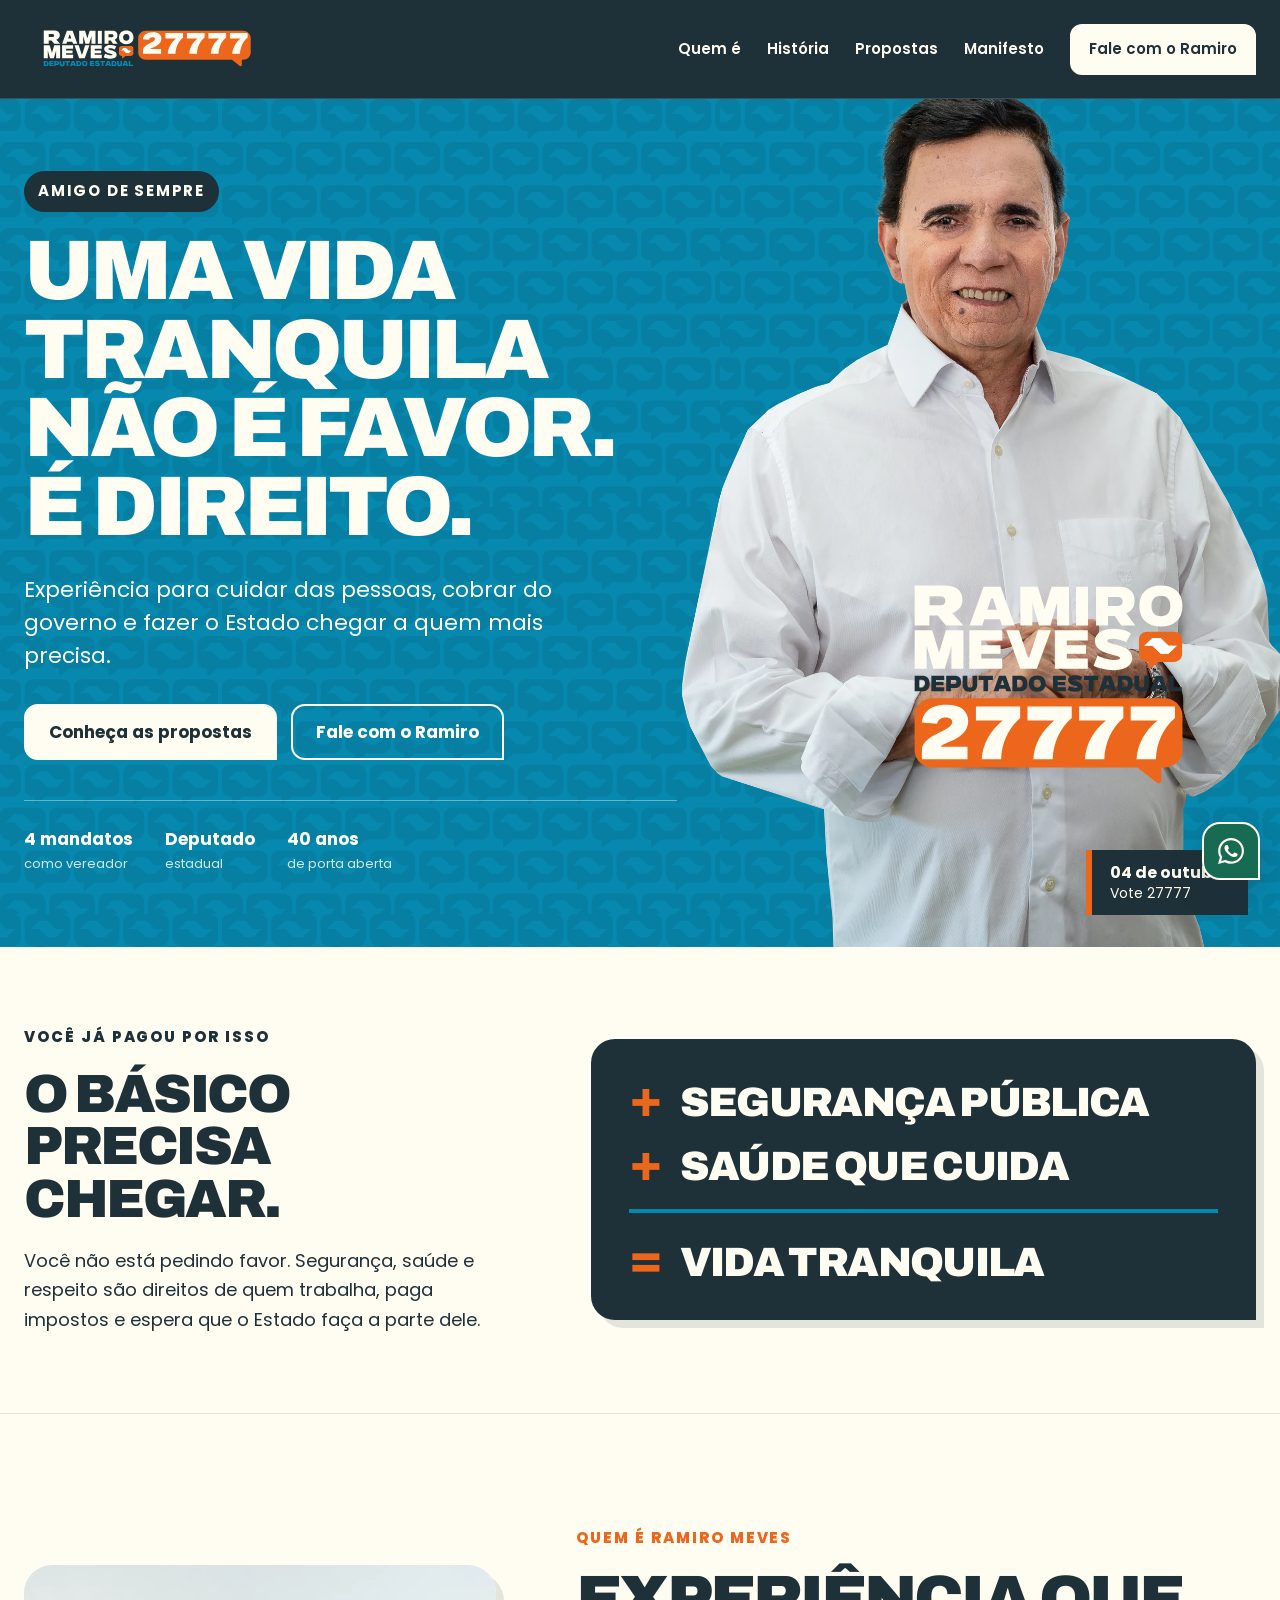
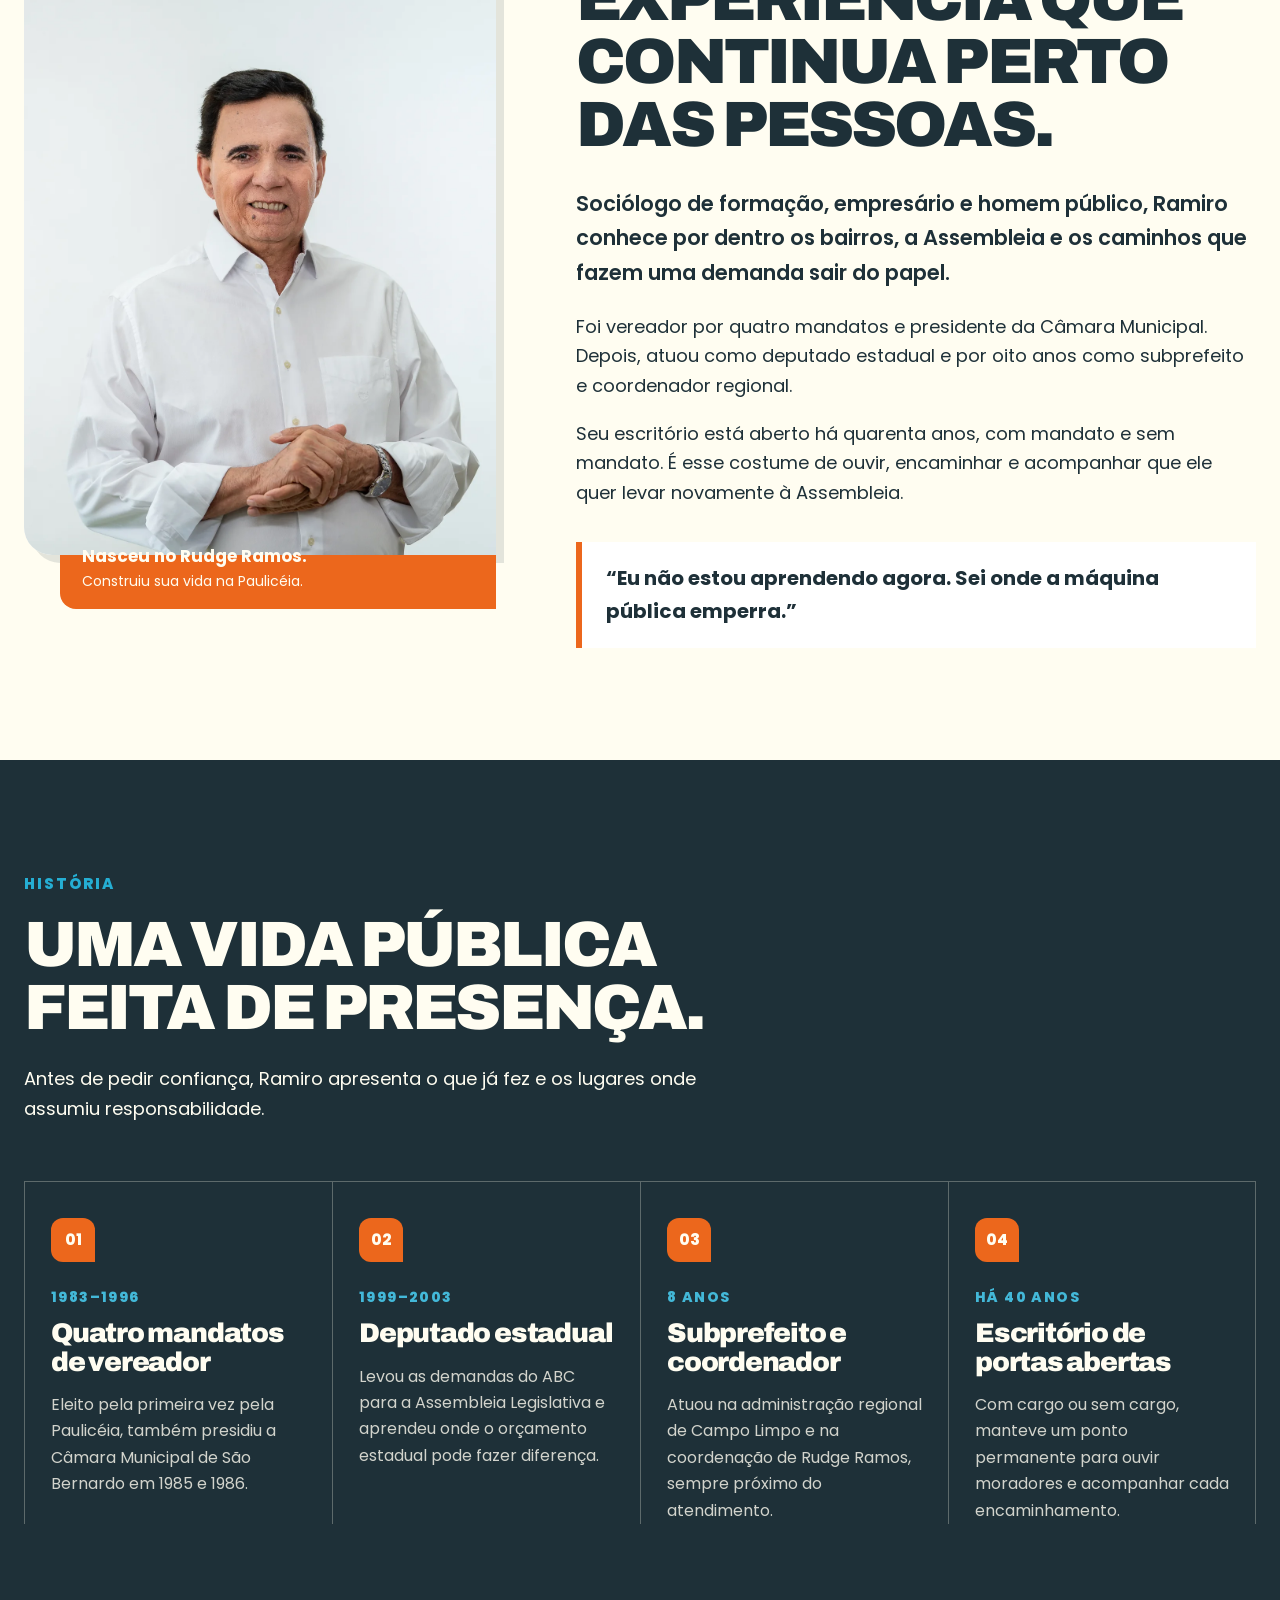
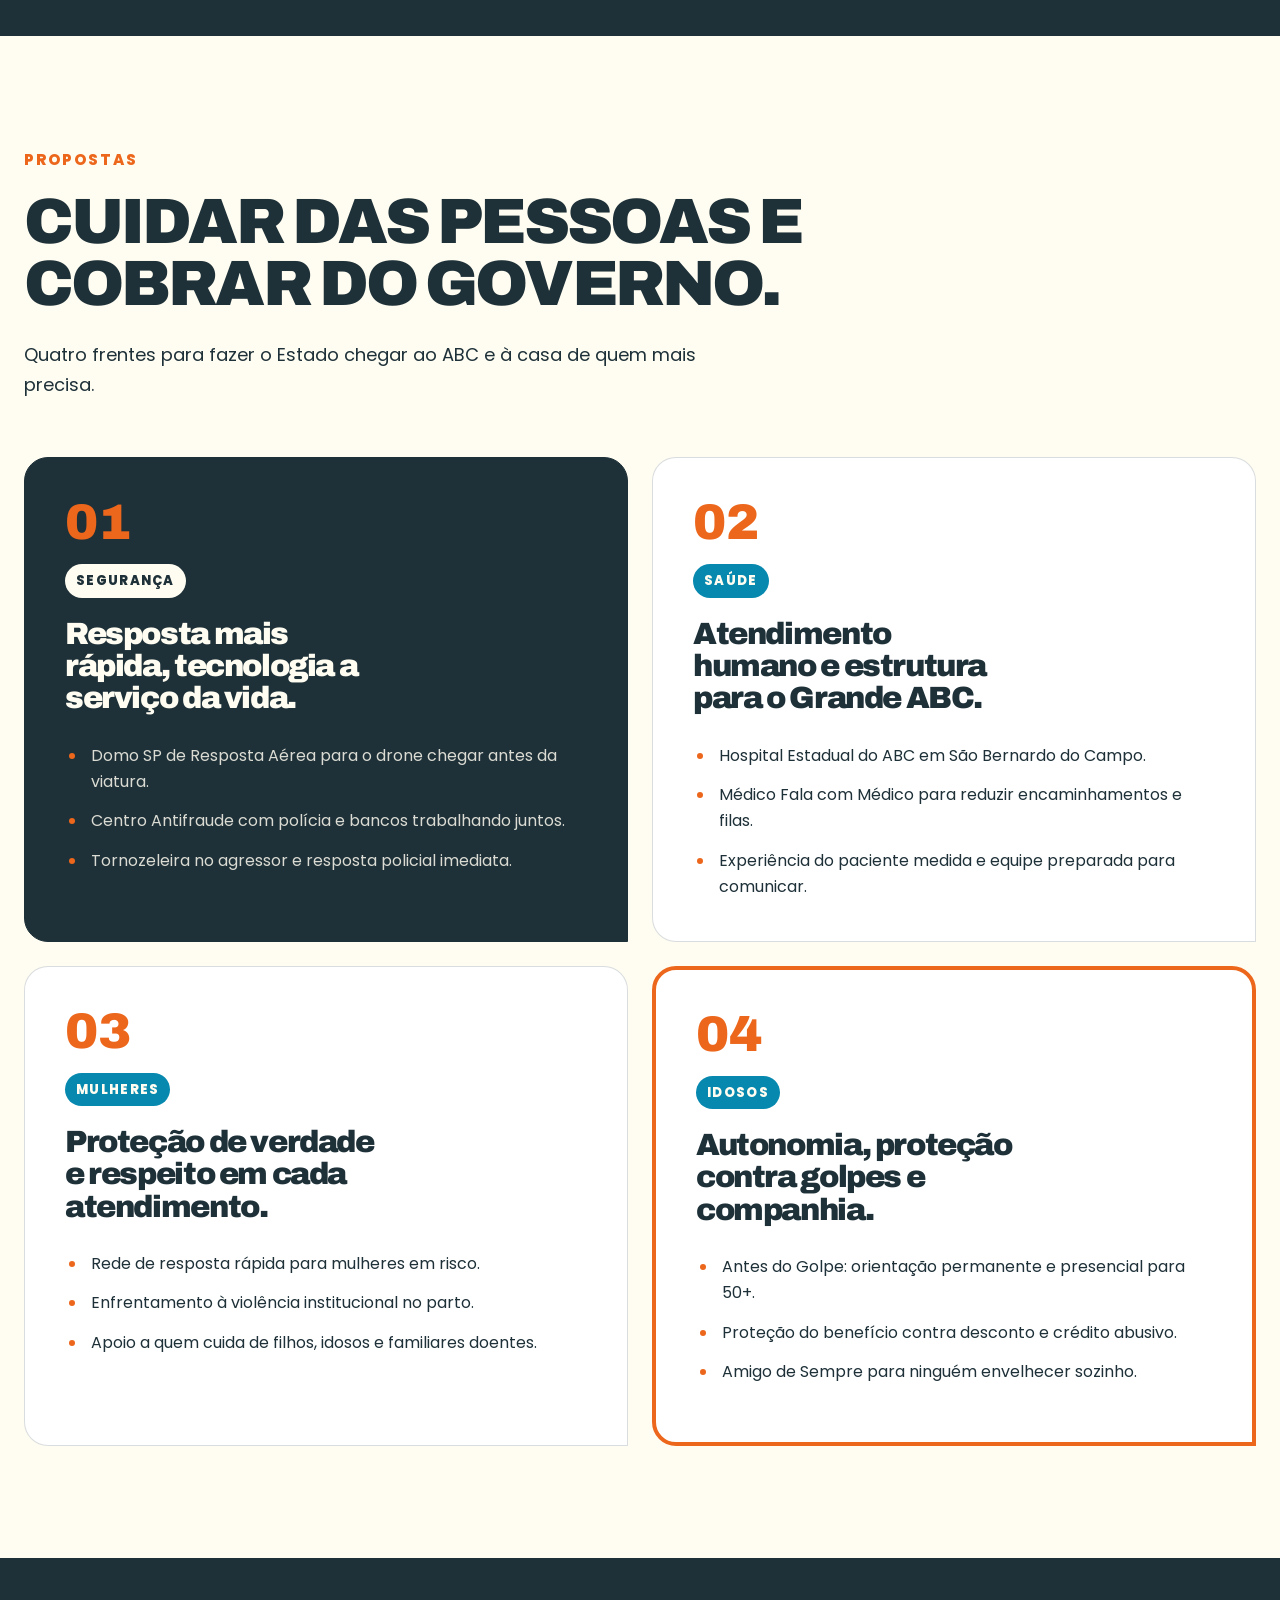
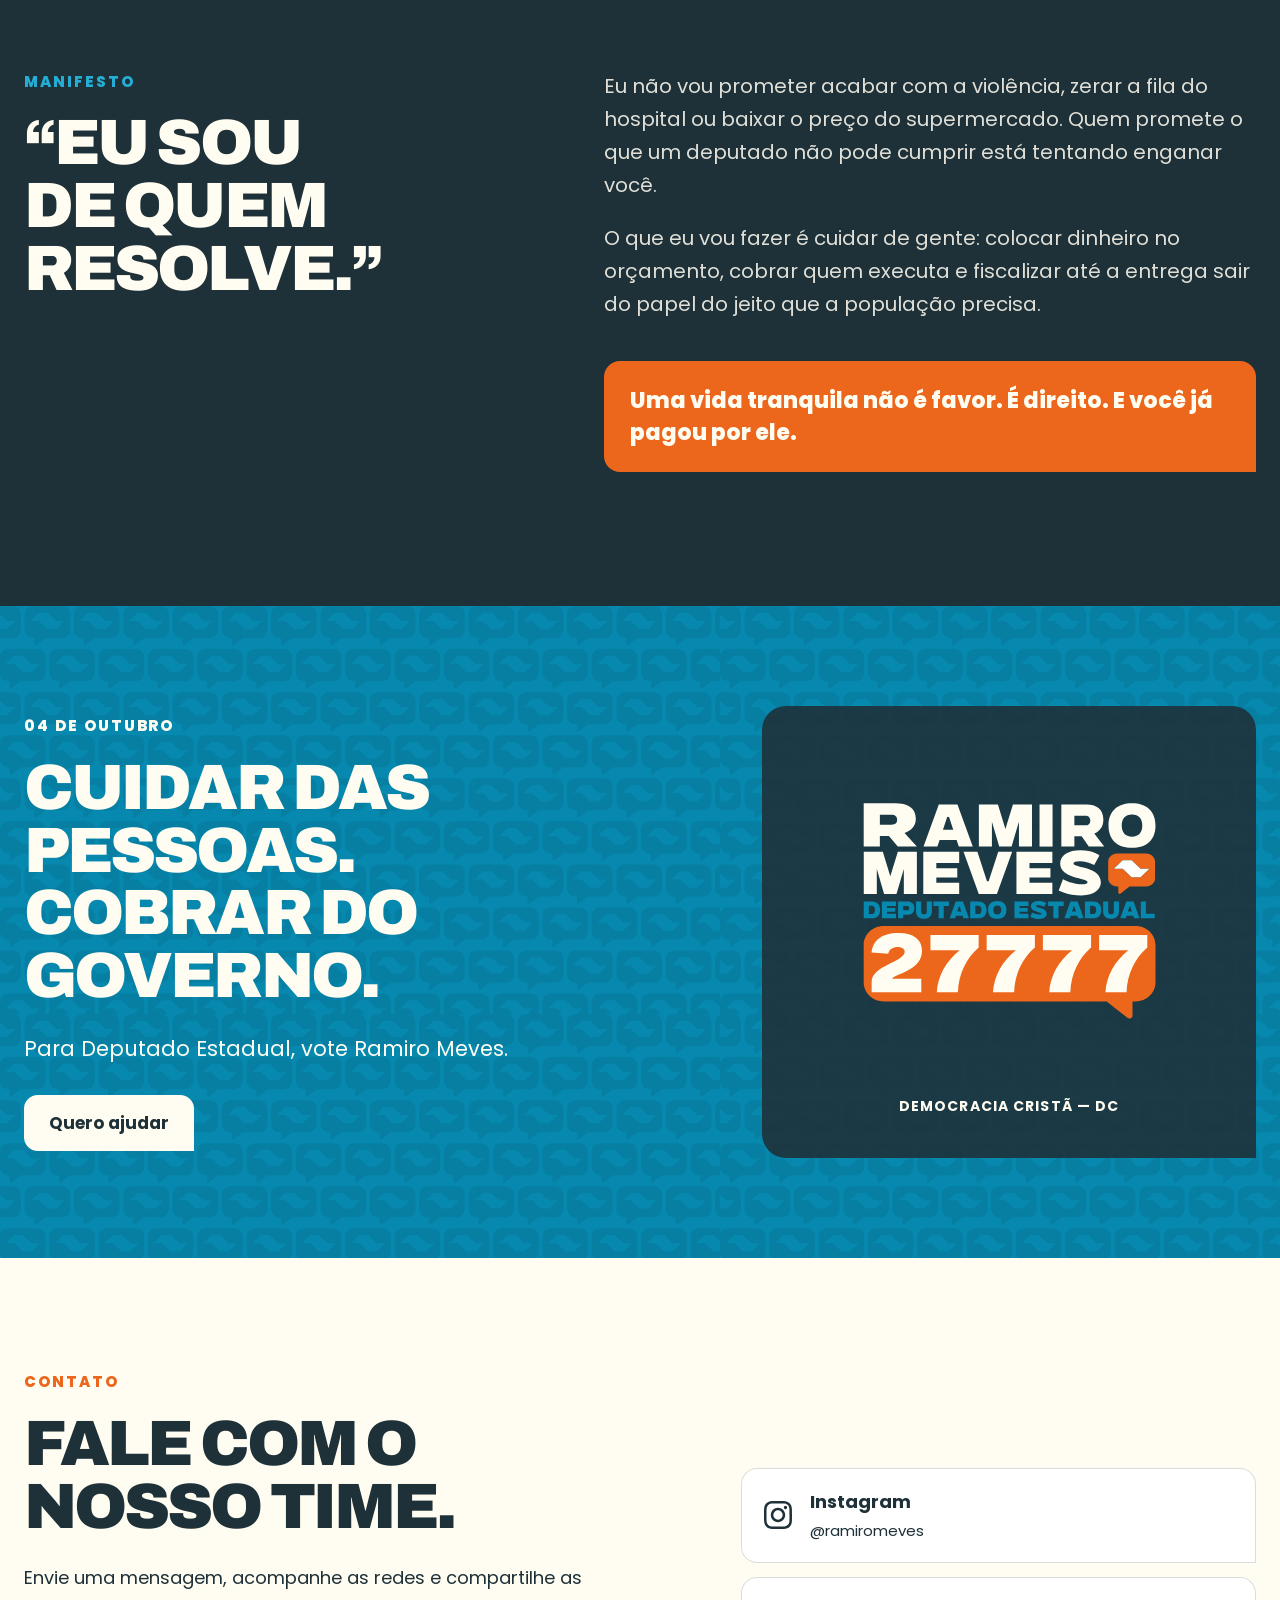
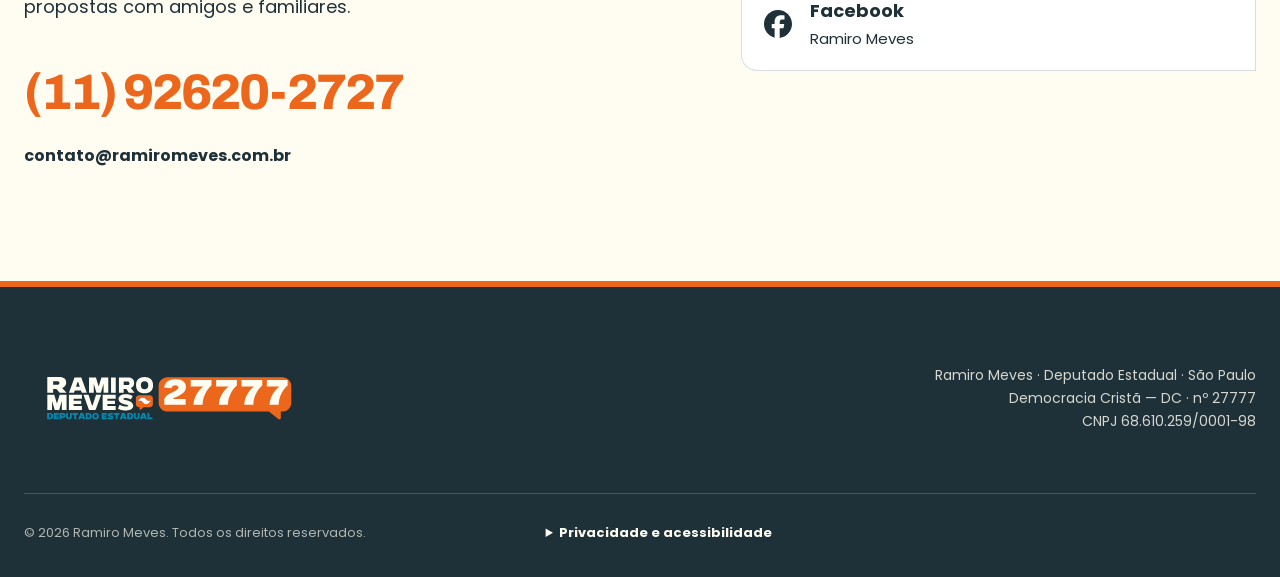
==== index.html @ df275b5d "Constrói primeira versão da one-page" ====
<!DOCTYPE html>
<html lang="pt-BR">
<head>
  <meta charset="UTF-8">
  <meta name="viewport" content="width=device-width, initial-scale=1, viewport-fit=cover">
  <meta name="theme-color" content="#1E3038">

  <title>Ramiro Meves 27777 | Deputado Estadual por São Paulo</title>
  <meta name="description" content="Conheça Ramiro Meves, candidato a Deputado Estadual por São Paulo, número 27777. Experiência para cuidar das pessoas e cobrar do governo.">
  <meta name="robots" content="index, follow">
  <meta property="og:type" content="website">
  <meta property="og:locale" content="pt_BR">
  <meta property="og:title" content="Ramiro Meves 27777 | Deputado Estadual">
  <meta property="og:description" content="Uma vida tranquila não é favor. É direito.">
  <meta property="og:url" content="https://www.ramiromeves.com.br/">
  <meta property="og:image" content="https://www.ramiromeves.com.br/assets/images/og-ramiro-27777.jpg">
  <meta property="og:image:width" content="1200">
  <meta property="og:image:height" content="630">
  <meta property="og:image:alt" content="Ramiro Meves 27777 — Uma vida tranquila não é favor. É direito.">
  <meta name="twitter:card" content="summary_large_image">

  <link rel="icon" href="favicon.ico" sizes="any">
  <link rel="stylesheet" href="style.css">
</head>
<body>
  <a class="skip-link" href="#conteudo">Ir para o conteúdo</a>

  <header class="site-header" data-header>
    <div class="site-header__inner">
      <a href="#topo" class="site-brand" aria-label="Ramiro Meves 27777 — início">
        <img src="assets/icons/logo-horizontal-01.svg" alt="Ramiro Meves, Deputado Estadual, 27777" width="1350" height="540">
      </a>

      <nav class="site-nav" id="menu" aria-label="Navegação principal">
        <a href="#sobre">Quem é</a>
        <a href="#trajetoria">História</a>
        <a href="#propostas">Propostas</a>
        <a href="#manifesto">Manifesto</a>
        <a class="site-nav__cta" href="https://wa.me/5511926202727?text=Ol%C3%A1%2C%20quero%20conhecer%20mais%20as%20propostas%20do%20Ramiro%20Meves." target="_blank" rel="noopener">Fale com o Ramiro</a>
      </nav>

      <button class="menu-toggle" type="button" aria-label="Abrir menu" aria-expanded="false" aria-controls="menu" data-menu-toggle>
        <img src="assets/icons/menu.svg" alt="" width="24" height="24">
      </button>
    </div>
  </header>

  <main id="conteudo">
    <section class="campaign-hero" id="topo" aria-labelledby="hero-title">
      <div class="campaign-hero__inner">
        <div class="campaign-hero__content" data-reveal>
          <p class="campaign-kicker">Amigo de sempre</p>
          <h1 id="hero-title">Uma vida tranquila não é favor. É direito.</h1>
          <p class="campaign-hero__lede">Experiência para cuidar das pessoas, cobrar do governo e fazer o Estado chegar a quem mais precisa.</p>

          <div class="campaign-hero__actions">
            <a class="button button--cream" href="#propostas">Conheça as propostas</a>
            <a class="button button--outline-light" href="https://wa.me/5511926202727?text=Ol%C3%A1%2C%20quero%20conhecer%20mais%20as%20propostas%20do%20Ramiro%20Meves." target="_blank" rel="noopener">Fale com o Ramiro</a>
          </div>

          <div class="campaign-hero__proof" aria-label="Resumo da trajetória">
            <p><strong>4 mandatos</strong><span>como vereador</span></p>
            <p><strong>Deputado</strong><span>estadual</span></p>
            <p><strong>40 anos</strong><span>de porta aberta</span></p>
          </div>
        </div>

        <div class="campaign-hero__visual" data-reveal>
          <img class="campaign-hero__lockup" src="assets/icons/logo-vertical-02.svg" alt="Ramiro Meves, Deputado Estadual, 27777" width="1350" height="1080">
          <picture>
            <source media="(max-width: 700px)" srcset="assets/images/ramiro-recorte-800.webp">
            <img class="campaign-hero__photo" src="assets/images/ramiro-recorte-1200.webp" alt="Ramiro Meves de camisa branca" width="1200" height="1687" fetchpriority="high">
          </picture>
          <p class="campaign-hero__date"><strong>04 de outubro</strong><span>Vote 27777</span></p>
        </div>
      </div>
    </section>

    <section class="rights" aria-labelledby="rights-title">
      <div class="section-shell rights__grid">
        <div class="rights__intro" data-reveal>
          <p class="eyebrow eyebrow--dark">Você já pagou por isso</p>
          <h2 id="rights-title">O básico precisa chegar.</h2>
          <p>Você não está pedindo favor. Segurança, saúde e respeito são direitos de quem trabalha, paga impostos e espera que o Estado faça a parte dele.</p>
        </div>

        <div class="rights__equation" aria-label="Segurança pública mais saúde é igual a vida tranquila" data-reveal>
          <p><span>+</span> Segurança pública</p>
          <p><span>+</span> Saúde que cuida</p>
          <p class="rights__result"><span>=</span> Vida tranquila</p>
        </div>
      </div>
    </section>

    <section class="about section" id="sobre" aria-labelledby="about-title">
      <div class="section-shell about__grid">
        <div class="about__portrait" data-reveal>
          <picture>
            <source media="(max-width: 700px)" srcset="assets/images/ramiro-hero-800.webp">
            <img src="assets/images/ramiro-hero-1200.webp" alt="Retrato de Ramiro Meves" width="1200" height="1800" loading="lazy">
          </picture>
          <p><strong>Nasceu no Rudge Ramos.</strong><span>Construiu sua vida na Paulicéia.</span></p>
        </div>

        <div class="about__content" data-reveal>
          <p class="eyebrow eyebrow--orange">Quem é Ramiro Meves</p>
          <h2 id="about-title">Experiência que continua perto das pessoas.</h2>
          <p class="about__lead">Sociólogo de formação, empresário e homem público, Ramiro conhece por dentro os bairros, a Assembleia e os caminhos que fazem uma demanda sair do papel.</p>
          <p>Foi vereador por quatro mandatos e presidente da Câmara Municipal. Depois, atuou como deputado estadual e por oito anos como subprefeito e coordenador regional.</p>
          <p>Seu escritório está aberto há quarenta anos, com mandato e sem mandato. É esse costume de ouvir, encaminhar e acompanhar que ele quer levar novamente à Assembleia.</p>
          <blockquote>“Eu não estou aprendendo agora. Sei onde a máquina pública emperra.”</blockquote>
        </div>
      </div>
    </section>

    <section class="history section" id="trajetoria" aria-labelledby="history-title">
      <div class="section-shell">
        <div class="section-heading section-heading--light" data-reveal>
          <p class="eyebrow eyebrow--blue">História</p>
          <h2 id="history-title">Uma vida pública feita de presença.</h2>
          <p>Antes de pedir confiança, Ramiro apresenta o que já fez e os lugares onde assumiu responsabilidade.</p>
        </div>

        <ol class="history__list">
          <li data-reveal>
            <span>01</span>
            <div>
              <p class="history__period">1983–1996</p>
              <h3>Quatro mandatos de vereador</h3>
              <p>Eleito pela primeira vez pela Paulicéia, também presidiu a Câmara Municipal de São Bernardo em 1985 e 1986.</p>
            </div>
          </li>
          <li data-reveal>
            <span>02</span>
            <div>
              <p class="history__period">1999–2003</p>
              <h3>Deputado estadual</h3>
              <p>Levou as demandas do ABC para a Assembleia Legislativa e aprendeu onde o orçamento estadual pode fazer diferença.</p>
            </div>
          </li>
          <li data-reveal>
            <span>03</span>
            <div>
              <p class="history__period">8 anos</p>
              <h3>Subprefeito e coordenador</h3>
              <p>Atuou na administração regional de Campo Limpo e na coordenação de Rudge Ramos, sempre próximo do atendimento.</p>
            </div>
          </li>
          <li data-reveal>
            <span>04</span>
            <div>
              <p class="history__period">Há 40 anos</p>
              <h3>Escritório de portas abertas</h3>
              <p>Com cargo ou sem cargo, manteve um ponto permanente para ouvir moradores e acompanhar cada encaminhamento.</p>
            </div>
          </li>
        </ol>
      </div>
    </section>

    <section class="proposals section" id="propostas" aria-labelledby="proposals-title">
      <div class="section-shell">
        <div class="section-heading" data-reveal>
          <p class="eyebrow eyebrow--orange">Propostas</p>
          <h2 id="proposals-title">Cuidar das pessoas e cobrar do governo.</h2>
          <p>Quatro frentes para fazer o Estado chegar ao ABC e à casa de quem mais precisa.</p>
        </div>

        <div class="proposal-grid">
          <article class="proposal-card proposal-card--dark" data-reveal>
            <p class="proposal-card__number">01</p>
            <p class="proposal-card__tag">Segurança</p>
            <h3>Resposta mais rápida, tecnologia a serviço da vida.</h3>
            <ul>
              <li>Domo SP de Resposta Aérea para o drone chegar antes da viatura.</li>
              <li>Centro Antifraude com polícia e bancos trabalhando juntos.</li>
              <li>Tornozeleira no agressor e resposta policial imediata.</li>
            </ul>
          </article>

          <article class="proposal-card" data-reveal>
            <p class="proposal-card__number">02</p>
            <p class="proposal-card__tag">Saúde</p>
            <h3>Atendimento humano e estrutura para o Grande ABC.</h3>
            <ul>
              <li>Hospital Estadual do ABC em São Bernardo do Campo.</li>
              <li>Médico Fala com Médico para reduzir encaminhamentos e filas.</li>
              <li>Experiência do paciente medida e equipe preparada para comunicar.</li>
            </ul>
          </article>

          <article class="proposal-card" data-reveal>
            <p class="proposal-card__number">03</p>
            <p class="proposal-card__tag">Mulheres</p>
            <h3>Proteção de verdade e respeito em cada atendimento.</h3>
            <ul>
              <li>Rede de resposta rápida para mulheres em risco.</li>
              <li>Enfrentamento à violência institucional no parto.</li>
              <li>Apoio a quem cuida de filhos, idosos e familiares doentes.</li>
            </ul>
          </article>

          <article class="proposal-card proposal-card--accent" data-reveal>
            <p class="proposal-card__number">04</p>
            <p class="proposal-card__tag">Idosos</p>
            <h3>Autonomia, proteção contra golpes e companhia.</h3>
            <ul>
              <li>Antes do Golpe: orientação permanente e presencial para 50+.</li>
              <li>Proteção do benefício contra desconto e crédito abusivo.</li>
              <li>Amigo de Sempre para ninguém envelhecer sozinho.</li>
            </ul>
          </article>
        </div>
      </div>
    </section>

    <section class="manifesto section" id="manifesto" aria-labelledby="manifesto-title">
      <div class="section-shell manifesto__grid">
        <div class="manifesto__statement" data-reveal>
          <p class="eyebrow eyebrow--blue">Manifesto</p>
          <h2 id="manifesto-title">“Eu sou de quem resolve.”</h2>
        </div>

        <div class="manifesto__copy" data-reveal>
          <p>Eu não vou prometer acabar com a violência, zerar a fila do hospital ou baixar o preço do supermercado. Quem promete o que um deputado não pode cumprir está tentando enganar você.</p>
          <p>O que eu vou fazer é cuidar de gente: colocar dinheiro no orçamento, cobrar quem executa e fiscalizar até a entrega sair do papel do jeito que a população precisa.</p>
          <p class="manifesto__closing">Uma vida tranquila não é favor. É direito. E você já pagou por ele.</p>
        </div>
      </div>
    </section>

    <section class="vote" aria-labelledby="vote-title">
      <div class="section-shell vote__grid">
        <div class="vote__content" data-reveal>
          <p class="eyebrow eyebrow--light">04 de outubro</p>
          <h2 id="vote-title">Cuidar das pessoas.<br>Cobrar do governo.</h2>
          <p>Para Deputado Estadual, vote Ramiro Meves.</p>
          <a class="button button--cream" href="https://wa.me/5511926202727?text=Ol%C3%A1%2C%20quero%20ajudar%20a%20campanha%20do%20Ramiro%20Meves." target="_blank" rel="noopener">Quero ajudar</a>
        </div>

        <div class="vote__signature" data-reveal>
          <img src="assets/icons/logo-vertical-01.svg" alt="Ramiro Meves, Deputado Estadual, 27777" width="1350" height="1080" loading="lazy">
          <p>Democracia Cristã — DC</p>
        </div>
      </div>
    </section>

    <section class="contact section" id="contato" aria-labelledby="contact-title">
      <div class="section-shell contact__grid">
        <div data-reveal>
          <p class="eyebrow eyebrow--orange">Contato</p>
          <h2 id="contact-title">Fale com o nosso time.</h2>
          <p>Envie uma mensagem, acompanhe as redes e compartilhe as propostas com amigos e familiares.</p>
          <a class="contact__phone" href="https://wa.me/5511926202727?text=Ol%C3%A1%2C%20quero%20falar%20com%20a%20equipe%20do%20Ramiro%20Meves." target="_blank" rel="noopener">(11) 92620-2727</a>
          <a class="contact__email" href="mailto:contato@ramiromeves.com.br">contato@ramiromeves.com.br</a>
        </div>

        <div class="social-links" aria-label="Redes sociais" data-reveal>
          <a href="https://www.instagram.com/ramiromeves" target="_blank" rel="noopener">
            <img src="assets/icons/instagram-ardosia.svg" alt="" width="24" height="24">
            <span><strong>Instagram</strong>@ramiromeves</span>
          </a>
          <a href="https://www.facebook.com/RamiroMeves" target="_blank" rel="noopener">
            <img src="assets/icons/facebook-ardosia.svg" alt="" width="24" height="24">
            <span><strong>Facebook</strong>Ramiro Meves</span>
          </a>
        </div>
      </div>
    </section>
  </main>

  <a class="whatsapp-float" href="https://wa.me/5511926202727?text=Ol%C3%A1%2C%20quero%20conhecer%20mais%20as%20propostas%20do%20Ramiro%20Meves." target="_blank" rel="noopener" aria-label="Falar com Ramiro Meves pelo WhatsApp">
    <img src="assets/icons/whatsapp-creme.svg" alt="" width="26" height="26">
    <span>Fale com o Ramiro</span>
  </a>

  <footer class="site-footer">
    <div class="section-shell site-footer__top">
      <img src="assets/icons/logo-horizontal-01.svg" alt="Ramiro Meves 27777" width="1350" height="540" loading="lazy">
      <div>
        <p>Ramiro Meves · Deputado Estadual · São Paulo</p>
        <p>Democracia Cristã — DC · nº 27777</p>
        <p>CNPJ 68.610.259/0001-98</p>
      </div>
    </div>

    <div class="section-shell site-footer__bottom">
      <p>© <span data-year>2026</span> Ramiro Meves. Todos os direitos reservados.</p>
      <details id="privacidade">
        <summary>Privacidade e acessibilidade</summary>
        <p>Esta página não possui formulário nem coleta direta de dados pessoais. Links de WhatsApp e redes sociais levam a serviços externos. O site foi desenvolvido para navegação por teclado, leitores de tela e ampliação de texto.</p>
      </details>
    </div>
  </footer>

  <script src="script.js" defer></script>
</body>
</html>
---- style.css ----
@font-face {
  font-family: 'Archivo';
  src: url('assets/fonts/archivo-800-900-latin.woff2') format('woff2');
  font-weight: 800 900;
  font-style: normal;
  font-display: swap;
}

@font-face {
  font-family: 'Poppins';
  src: url('assets/fonts/poppins-400-latin.woff2') format('woff2');
  font-weight: 400;
  font-style: normal;
  font-display: swap;
}

@font-face {
  font-family: 'Poppins';
  src: url('assets/fonts/poppins-500-latin.woff2') format('woff2');
  font-weight: 500;
  font-style: normal;
  font-display: swap;
}

@font-face {
  font-family: 'Poppins';
  src: url('assets/fonts/poppins-600-latin.woff2') format('woff2');
  font-weight: 600;
  font-style: normal;
  font-display: swap;
}

@font-face {
  font-family: 'Poppins';
  src: url('assets/fonts/poppins-700-latin.woff2') format('woff2');
  font-weight: 700;
  font-style: normal;
  font-display: swap;
}

@font-face {
  font-family: 'Poppins';
  src: url('assets/fonts/poppins-800-latin.woff2') format('woff2');
  font-weight: 800;
  font-style: normal;
  font-display: swap;
}

:root {
  --orange: #EC671C;
  --blue: #0788AF;
  --slate: #1E3038;
  --cream: #FFFDF1;
  --white: #FFFFFF;
  --shell: 1240px;
  --header-height: 76px;
  --shadow-hard: 8px 8px 0 rgba(30, 48, 56, .12);
}

*,
*::before,
*::after {
  box-sizing: border-box;
}

html {
  scroll-behavior: smooth;
  scroll-padding-top: calc(var(--header-height) + 20px);
}

body {
  margin: 0;
  color: var(--slate);
  background: var(--cream);
  font-family: 'Poppins', system-ui, sans-serif;
  font-size: 18px;
  line-height: 1.65;
  -webkit-font-smoothing: antialiased;
  text-rendering: optimizeLegibility;
}

body.menu-open {
  overflow: hidden;
}

img {
  display: block;
  max-width: 100%;
  height: auto;
}

a {
  color: inherit;
  text-decoration: none;
}

button,
summary {
  font: inherit;
}

button,
a,
summary {
  -webkit-tap-highlight-color: transparent;
}

:focus-visible {
  outline: 3px solid var(--orange);
  outline-offset: 4px;
}

.skip-link {
  position: fixed;
  z-index: 1000;
  top: 12px;
  left: 12px;
  padding: 10px 16px;
  color: var(--cream);
  background: var(--slate);
  transform: translateY(-160%);
}

.skip-link:focus {
  transform: translateY(0);
}

.section-shell {
  width: min(100% - 48px, var(--shell));
  margin-inline: auto;
}

.section {
  padding-block: 112px;
}

h1,
h2,
h3,
p {
  margin-top: 0;
}

h1,
h2,
h3 {
  font-family: 'Archivo', sans-serif;
  font-weight: 900;
  letter-spacing: -.045em;
}

h2 {
  max-width: 880px;
  margin-bottom: 24px;
  font-size: clamp(42px, 5vw, 72px);
  line-height: .98;
  text-transform: uppercase;
  text-wrap: balance;
}

h3 {
  font-size: clamp(25px, 2.4vw, 36px);
  line-height: 1.05;
}

.eyebrow {
  margin-bottom: 18px;
  font-size: 15px;
  font-weight: 800;
  letter-spacing: .13em;
  text-transform: uppercase;
}

.eyebrow--orange { color: var(--orange); }
.eyebrow--blue { color: #25AED3; }
.eyebrow--dark { color: var(--slate); }
.eyebrow--light { color: var(--cream); }

.button {
  display: inline-flex;
  min-height: 56px;
  align-items: center;
  justify-content: center;
  padding: 13px 23px;
  border: 2px solid;
  border-radius: 14px 14px 0 14px;
  font-size: 17px;
  font-weight: 700;
  line-height: 1.3;
  text-align: center;
  transition: transform .2s ease, color .2s ease, background-color .2s ease;
}

.button:hover,
.button:focus-visible { transform: translateY(-2px); }

.button--cream {
  color: var(--slate);
  background: var(--cream);
  border-color: var(--cream);
}

.button--cream:hover,
.button--cream:focus-visible {
  color: var(--cream);
  background: var(--slate);
}

.button--outline-light {
  color: var(--cream);
  background: transparent;
  border-color: var(--cream);
}

.button--outline-light:hover,
.button--outline-light:focus-visible {
  color: var(--slate);
  background: var(--cream);
}

.site-header {
  position: sticky;
  top: 0;
  z-index: 100;
  color: var(--cream);
  background: var(--slate);
  border-bottom: 1px solid rgba(255, 253, 241, .14);
}

.site-header__inner {
  width: min(100% - 48px, var(--shell));
  min-height: var(--header-height);
  margin-inline: auto;
  display: flex;
  align-items: center;
  justify-content: space-between;
  gap: 32px;
}

.site-brand {
  display: block;
  flex: 0 0 auto;
}

.site-brand img {
  width: 246px;
  height: auto;
}

.site-nav {
  display: flex;
  align-items: center;
  gap: 26px;
}

.site-nav > a {
  color: var(--cream);
  font-size: 15px;
  font-weight: 600;
}

.site-nav > a:not(.site-nav__cta):hover,
.site-nav > a:not(.site-nav__cta):focus-visible {
  text-decoration: underline;
  text-decoration-color: var(--orange);
  text-underline-offset: 7px;
}

.site-nav .site-nav__cta {
  padding: 11px 17px;
  color: var(--slate);
  background: var(--cream);
  border: 2px solid var(--cream);
  border-radius: 12px 12px 0 12px;
}

.site-nav .site-nav__cta:hover,
.site-nav .site-nav__cta:focus-visible {
  color: var(--cream);
  background: transparent;
}

.menu-toggle {
  display: none;
  width: 48px;
  height: 48px;
  place-items: center;
  color: var(--cream);
  background: transparent;
  border: 1px solid rgba(255, 253, 241, .42);
  border-radius: 12px;
  cursor: pointer;
}

.menu-toggle img {
  width: 26px;
  filter: brightness(0) invert(1);
}

.campaign-hero {
  position: relative;
  min-height: calc(100svh - var(--header-height));
  overflow: hidden;
  color: var(--cream);
  background-color: var(--blue);
  isolation: isolate;
}

.campaign-hero::before,
.vote::before {
  content: '';
  position: absolute;
  inset: 0;
  z-index: -1;
  background-image: url('assets/images/padrao-baloes.svg');
  background-size: 720px auto;
  filter: brightness(.8);
  opacity: .32;
}

.campaign-hero__inner {
  width: min(100% - 48px, var(--shell));
  min-height: calc(100svh - var(--header-height));
  margin-inline: auto;
  display: grid;
  grid-template-columns: minmax(0, .98fr) minmax(440px, .82fr);
  align-items: center;
  gap: 32px;
}

.campaign-hero__content {
  position: relative;
  z-index: 2;
  padding-block: 72px;
}

.campaign-kicker {
  width: fit-content;
  margin-bottom: 20px;
  padding: 8px 14px;
  color: var(--cream);
  background: var(--slate);
  border-radius: 999px;
  font-size: 15px;
  font-weight: 700;
  letter-spacing: .12em;
  text-transform: uppercase;
}

.campaign-hero h1 {
  max-width: 780px;
  margin-bottom: 0;
  color: var(--cream);
  font-size: clamp(50px, 6.6vw, 92px);
  line-height: .93;
  text-transform: uppercase;
  text-wrap: balance;
}

.campaign-hero__lede {
  max-width: 590px;
  margin: 28px 0 0;
  color: var(--cream);
  font-size: clamp(18px, 1.7vw, 22px);
  line-height: 1.5;
}

.campaign-hero__actions {
  display: flex;
  flex-wrap: wrap;
  gap: 14px;
  margin-top: 32px;
}

.campaign-hero__proof {
  display: flex;
  gap: 32px;
  margin-top: 40px;
  padding-top: 24px;
  border-top: 1px solid rgba(255, 253, 241, .38);
}

.campaign-hero__proof p { margin: 0; }
.campaign-hero__proof strong,
.campaign-hero__proof span { display: block; }

.campaign-hero__proof strong {
  color: var(--cream);
  font-size: 17px;
  font-weight: 700;
}

.campaign-hero__proof span {
  color: rgba(255, 253, 241, .82);
  font-size: 13px;
}

.campaign-hero__visual {
  position: relative;
  align-self: stretch;
  min-height: 690px;
}

.campaign-hero__lockup {
  position: absolute;
  z-index: 2;
  right: 18px;
  bottom: 110px;
  width: min(78%, 380px);
}

.campaign-hero__photo {
  position: absolute;
  z-index: 1;
  right: -38px;
  bottom: 0;
  width: min(112%, 620px);
  max-width: none;
  height: auto;
}

.campaign-hero__date {
  position: absolute;
  z-index: 3;
  right: 8px;
  bottom: 32px;
  margin: 0;
  padding: 12px 18px;
  color: var(--cream);
  background: var(--slate);
  border-left: 6px solid var(--orange);
  line-height: 1.35;
}

.campaign-hero__date strong,
.campaign-hero__date span { display: block; }
.campaign-hero__date strong { font-size: 16px; }
.campaign-hero__date span { font-size: 14px; }

.rights {
  padding-block: 78px;
  background: var(--cream);
  border-bottom: 1px solid rgba(30, 48, 56, .12);
}

.rights__grid {
  display: grid;
  grid-template-columns: .85fr 1.15fr;
  gap: 76px;
  align-items: center;
}

.rights__intro h2 {
  margin-bottom: 20px;
  font-size: clamp(38px, 4.2vw, 62px);
}

.rights__intro p:last-child {
  max-width: 58ch;
  margin-bottom: 0;
}

.rights__equation {
  padding: 34px 38px;
  color: var(--cream);
  background: var(--slate);
  border-radius: 24px 24px 0 24px;
  box-shadow: var(--shadow-hard);
}

.rights__equation p {
  display: flex;
  gap: 18px;
  align-items: baseline;
  margin-bottom: 10px;
  font-family: 'Archivo', sans-serif;
  font-size: clamp(26px, 3.2vw, 45px);
  font-weight: 900;
  line-height: 1.05;
  letter-spacing: -.04em;
  text-transform: uppercase;
}

.rights__equation p:last-child { margin-bottom: 0; }

.rights__equation span {
  color: var(--orange);
  font-size: 1.25em;
}

.rights__equation .rights__result {
  margin-top: 18px;
  padding-top: 20px;
  color: var(--cream);
  border-top: 4px solid var(--blue);
}

.about { background: var(--cream); }

.about__grid {
  display: grid;
  grid-template-columns: minmax(320px, .82fr) minmax(0, 1.18fr);
  gap: 80px;
  align-items: center;
}

.about__portrait { position: relative; }

.about__portrait picture {
  display: block;
  overflow: hidden;
  aspect-ratio: 4 / 5;
  background: var(--white);
  border-radius: 28px 28px 0 28px;
  box-shadow: var(--shadow-hard);
}

.about__portrait img {
  width: 100%;
  height: 100%;
  object-fit: cover;
  object-position: 50% 24%;
}

.about__portrait > p {
  width: calc(100% - 36px);
  margin: -28px 0 0 36px;
  padding: 18px 22px;
  color: var(--cream);
  background: var(--orange);
  border-radius: 16px 16px 0 16px;
  line-height: 1.35;
}

.about__portrait strong,
.about__portrait span { display: block; }
.about__portrait strong { font-size: 17px; }

.about__portrait span {
  margin-top: 4px;
  font-size: 14px;
}

.about__content h2 { margin-bottom: 30px; }
.about__content > p { max-width: 66ch; }

.about__lead {
  font-size: 21px;
  font-weight: 600;
}

.about__content blockquote {
  margin: 34px 0 0;
  padding: 20px 24px;
  color: var(--slate);
  background: var(--white);
  border-left: 6px solid var(--orange);
  font-size: 20px;
  font-weight: 700;
}

.history {
  color: var(--cream);
  background: var(--slate);
}

.section-heading {
  max-width: 850px;
  margin-bottom: 58px;
}

.section-heading > p:last-child {
  max-width: 62ch;
  margin-bottom: 0;
}

.section-heading--light h2,
.section-heading--light > p:last-child { color: var(--cream); }

.history__list {
  display: grid;
  grid-template-columns: repeat(4, 1fr);
  gap: 0;
  margin: 0;
  padding: 0;
  list-style: none;
  border-top: 1px solid rgba(255, 253, 241, .28);
}

.history__list li {
  min-width: 0;
  padding: 36px 26px 0;
  border-left: 1px solid rgba(255, 253, 241, .28);
}

.history__list li:last-child { border-right: 1px solid rgba(255, 253, 241, .28); }

.history__list > li > span {
  display: grid;
  width: 44px;
  height: 44px;
  margin-bottom: 24px;
  place-items: center;
  color: var(--cream);
  background: var(--orange);
  border-radius: 12px 12px 0 12px;
  font-size: 15px;
  font-weight: 800;
}

.history__period {
  margin-bottom: 10px;
  color: #43B8D8;
  font-size: 14px;
  font-weight: 800;
  letter-spacing: .1em;
  text-transform: uppercase;
}

.history__list h3 {
  margin-bottom: 16px;
  color: var(--cream);
  font-size: 27px;
}

.history__list p:last-child {
  margin-bottom: 0;
  color: rgba(255, 253, 241, .8);
  font-size: 16px;
}

.proposals { background: var(--cream); }

.proposal-grid {
  display: grid;
  grid-template-columns: repeat(2, minmax(0, 1fr));
  gap: 24px;
}

.proposal-card {
  min-height: 480px;
  padding: 40px;
  background: var(--white);
  border: 1px solid rgba(30, 48, 56, .16);
  border-radius: 24px 24px 0 24px;
}

.proposal-card--dark {
  color: var(--cream);
  background: var(--slate);
  border-color: var(--slate);
}

.proposal-card--accent { border: 4px solid var(--orange); }

.proposal-card__number {
  margin-bottom: 16px;
  color: var(--orange);
  font-family: 'Archivo', sans-serif;
  font-size: 50px;
  font-weight: 900;
  line-height: 1;
}

.proposal-card__tag {
  width: fit-content;
  margin-bottom: 20px;
  padding: 6px 11px;
  color: var(--cream);
  background: var(--blue);
  border-radius: 999px;
  font-size: 13px;
  font-weight: 800;
  letter-spacing: .1em;
  text-transform: uppercase;
}

.proposal-card--dark .proposal-card__tag {
  color: var(--slate);
  background: var(--cream);
}

.proposal-card h3 {
  max-width: 16ch;
  margin-bottom: 28px;
}

.proposal-card--dark h3 { color: var(--cream); }

.proposal-card ul {
  display: grid;
  gap: 13px;
  margin: 0;
  padding-left: 22px;
}

.proposal-card li {
  padding-left: 4px;
  font-size: 16px;
}

.proposal-card--dark li { color: rgba(255, 253, 241, .84); }
.proposal-card li::marker { color: var(--orange); }

.manifesto {
  color: var(--cream);
  background: var(--slate);
}

.manifesto__grid {
  display: grid;
  grid-template-columns: .86fr 1.14fr;
  gap: 88px;
}

.manifesto__statement h2 {
  position: sticky;
  top: calc(var(--header-height) + 42px);
  color: var(--cream);
}

.manifesto__copy p {
  max-width: 62ch;
  color: rgba(255, 253, 241, .86);
  font-size: 20px;
}

.manifesto__copy .manifesto__closing {
  margin-top: 40px;
  padding: 24px 26px;
  color: var(--cream);
  background: var(--orange);
  border-radius: 16px 16px 0 16px;
  font-size: 22px;
  font-weight: 800;
  line-height: 1.45;
}

.vote {
  position: relative;
  padding-block: 100px;
  overflow: hidden;
  color: var(--cream);
  background: var(--blue);
  isolation: isolate;
}

.vote__grid {
  display: grid;
  grid-template-columns: 1fr .75fr;
  gap: 80px;
  align-items: center;
}

.vote h2 { color: var(--cream); }

.vote__content > p:not(.eyebrow) {
  margin-bottom: 28px;
  font-size: 21px;
}

.vote__signature {
  padding: 40px;
  background: rgba(30, 48, 56, .88);
  border-radius: 24px 24px 0 24px;
}

.vote__signature img {
  width: min(100%, 440px);
  margin-inline: auto;
}

.vote__signature p {
  margin: 18px 0 0;
  color: var(--cream);
  font-size: 14px;
  font-weight: 700;
  letter-spacing: .08em;
  text-align: center;
  text-transform: uppercase;
}

.contact { background: var(--cream); }

.contact__grid {
  display: grid;
  grid-template-columns: 1fr .82fr;
  gap: 88px;
  align-items: center;
}

.contact__grid > div:first-child > p:last-of-type { max-width: 58ch; }

.contact__phone,
.contact__email {
  display: block;
  width: fit-content;
  font-weight: 700;
}

.contact__phone {
  margin-top: 30px;
  color: var(--orange);
  font-family: 'Archivo', sans-serif;
  font-size: clamp(30px, 4vw, 50px);
  letter-spacing: -.04em;
}

.contact__email {
  margin-top: 8px;
  font-size: 16px;
}

.contact__phone:hover,
.contact__email:hover {
  text-decoration: underline;
  text-underline-offset: 5px;
}

.social-links {
  display: grid;
  gap: 14px;
}

.social-links a {
  display: flex;
  min-height: 92px;
  align-items: center;
  gap: 18px;
  padding: 18px 22px;
  background: var(--white);
  border: 1px solid rgba(30, 48, 56, .16);
  border-radius: 16px 16px 0 16px;
  transition: transform .2s ease, border-color .2s ease;
}

.social-links a:hover,
.social-links a:focus-visible {
  border-color: var(--orange);
  transform: translateX(4px);
}

.social-links img { width: 28px; }

.social-links span,
.social-links strong { display: block; }
.social-links span { font-size: 15px; }

.social-links strong {
  margin-bottom: 2px;
  font-size: 18px;
}

.whatsapp-float {
  position: fixed;
  z-index: 90;
  right: max(20px, env(safe-area-inset-right));
  bottom: max(20px, env(safe-area-inset-bottom));
  display: flex;
  min-height: 58px;
  align-items: center;
  width: 58px;
  padding: 13px;
  justify-content: center;
  color: var(--cream);
  background: #176B52;
  border: 2px solid var(--cream);
  border-radius: 18px 18px 0 18px;
  box-shadow: 0 10px 30px rgba(30, 48, 56, .28);
  font-size: 14px;
  font-weight: 700;
  transition: transform .2s ease;
}

.whatsapp-float:hover,
.whatsapp-float:focus-visible { transform: translateY(-3px); }
.whatsapp-float img { width: 26px; }
.whatsapp-float span { display: none; }

.site-footer {
  padding-block: 54px 34px;
  color: var(--cream);
  background: var(--slate);
  border-top: 6px solid var(--orange);
}

.site-footer__top {
  display: flex;
  align-items: center;
  justify-content: space-between;
  gap: 48px;
  padding-bottom: 36px;
  border-bottom: 1px solid rgba(255, 253, 241, .18);
}

.site-footer__top > img { width: 290px; }

.site-footer__top p {
  margin: 0;
  color: rgba(255, 253, 241, .82);
  font-size: 14px;
  text-align: right;
}

.site-footer__bottom {
  display: grid;
  grid-template-columns: .8fr 1.2fr;
  gap: 48px;
  padding-top: 28px;
  align-items: start;
}

.site-footer__bottom > p,
.site-footer details {
  margin: 0;
  color: rgba(255, 253, 241, .65);
  font-size: 13px;
}

.site-footer summary {
  width: fit-content;
  color: var(--cream);
  cursor: pointer;
  font-weight: 700;
}

.site-footer details p {
  max-width: 72ch;
  margin: 12px 0 0;
}

[data-reveal] {
  opacity: 0;
  transform: translateY(22px);
  transition: opacity .62s ease, transform .62s ease;
}

[data-reveal].is-visible {
  opacity: 1;
  transform: translateY(0);
}

@media (max-width: 1080px) {
  .site-nav { gap: 18px; }
  .site-nav > a { font-size: 14px; }

  .history__list {
    grid-template-columns: repeat(2, 1fr);
    row-gap: 50px;
  }

  .history__list li:nth-child(3),
  .history__list li:nth-child(4) { border-top: 1px solid rgba(255, 253, 241, .28); }

  .history__list li:nth-child(4) { border-right: 1px solid rgba(255, 253, 241, .28); }
}

@media (max-width: 920px) {
  .site-nav {
    position: absolute;
    top: var(--header-height);
    right: 0;
    left: 0;
    display: none;
    max-height: calc(100svh - var(--header-height));
    padding: 18px 24px 24px;
    overflow-y: auto;
    flex-direction: column;
    align-items: stretch;
    gap: 0;
    background: var(--slate);
    border-top: 1px solid rgba(255, 253, 241, .14);
  }

  .site-nav.open { display: flex; }

  .site-nav > a {
    min-height: 52px;
    padding: 14px 0;
    border-bottom: 1px solid rgba(255, 253, 241, .12);
    font-size: 16px;
  }

  .site-nav .site-nav__cta {
    margin-top: 14px;
    padding-inline: 18px;
    text-align: center;
  }

  .menu-toggle { display: grid; }

  .campaign-hero__inner {
    grid-template-columns: minmax(0, 1fr) minmax(350px, .7fr);
  }

  .campaign-hero__proof { gap: 18px; }

  .rights__grid,
  .about__grid,
  .manifesto__grid,
  .vote__grid,
  .contact__grid {
    grid-template-columns: 1fr;
    gap: 56px;
  }

  .about__portrait { width: min(100%, 560px); }
  .manifesto__statement h2 { position: static; }
  .vote__signature { width: min(100%, 560px); }

  .site-footer__bottom {
    grid-template-columns: 1fr;
    gap: 20px;
  }
}

@media (max-width: 720px) {
  :root { --header-height: 70px; }
  body { font-size: 17px; }

  .section-shell,
  .site-header__inner,
  .campaign-hero__inner { width: min(100% - 32px, var(--shell)); }

  .section { padding-block: 76px; }
  h2 { font-size: clamp(38px, 11vw, 56px); }
  .site-brand img { width: 200px; }

  .campaign-hero__inner {
    grid-template-columns: 1fr;
    gap: 0;
  }

  .campaign-hero__content { padding: 48px 0 10px; }
  .campaign-hero h1 { font-size: clamp(44px, 13vw, 68px); }

  .campaign-hero__actions {
    flex-direction: column;
    align-items: stretch;
  }

  .campaign-hero__proof {
    justify-content: space-between;
    gap: 12px;
  }

  .campaign-hero__visual { min-height: 610px; }

  .campaign-hero__lockup {
    top: auto;
    right: auto;
    bottom: 70px;
    left: 0;
    width: min(72%, 350px);
  }

  .campaign-hero__photo {
    right: -56px;
    width: min(112%, 570px);
  }

  .campaign-hero__date {
    right: 0;
    bottom: 18px;
  }

  .rights { padding-block: 64px; }

  .rights__grid { gap: 42px; }

  .rights__equation { padding: 28px 24px; }

  .about__grid { gap: 64px; }

  .history__list,
  .proposal-grid { grid-template-columns: 1fr; }

  .history__list { row-gap: 0; }

  .history__list li,
  .history__list li:nth-child(3),
  .history__list li:nth-child(4) {
    padding: 30px 22px;
    border: 0;
    border-top: 1px solid rgba(255, 253, 241, .28);
  }

  .history__list li:last-child { border-bottom: 1px solid rgba(255, 253, 241, .28); }

  .proposal-card {
    min-height: auto;
    padding: 30px 24px;
  }

  .manifesto__copy p { font-size: 18px; }
  .vote { padding-block: 76px; }
  .vote__signature { padding: 26px; }
  .contact__phone { font-size: 34px; }

  .site-footer__top {
    align-items: flex-start;
    flex-direction: column;
  }

  .site-footer__top p { text-align: left; }
  .whatsapp-float { display: none; }
}

@media (max-width: 430px) {
  .site-brand img { width: 178px; }
  .campaign-kicker { font-size: 13px; }

  .campaign-hero__proof {
    display: grid;
    grid-template-columns: repeat(3, 1fr);
  }

  .campaign-hero__proof strong { font-size: 14px; }
  .campaign-hero__proof span { font-size: 11px; }
  .campaign-hero__visual { min-height: 520px; }

  .campaign-hero__photo {
    right: -44px;
    width: 108%;
  }

  .rights__equation p { font-size: 25px; }

  .about__portrait > p {
    width: calc(100% - 20px);
    margin-left: 20px;
  }

  .contact__phone { font-size: 30px; }
}

@media (min-width: 721px) and (max-height: 700px) {
  .campaign-hero__lockup { bottom: 230px; }
  .whatsapp-float { display: none; }
}

@media (prefers-reduced-motion: reduce) {
  html { scroll-behavior: auto; }

  *,
  *::before,
  *::after {
    animation-duration: .01ms !important;
    animation-iteration-count: 1 !important;
    scroll-behavior: auto !important;
    transition-duration: .01ms !important;
  }

  [data-reveal] {
    opacity: 1;
    transform: none;
  }
}
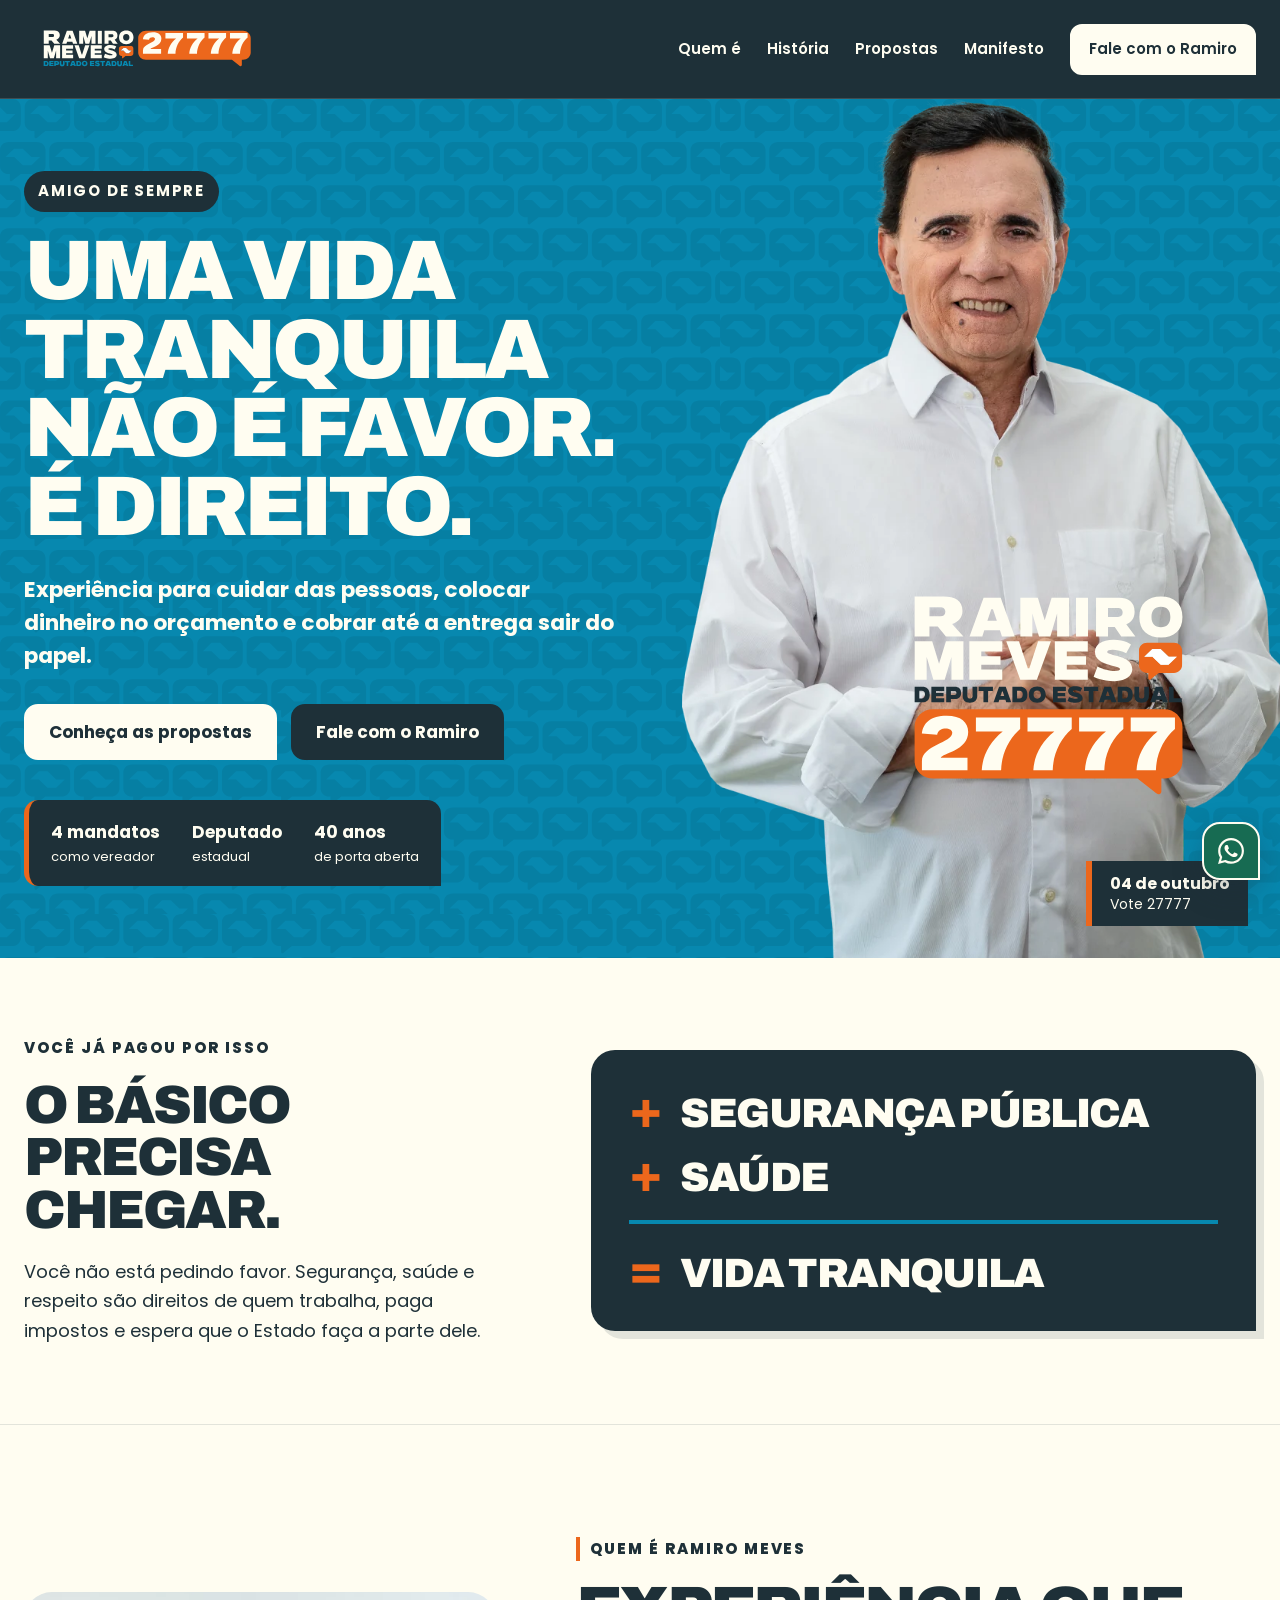
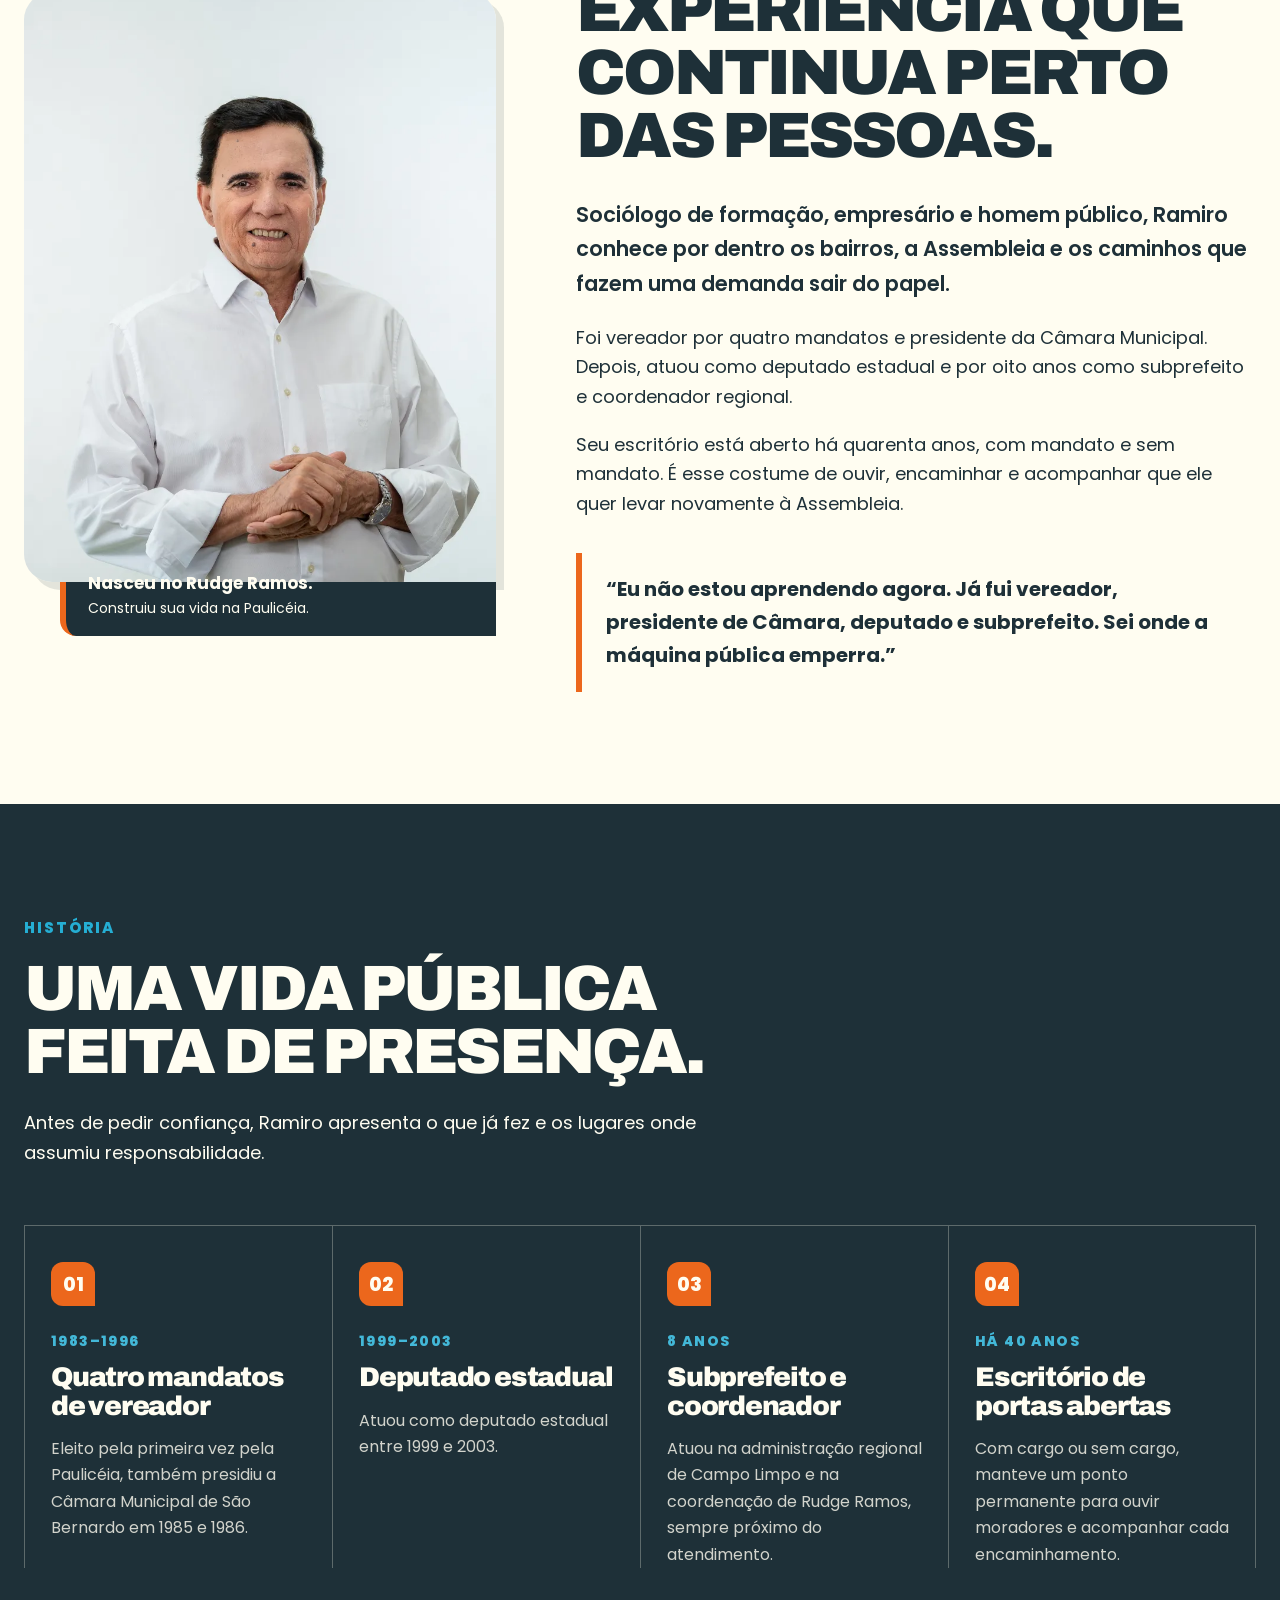
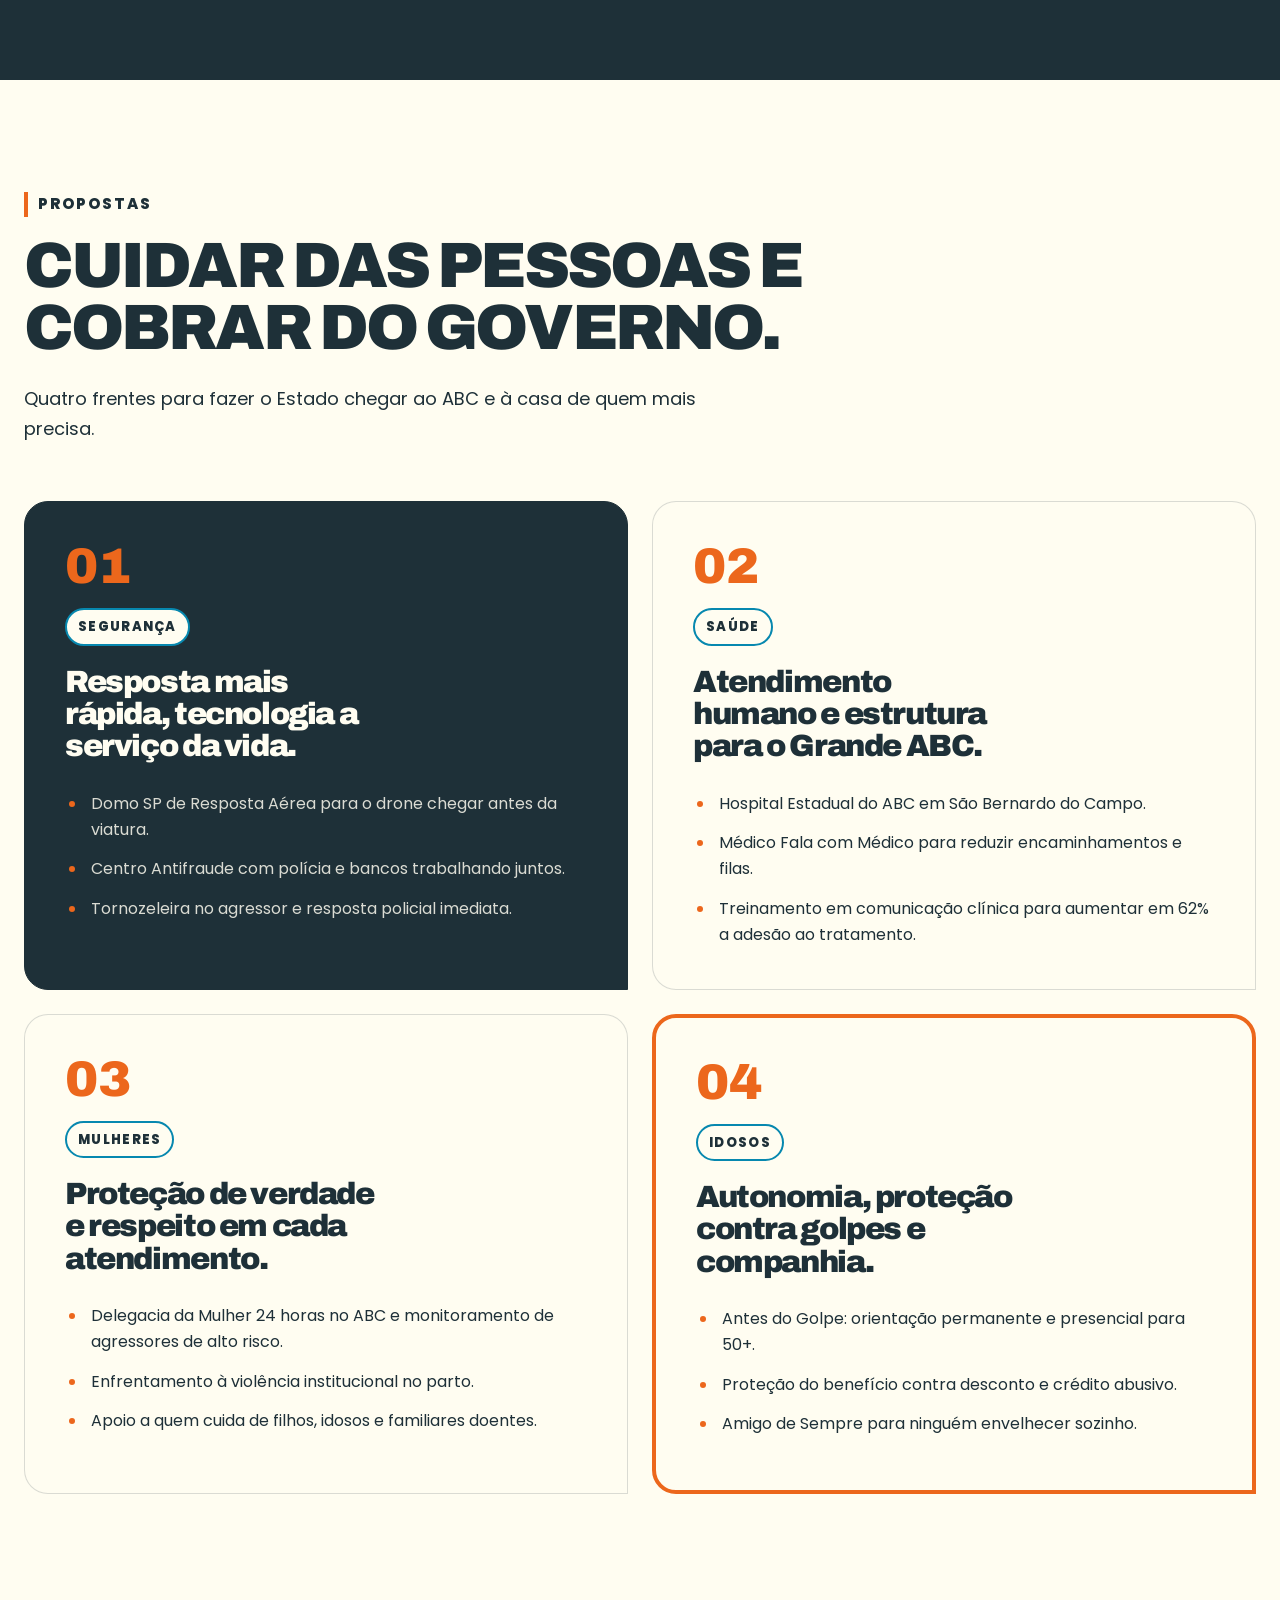
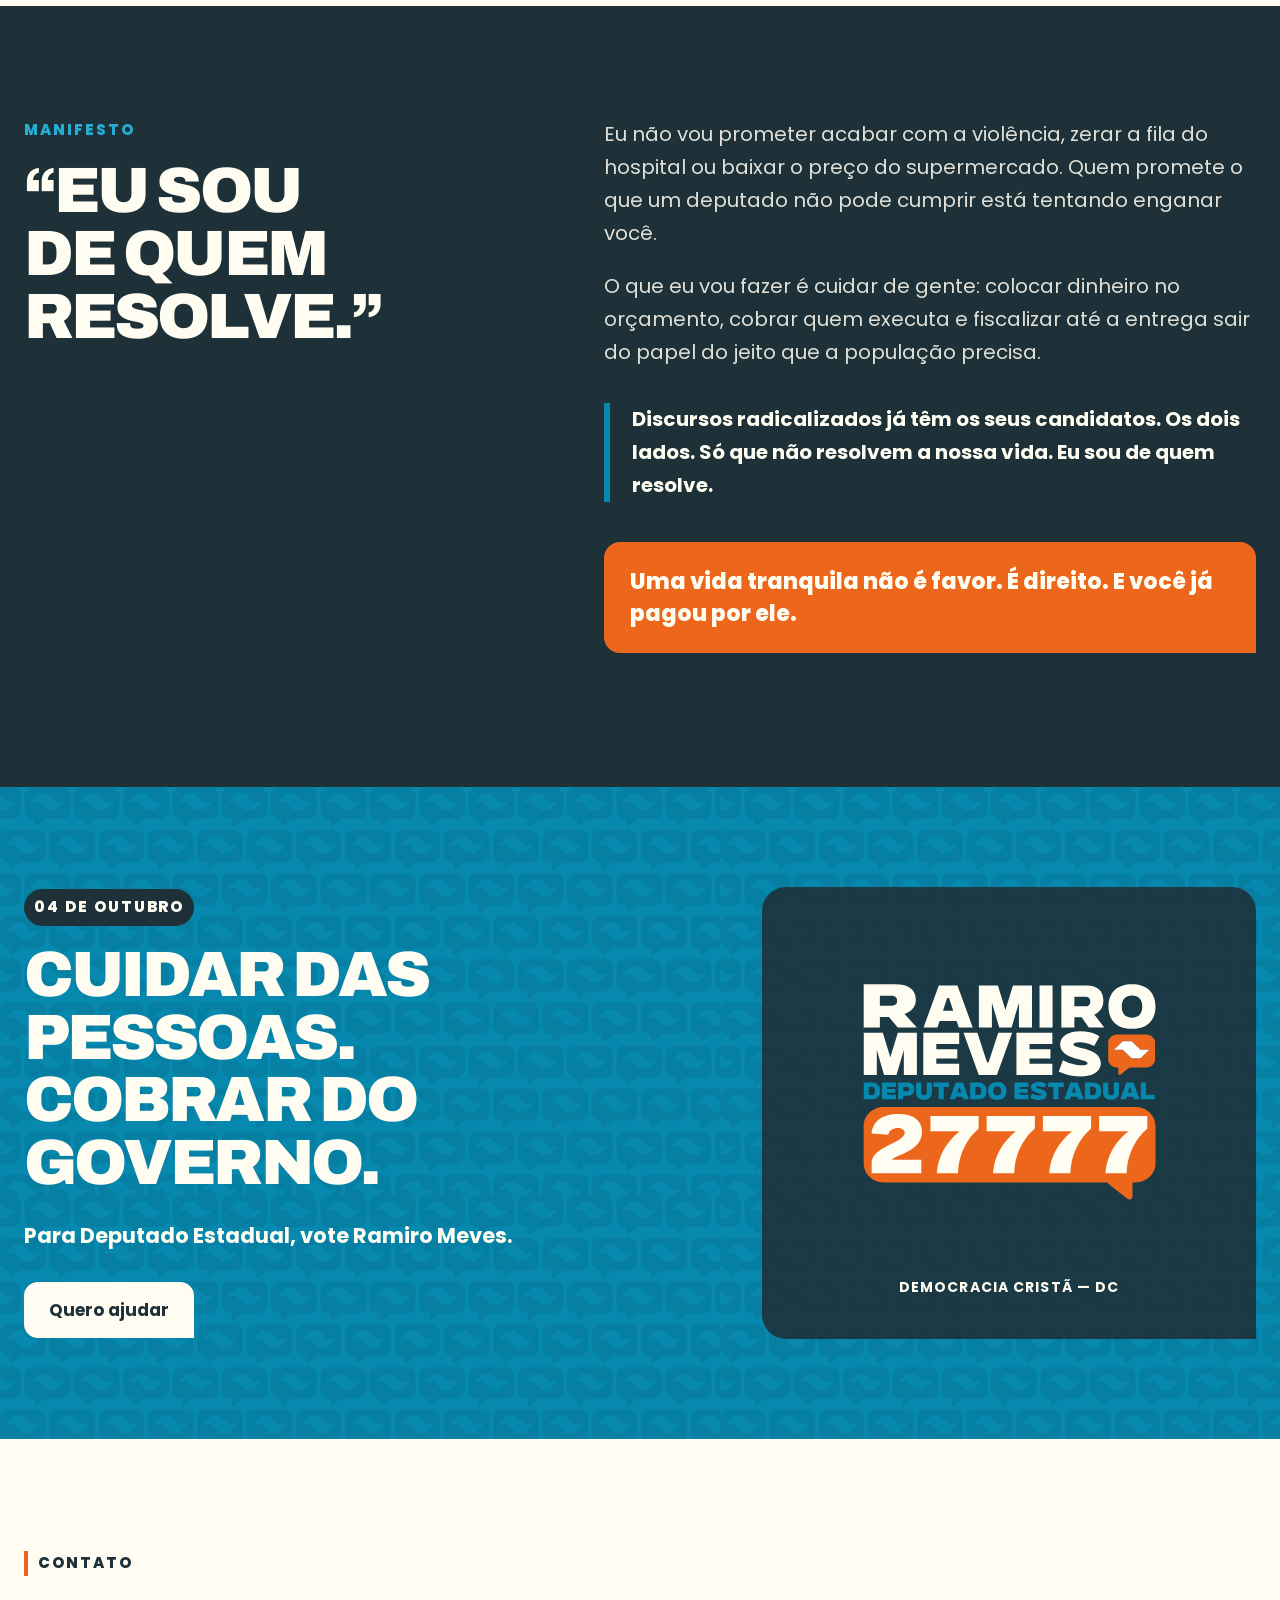
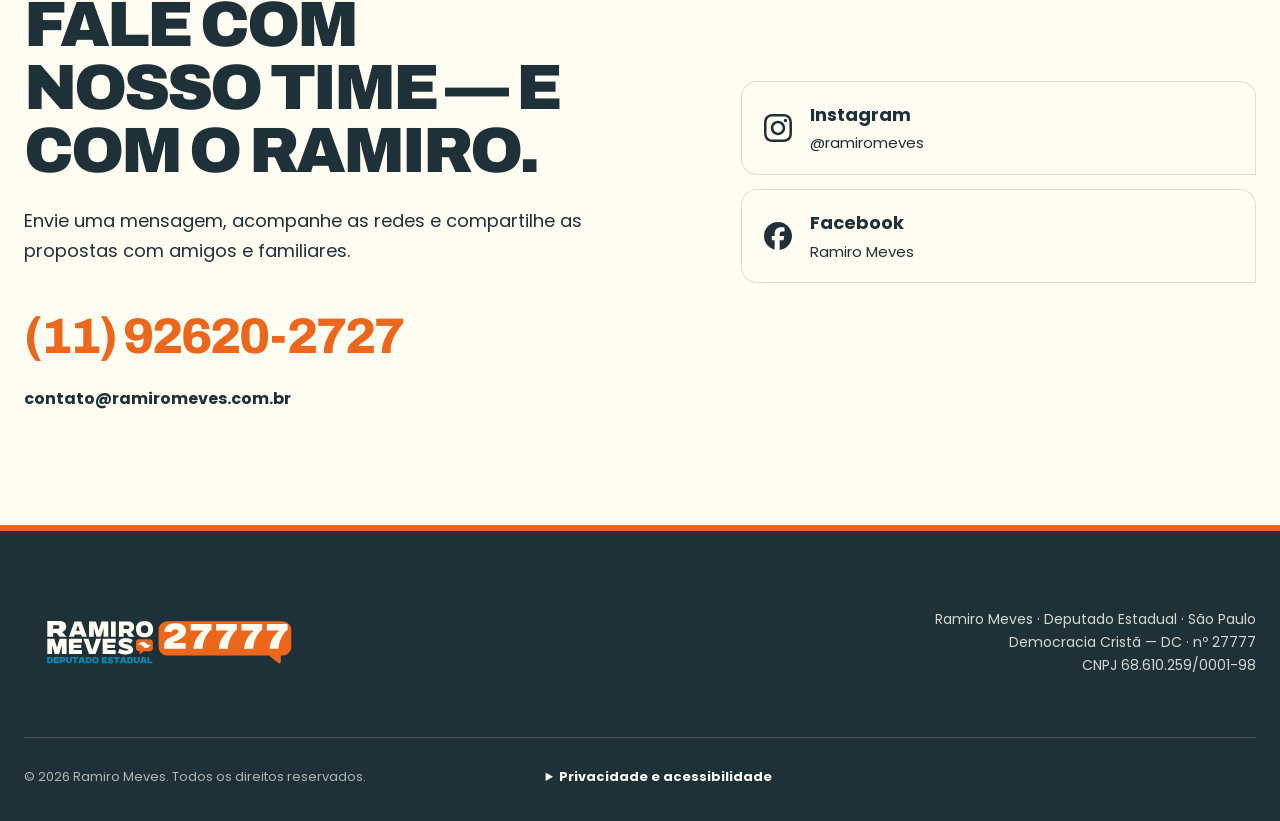
==== commit aa3c87f3: "Corrige contraste e revisa conteúdo" ====
--- a/index.html
+++ b/index.html
@@ -51,7 +51,7 @@
         <div class="campaign-hero__content" data-reveal>
           <p class="campaign-kicker">Amigo de sempre</p>
           <h1 id="hero-title">Uma vida tranquila não é favor. É direito.</h1>
-          <p class="campaign-hero__lede">Experiência para cuidar das pessoas, cobrar do governo e fazer o Estado chegar a quem mais precisa.</p>
+          <p class="campaign-hero__lede">Experiência para cuidar das pessoas, colocar dinheiro no orçamento e cobrar até a entrega sair do papel.</p>
 
           <div class="campaign-hero__actions">
             <a class="button button--cream" href="#propostas">Conheça as propostas</a>
@@ -86,7 +86,7 @@
 
         <div class="rights__equation" aria-label="Segurança pública mais saúde é igual a vida tranquila" data-reveal>
           <p><span>+</span> Segurança pública</p>
-          <p><span>+</span> Saúde que cuida</p>
+          <p><span>+</span> Saúde</p>
           <p class="rights__result"><span>=</span> Vida tranquila</p>
         </div>
       </div>
@@ -108,7 +108,7 @@
           <p class="about__lead">Sociólogo de formação, empresário e homem público, Ramiro conhece por dentro os bairros, a Assembleia e os caminhos que fazem uma demanda sair do papel.</p>
           <p>Foi vereador por quatro mandatos e presidente da Câmara Municipal. Depois, atuou como deputado estadual e por oito anos como subprefeito e coordenador regional.</p>
           <p>Seu escritório está aberto há quarenta anos, com mandato e sem mandato. É esse costume de ouvir, encaminhar e acompanhar que ele quer levar novamente à Assembleia.</p>
-          <blockquote>“Eu não estou aprendendo agora. Sei onde a máquina pública emperra.”</blockquote>
+          <blockquote>“Eu não estou aprendendo agora. Já fui vereador, presidente de Câmara, deputado e subprefeito. Sei onde a máquina pública emperra.”</blockquote>
         </div>
       </div>
     </section>
@@ -135,7 +135,7 @@
             <div>
               <p class="history__period">1999–2003</p>
               <h3>Deputado estadual</h3>
-              <p>Levou as demandas do ABC para a Assembleia Legislativa e aprendeu onde o orçamento estadual pode fazer diferença.</p>
+              <p>Atuou como deputado estadual entre 1999 e 2003.</p>
             </div>
           </li>
           <li data-reveal>
@@ -185,7 +185,7 @@
             <ul>
               <li>Hospital Estadual do ABC em São Bernardo do Campo.</li>
               <li>Médico Fala com Médico para reduzir encaminhamentos e filas.</li>
-              <li>Experiência do paciente medida e equipe preparada para comunicar.</li>
+              <li>Treinamento em comunicação clínica para aumentar em 62% a adesão ao tratamento.</li>
             </ul>
           </article>
 
@@ -194,7 +194,7 @@
             <p class="proposal-card__tag">Mulheres</p>
             <h3>Proteção de verdade e respeito em cada atendimento.</h3>
             <ul>
-              <li>Rede de resposta rápida para mulheres em risco.</li>
+              <li>Delegacia da Mulher 24 horas no ABC e monitoramento de agressores de alto risco.</li>
               <li>Enfrentamento à violência institucional no parto.</li>
               <li>Apoio a quem cuida de filhos, idosos e familiares doentes.</li>
             </ul>
@@ -224,6 +224,7 @@
         <div class="manifesto__copy" data-reveal>
           <p>Eu não vou prometer acabar com a violência, zerar a fila do hospital ou baixar o preço do supermercado. Quem promete o que um deputado não pode cumprir está tentando enganar você.</p>
           <p>O que eu vou fazer é cuidar de gente: colocar dinheiro no orçamento, cobrar quem executa e fiscalizar até a entrega sair do papel do jeito que a população precisa.</p>
+          <p class="manifesto__contrast">Discursos radicalizados já têm os seus candidatos. Os dois lados. Só que não resolvem a nossa vida. Eu sou de quem resolve.</p>
           <p class="manifesto__closing">Uma vida tranquila não é favor. É direito. E você já pagou por ele.</p>
         </div>
       </div>
@@ -249,7 +250,7 @@
       <div class="section-shell contact__grid">
         <div data-reveal>
           <p class="eyebrow eyebrow--orange">Contato</p>
-          <h2 id="contact-title">Fale com o nosso time.</h2>
+          <h2 id="contact-title">Fale com nosso time — e com o Ramiro.</h2>
           <p>Envie uma mensagem, acompanhe as redes e compartilhe as propostas com amigos e familiares.</p>
           <a class="contact__phone" href="https://wa.me/5511926202727?text=Ol%C3%A1%2C%20quero%20falar%20com%20a%20equipe%20do%20Ramiro%20Meves." target="_blank" rel="noopener">(11) 92620-2727</a>
           <a class="contact__email" href="mailto:contato@ramiromeves.com.br">contato@ramiromeves.com.br</a>
--- a/style.css
+++ b/style.css
@@ -51,7 +51,7 @@
   --blue: #0788AF;
   --slate: #1E3038;
   --cream: #FFFDF1;
-  --white: #FFFFFF;
+  --white: #FFFDF1;
   --shell: 1240px;
   --header-height: 76px;
   --shadow-hard: 8px 8px 0 rgba(30, 48, 56, .12);
@@ -171,7 +171,12 @@
   text-transform: uppercase;
 }
 
-.eyebrow--orange { color: var(--orange); }
+.eyebrow--orange {
+  width: fit-content;
+  padding-left: 10px;
+  color: var(--slate);
+  border-left: 4px solid var(--orange);
+}
 .eyebrow--blue { color: #25AED3; }
 .eyebrow--dark { color: var(--slate); }
 .eyebrow--light { color: var(--cream); }
@@ -208,8 +213,8 @@
 
 .button--outline-light {
   color: var(--cream);
-  background: transparent;
-  border-color: var(--cream);
+  background: var(--slate);
+  border-color: var(--slate);
 }
 
 .button--outline-light:hover,
@@ -361,7 +366,8 @@
   max-width: 590px;
   margin: 28px 0 0;
   color: var(--cream);
-  font-size: clamp(18px, 1.7vw, 22px);
+  font-size: clamp(19px, 1.7vw, 22px);
+  font-weight: 700;
   line-height: 1.5;
 }
 
@@ -376,8 +382,11 @@
   display: flex;
   gap: 32px;
   margin-top: 40px;
-  padding-top: 24px;
-  border-top: 1px solid rgba(255, 253, 241, .38);
+  width: fit-content;
+  padding: 18px 22px;
+  background: var(--slate);
+  border-left: 5px solid var(--orange);
+  border-radius: 14px 14px 0 14px;
 }
 
 .campaign-hero__proof p { margin: 0; }
@@ -391,7 +400,7 @@
 }
 
 .campaign-hero__proof span {
-  color: rgba(255, 253, 241, .82);
+  color: var(--cream);
   font-size: 13px;
 }
 
@@ -527,7 +536,8 @@
   margin: -28px 0 0 36px;
   padding: 18px 22px;
   color: var(--cream);
-  background: var(--orange);
+  background: var(--slate);
+  border-left: 6px solid var(--orange);
   border-radius: 16px 16px 0 16px;
   line-height: 1.35;
 }
@@ -604,7 +614,7 @@
   color: var(--cream);
   background: var(--orange);
   border-radius: 12px 12px 0 12px;
-  font-size: 15px;
+  font-size: 19px;
   font-weight: 800;
 }
 
@@ -666,8 +676,9 @@
   width: fit-content;
   margin-bottom: 20px;
   padding: 6px 11px;
-  color: var(--cream);
-  background: var(--blue);
+  color: var(--slate);
+  background: var(--cream);
+  border: 2px solid var(--blue);
   border-radius: 999px;
   font-size: 13px;
   font-weight: 800;
@@ -725,6 +736,14 @@
   font-size: 20px;
 }
 
+.manifesto__copy .manifesto__contrast {
+  margin-block: 34px;
+  padding-left: 22px;
+  color: var(--cream);
+  border-left: 6px solid var(--blue);
+  font-weight: 700;
+}
+
 .manifesto__copy .manifesto__closing {
   margin-top: 40px;
   padding: 24px 26px;
@@ -757,6 +776,15 @@
 .vote__content > p:not(.eyebrow) {
   margin-bottom: 28px;
   font-size: 21px;
+  font-weight: 700;
+}
+
+.vote .eyebrow--light {
+  width: fit-content;
+  padding: 6px 10px;
+  color: var(--cream);
+  background: var(--slate);
+  border-radius: 999px;
 }
 
 .vote__signature {
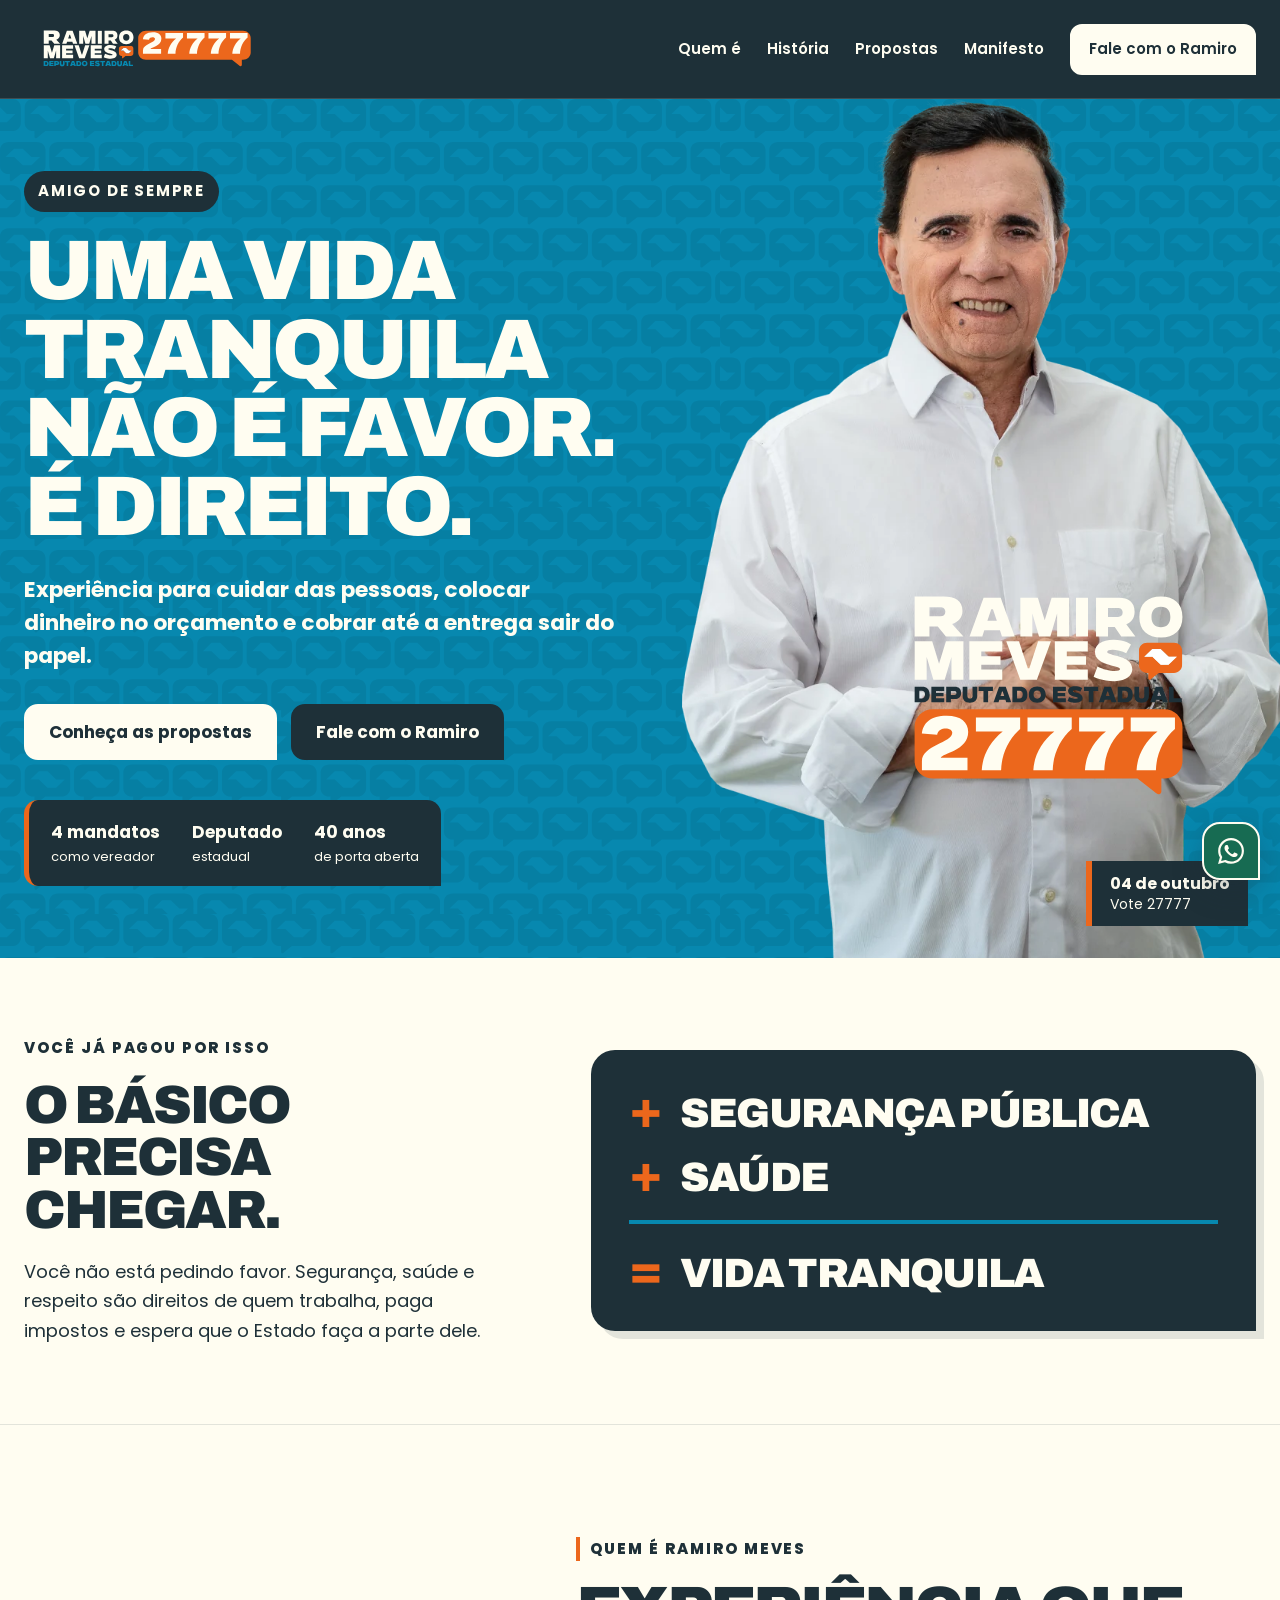
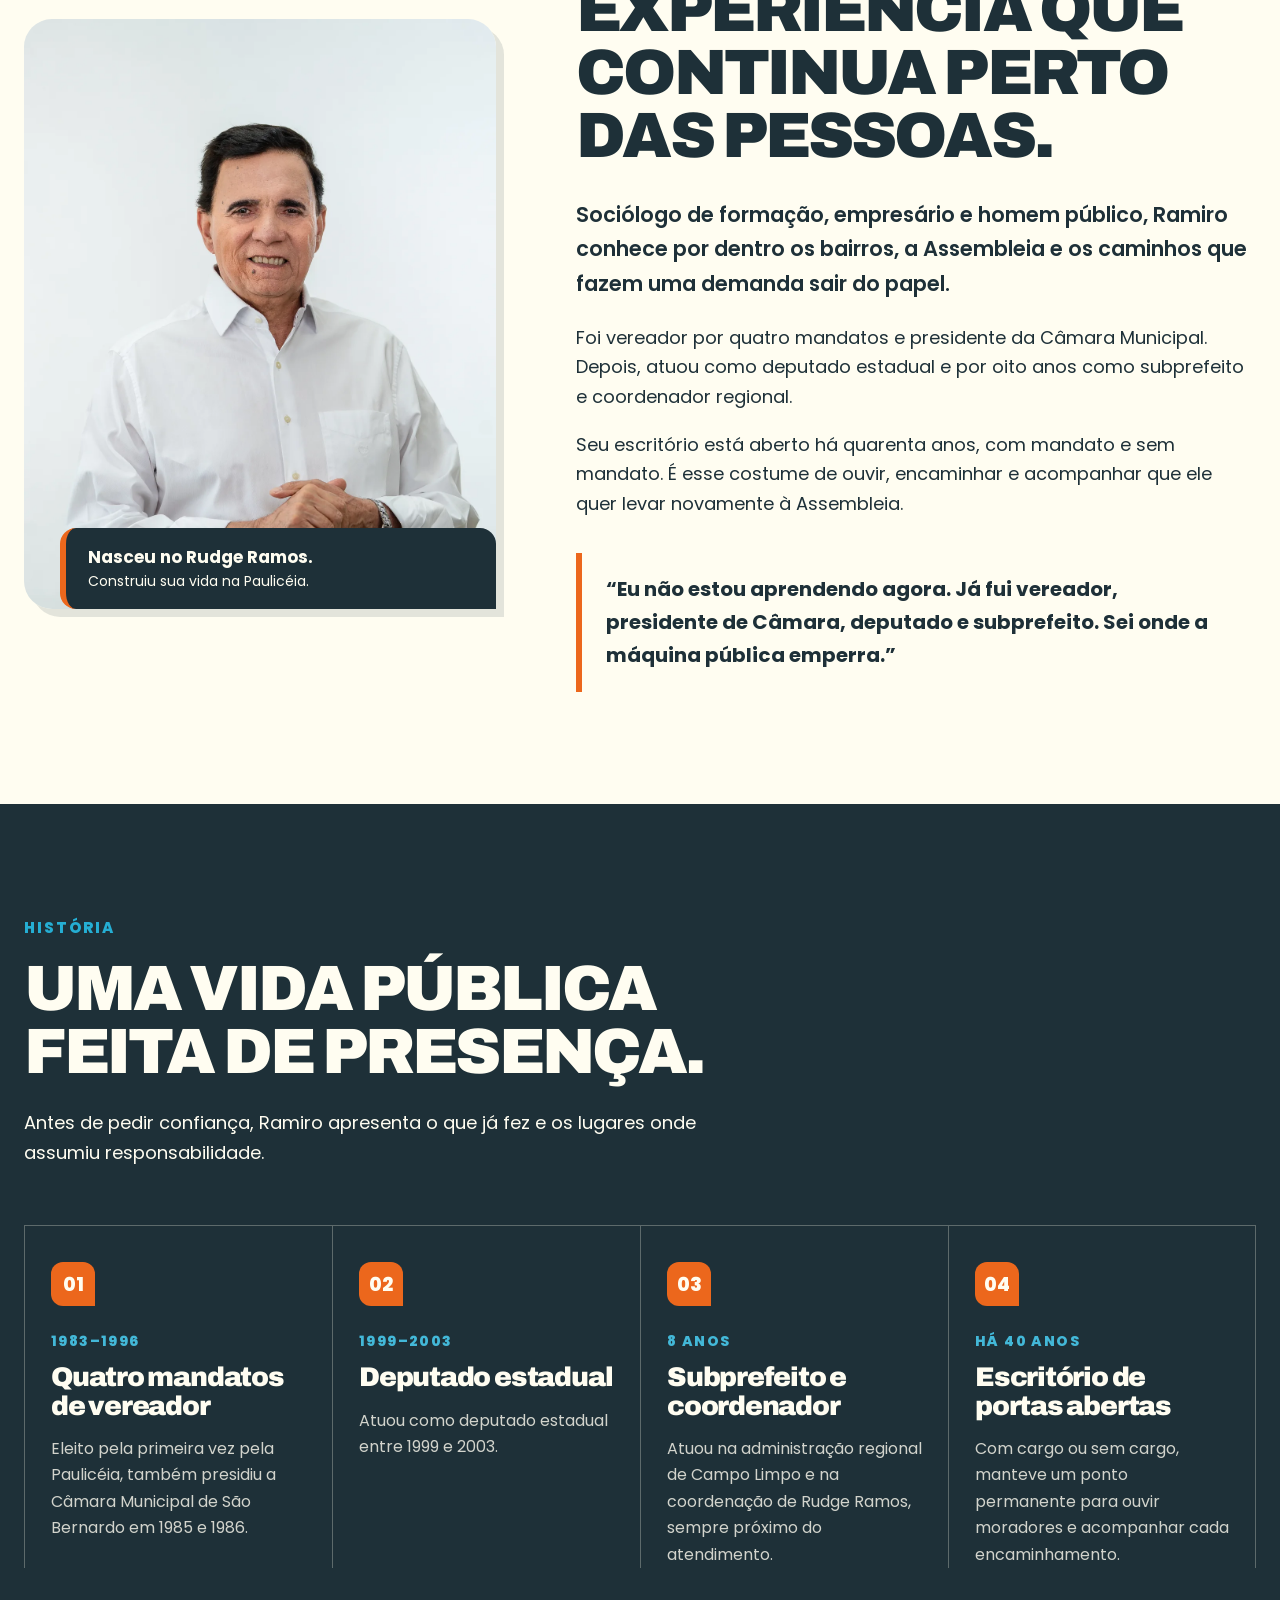
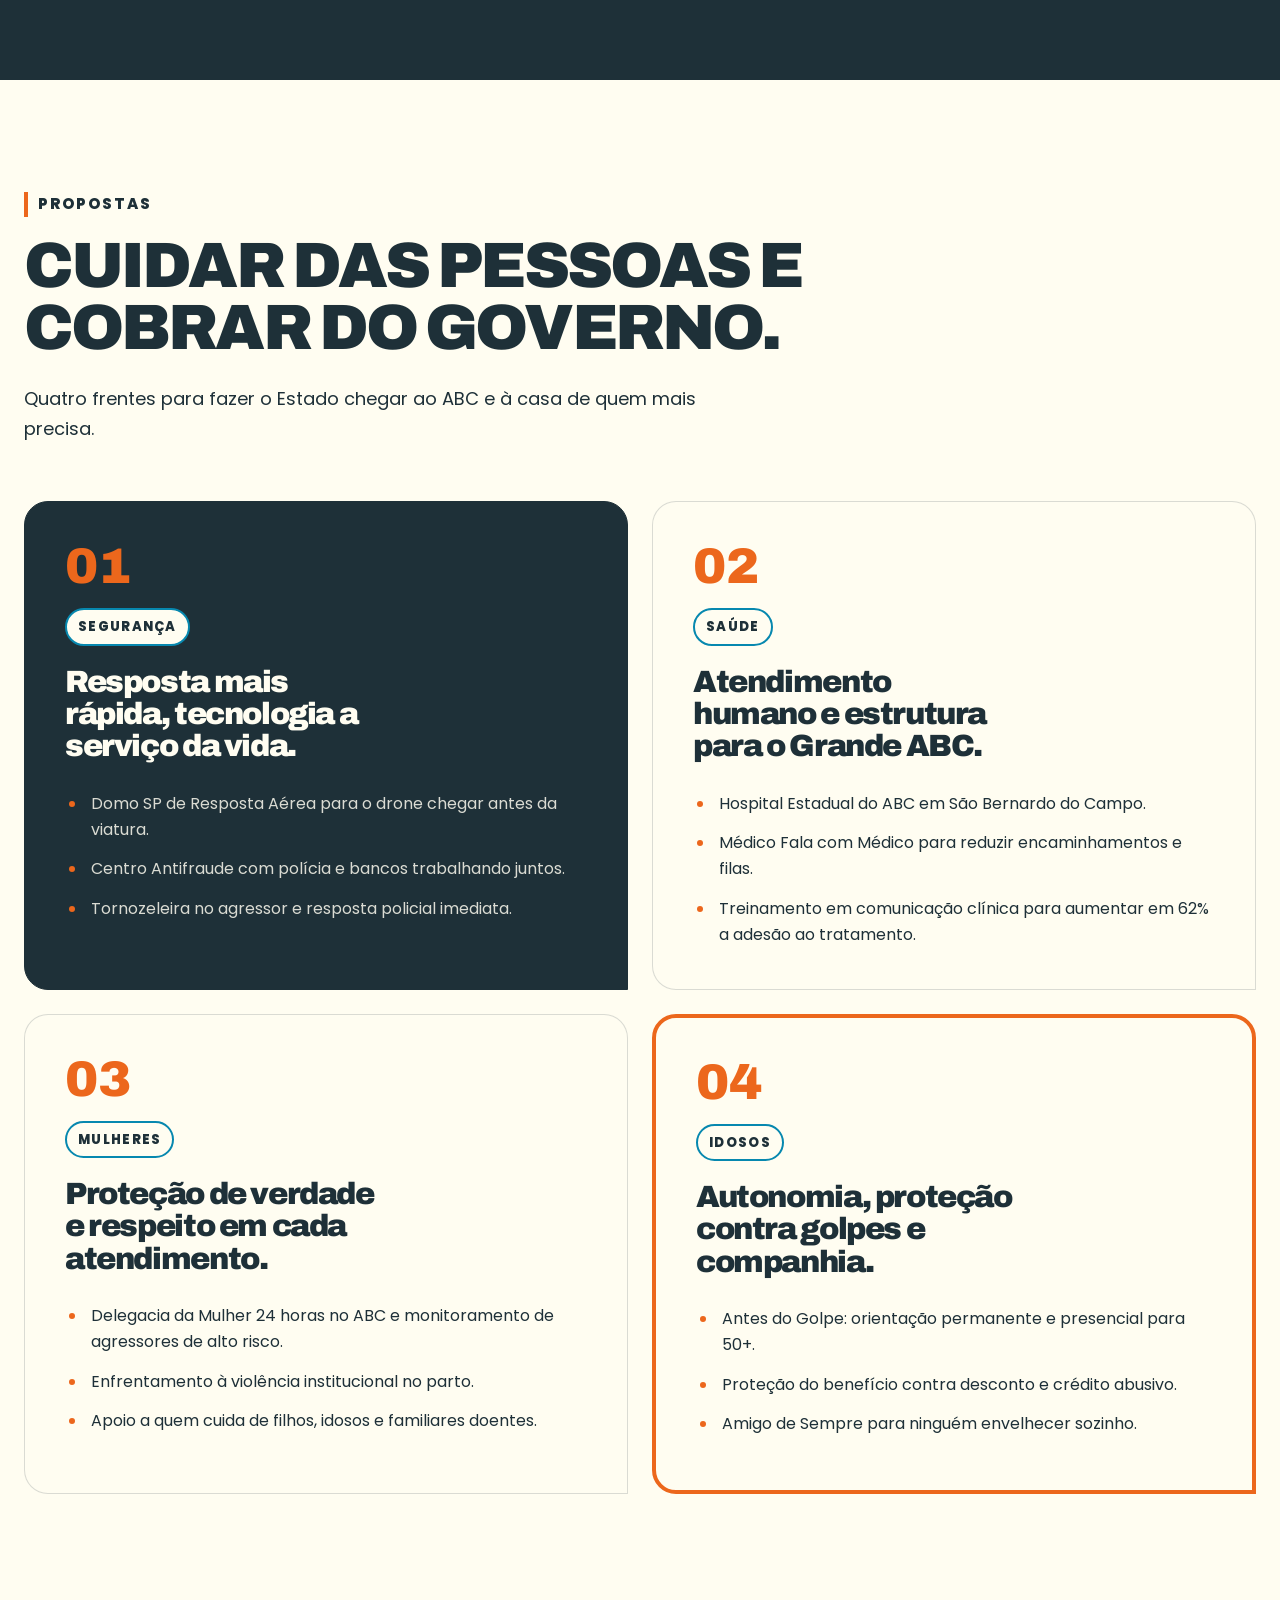
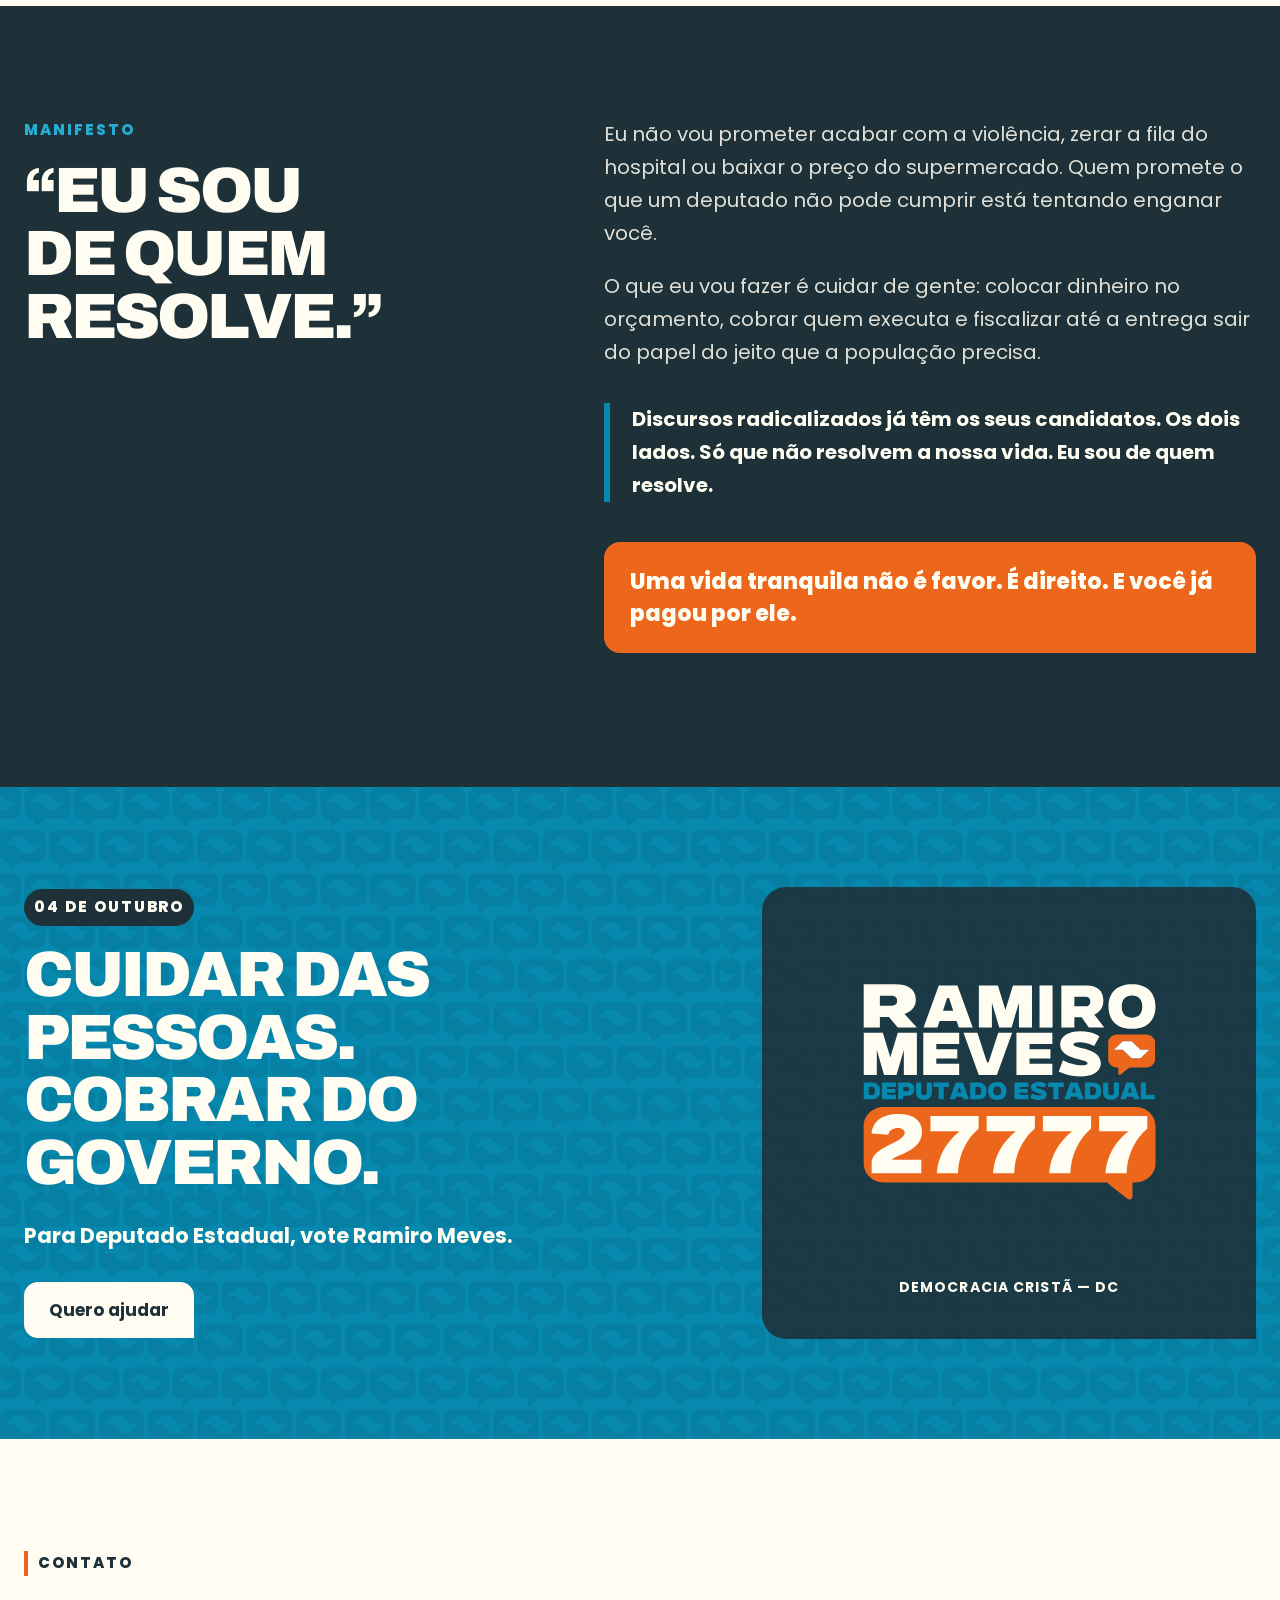
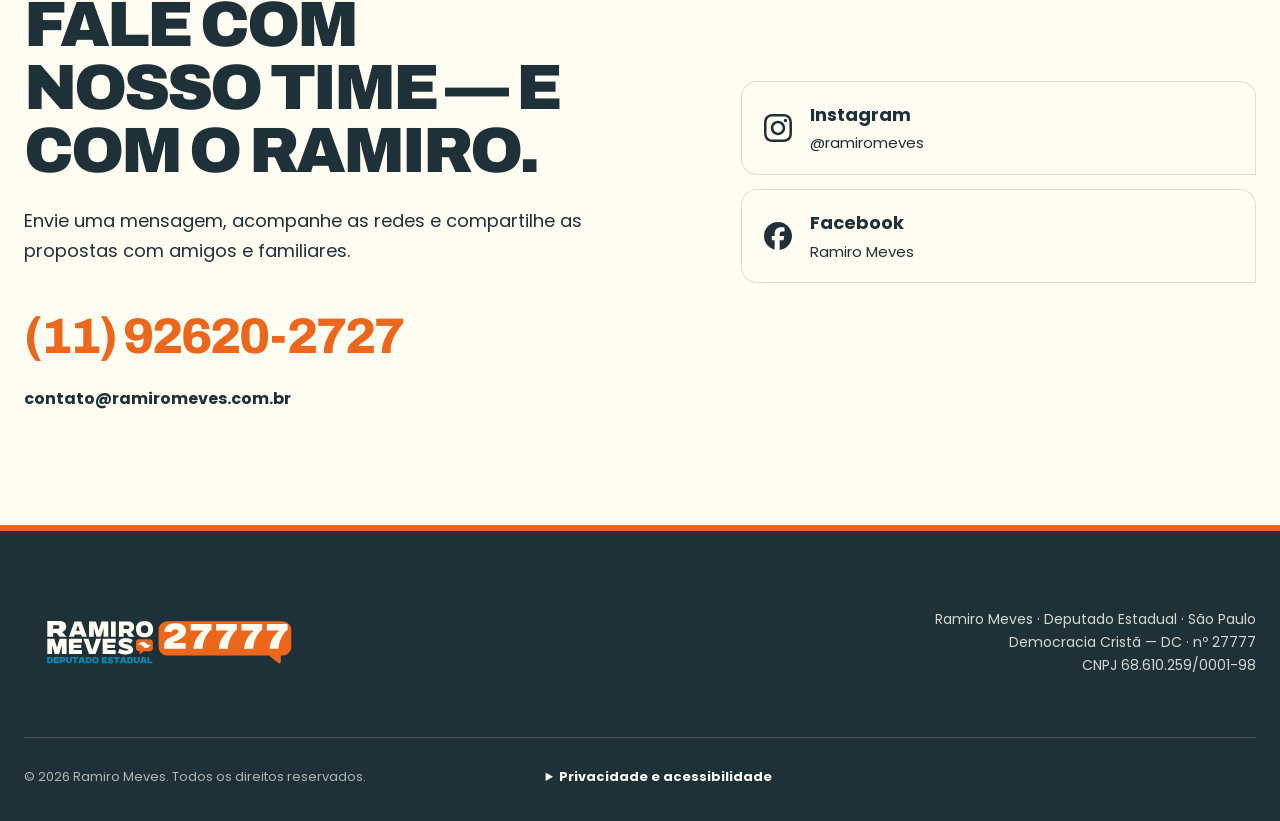
==== commit 256f1afe: "Configura prévias sociais com Open Graph" ====
--- a/index.html
+++ b/index.html
@@ -1,23 +1,36 @@
 <!DOCTYPE html>
-<html lang="pt-BR">
+<html lang="pt-BR" prefix="og: https://ogp.me/ns#">
 <head>
   <meta charset="UTF-8">
   <meta name="viewport" content="width=device-width, initial-scale=1, viewport-fit=cover">
   <meta name="theme-color" content="#1E3038">
 
   <title>Ramiro Meves 27777 | Deputado Estadual por São Paulo</title>
-  <meta name="description" content="Conheça Ramiro Meves, candidato a Deputado Estadual por São Paulo, número 27777. Experiência para cuidar das pessoas e cobrar do governo.">
+  <meta name="description" content="Uma vida tranquila não é favor. É direito. Conheça a trajetória e as propostas de Ramiro Meves para São Paulo.">
+  <meta name="author" content="Ramiro Meves">
   <meta name="robots" content="index, follow">
+
+  <link rel="canonical" href="https://www.ramiromeves.com.br/">
+
   <meta property="og:type" content="website">
   <meta property="og:locale" content="pt_BR">
-  <meta property="og:title" content="Ramiro Meves 27777 | Deputado Estadual">
-  <meta property="og:description" content="Uma vida tranquila não é favor. É direito.">
+  <meta property="og:site_name" content="Ramiro Meves 27777">
+  <meta property="og:title" content="Ramiro Meves 27777 | Deputado Estadual por São Paulo">
+  <meta property="og:description" content="Uma vida tranquila não é favor. É direito. Conheça a trajetória e as propostas de Ramiro Meves para São Paulo.">
   <meta property="og:url" content="https://www.ramiromeves.com.br/">
   <meta property="og:image" content="https://www.ramiromeves.com.br/assets/images/og-ramiro-27777.jpg">
+  <meta property="og:image:secure_url" content="https://www.ramiromeves.com.br/assets/images/og-ramiro-27777.jpg">
+  <meta property="og:image:type" content="image/jpeg">
   <meta property="og:image:width" content="1200">
   <meta property="og:image:height" content="630">
-  <meta property="og:image:alt" content="Ramiro Meves 27777 — Uma vida tranquila não é favor. É direito.">
+  <meta property="og:image:alt" content="Ramiro Meves ao lado do slogan Uma vida tranquila não é favor. É direito e do número 27777.">
+
   <meta name="twitter:card" content="summary_large_image">
+  <meta name="twitter:title" content="Ramiro Meves 27777 | Deputado Estadual por São Paulo">
+  <meta name="twitter:description" content="Uma vida tranquila não é favor. É direito. Conheça a trajetória e as propostas de Ramiro Meves para São Paulo.">
+  <meta name="twitter:url" content="https://www.ramiromeves.com.br/">
+  <meta name="twitter:image" content="https://www.ramiromeves.com.br/assets/images/og-ramiro-27777.jpg">
+  <meta name="twitter:image:alt" content="Ramiro Meves ao lado do slogan Uma vida tranquila não é favor. É direito e do número 27777.">
 
   <link rel="icon" href="favicon.ico" sizes="any">
   <link rel="stylesheet" href="style.css">
--- a/style.css
+++ b/style.css
@@ -532,8 +532,11 @@
 }
 
 .about__portrait > p {
+  position: absolute;
+  right: 0;
+  bottom: 0;
   width: calc(100% - 36px);
-  margin: -28px 0 0 36px;
+  margin: 0;
   padding: 18px 22px;
   color: var(--cream);
   background: var(--slate);
@@ -1156,7 +1159,6 @@
 
   .about__portrait > p {
     width: calc(100% - 20px);
-    margin-left: 20px;
   }
 
   .contact__phone { font-size: 30px; }
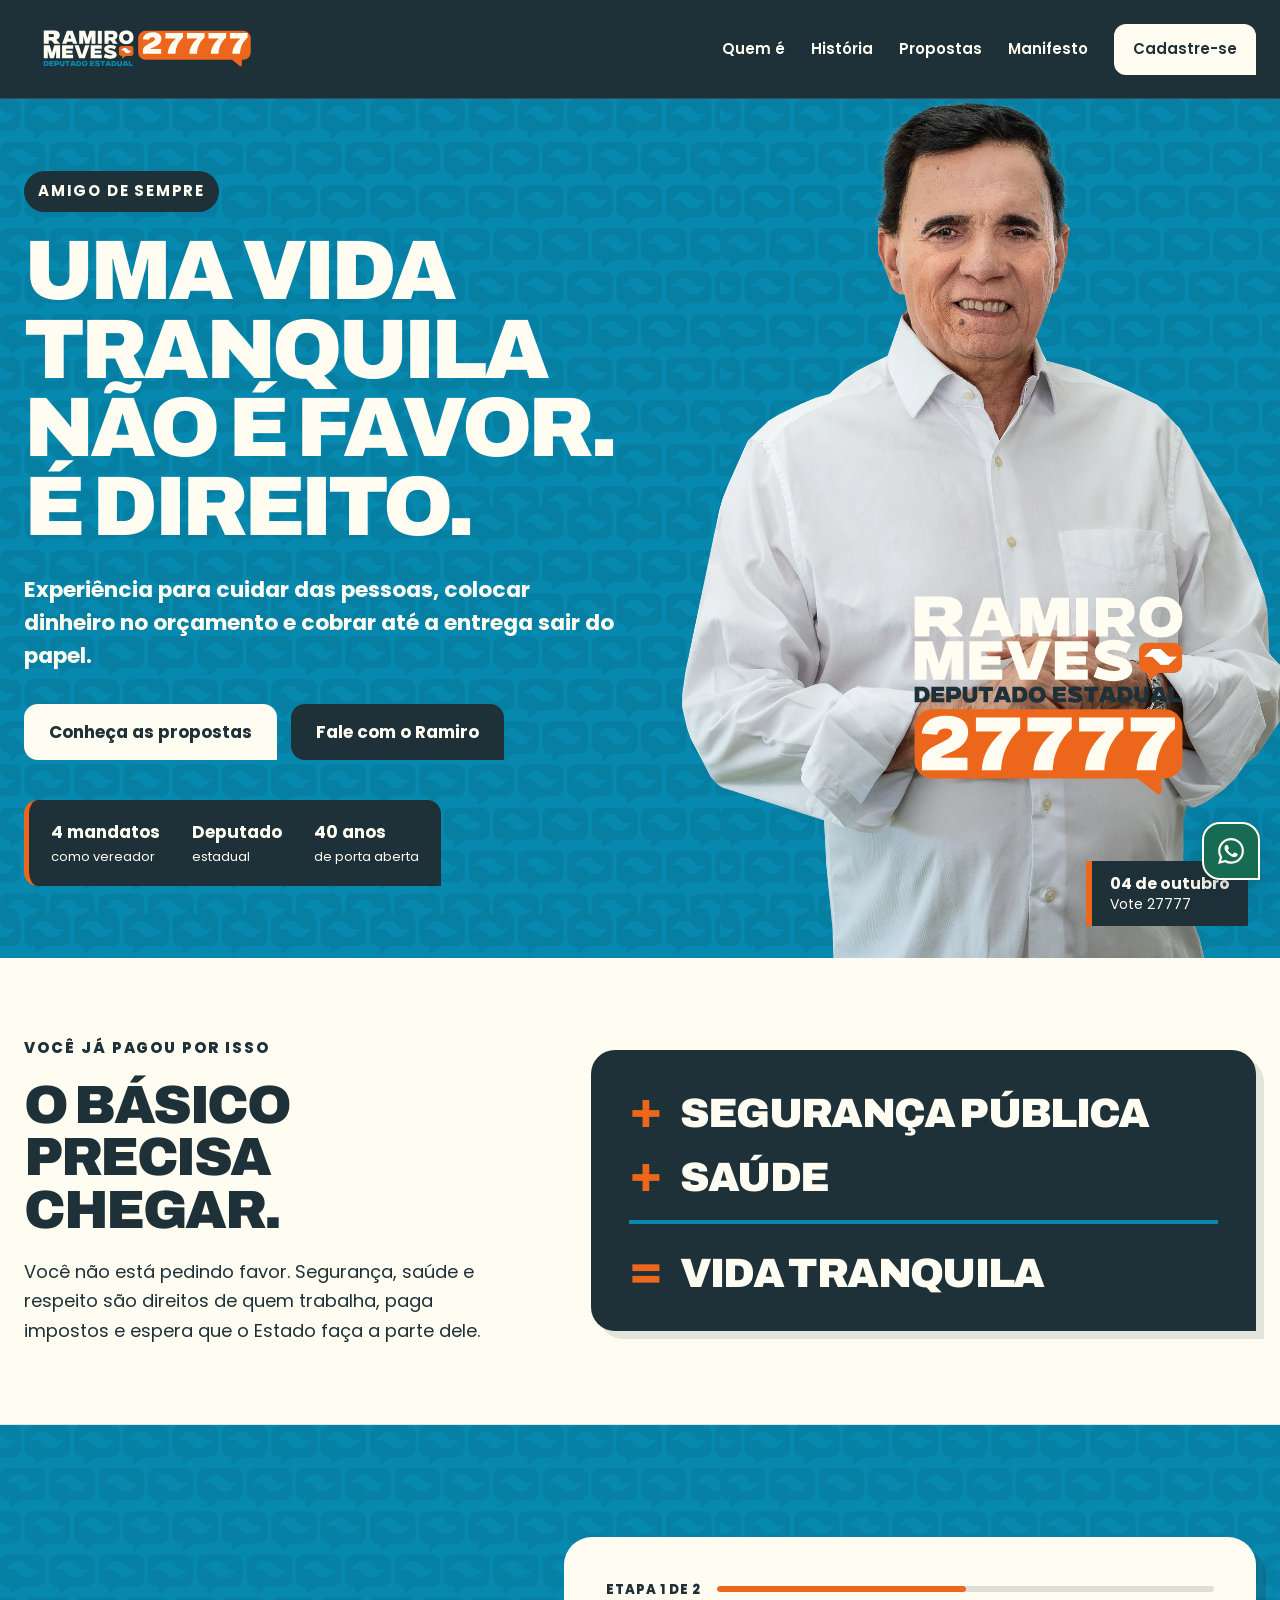
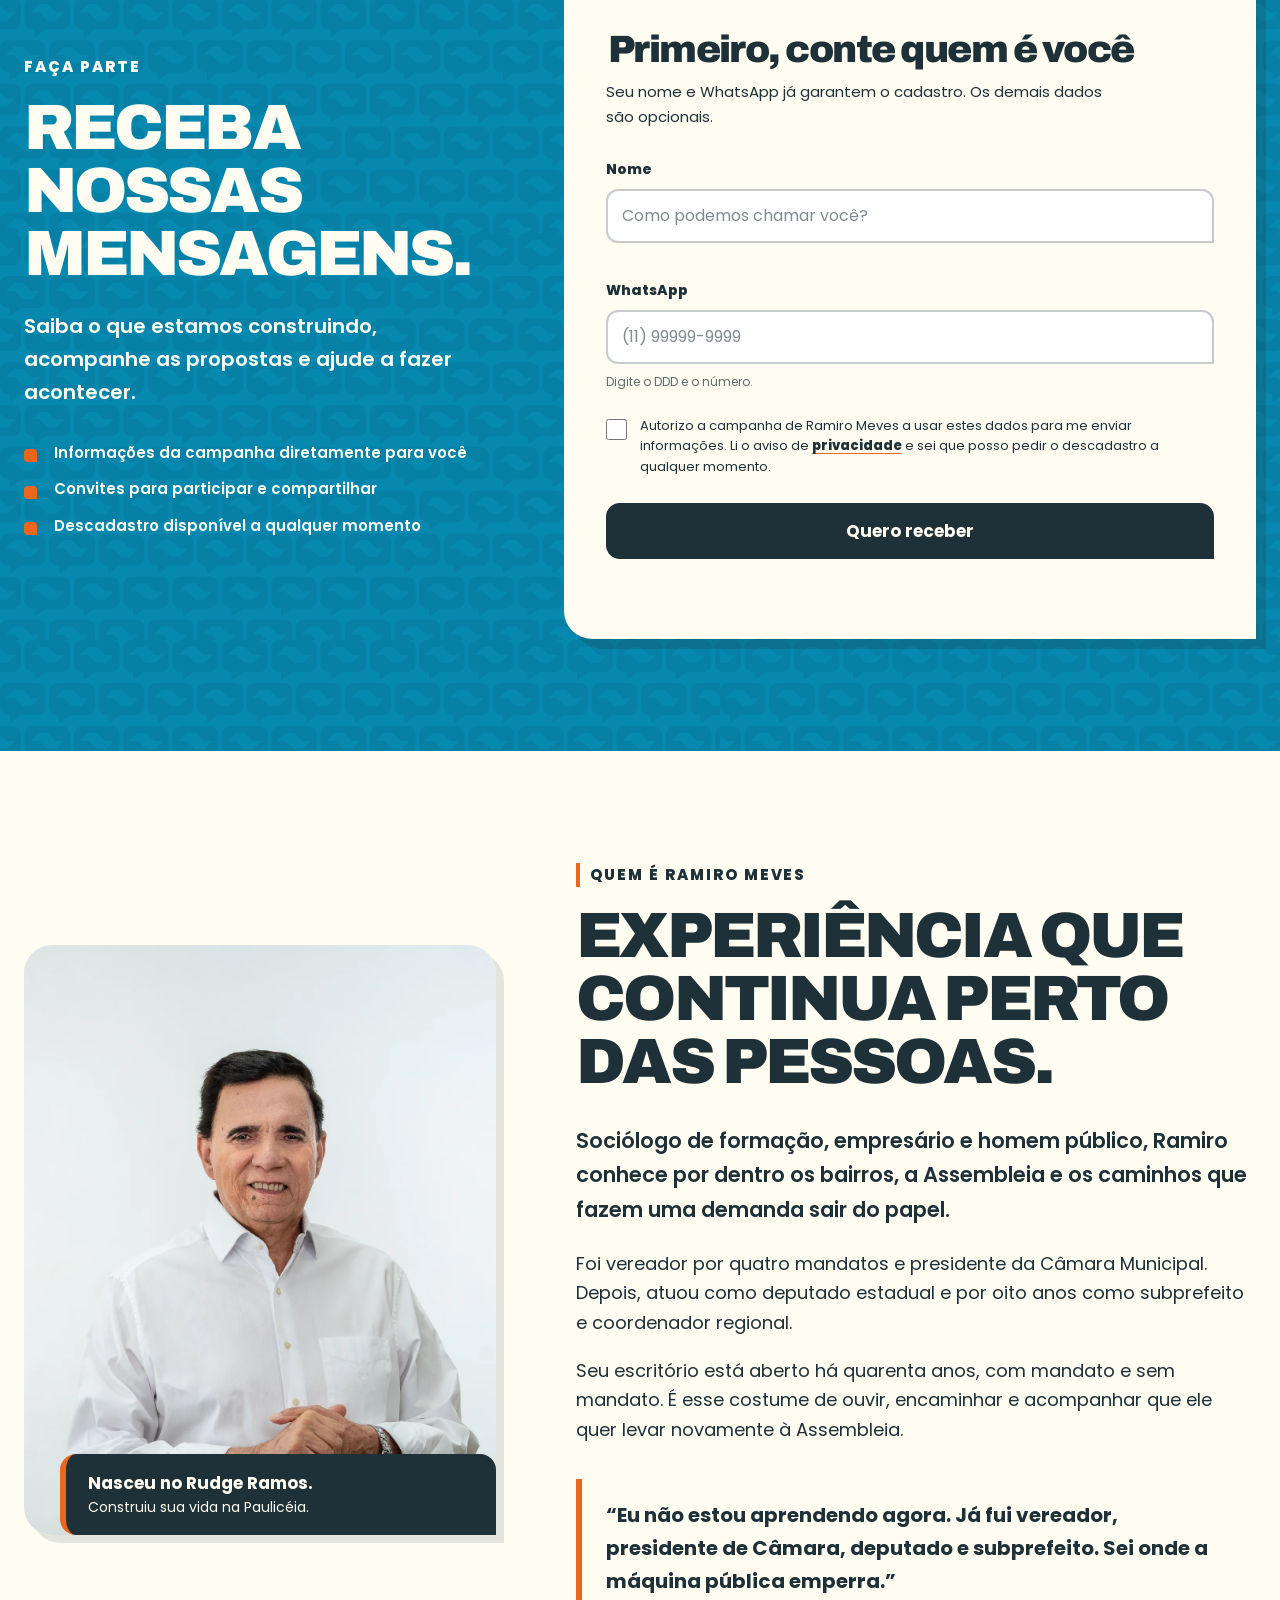
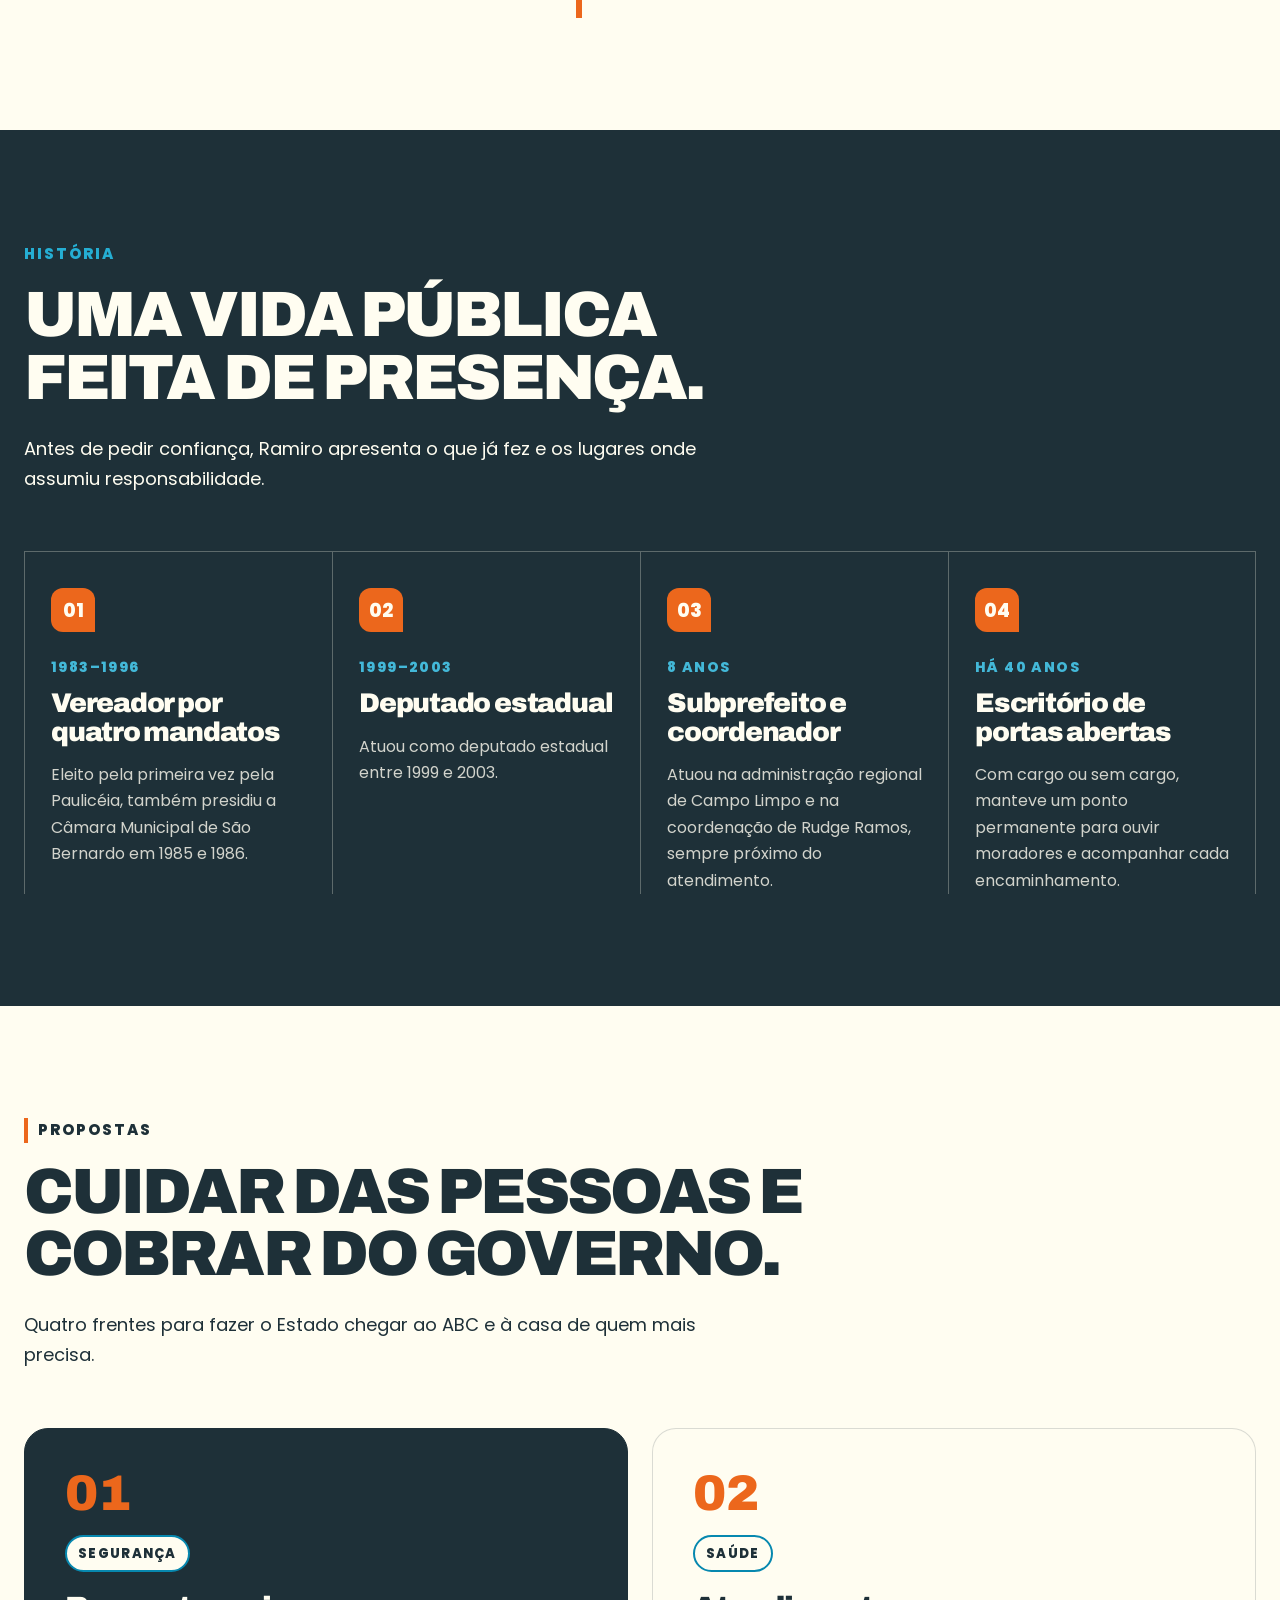
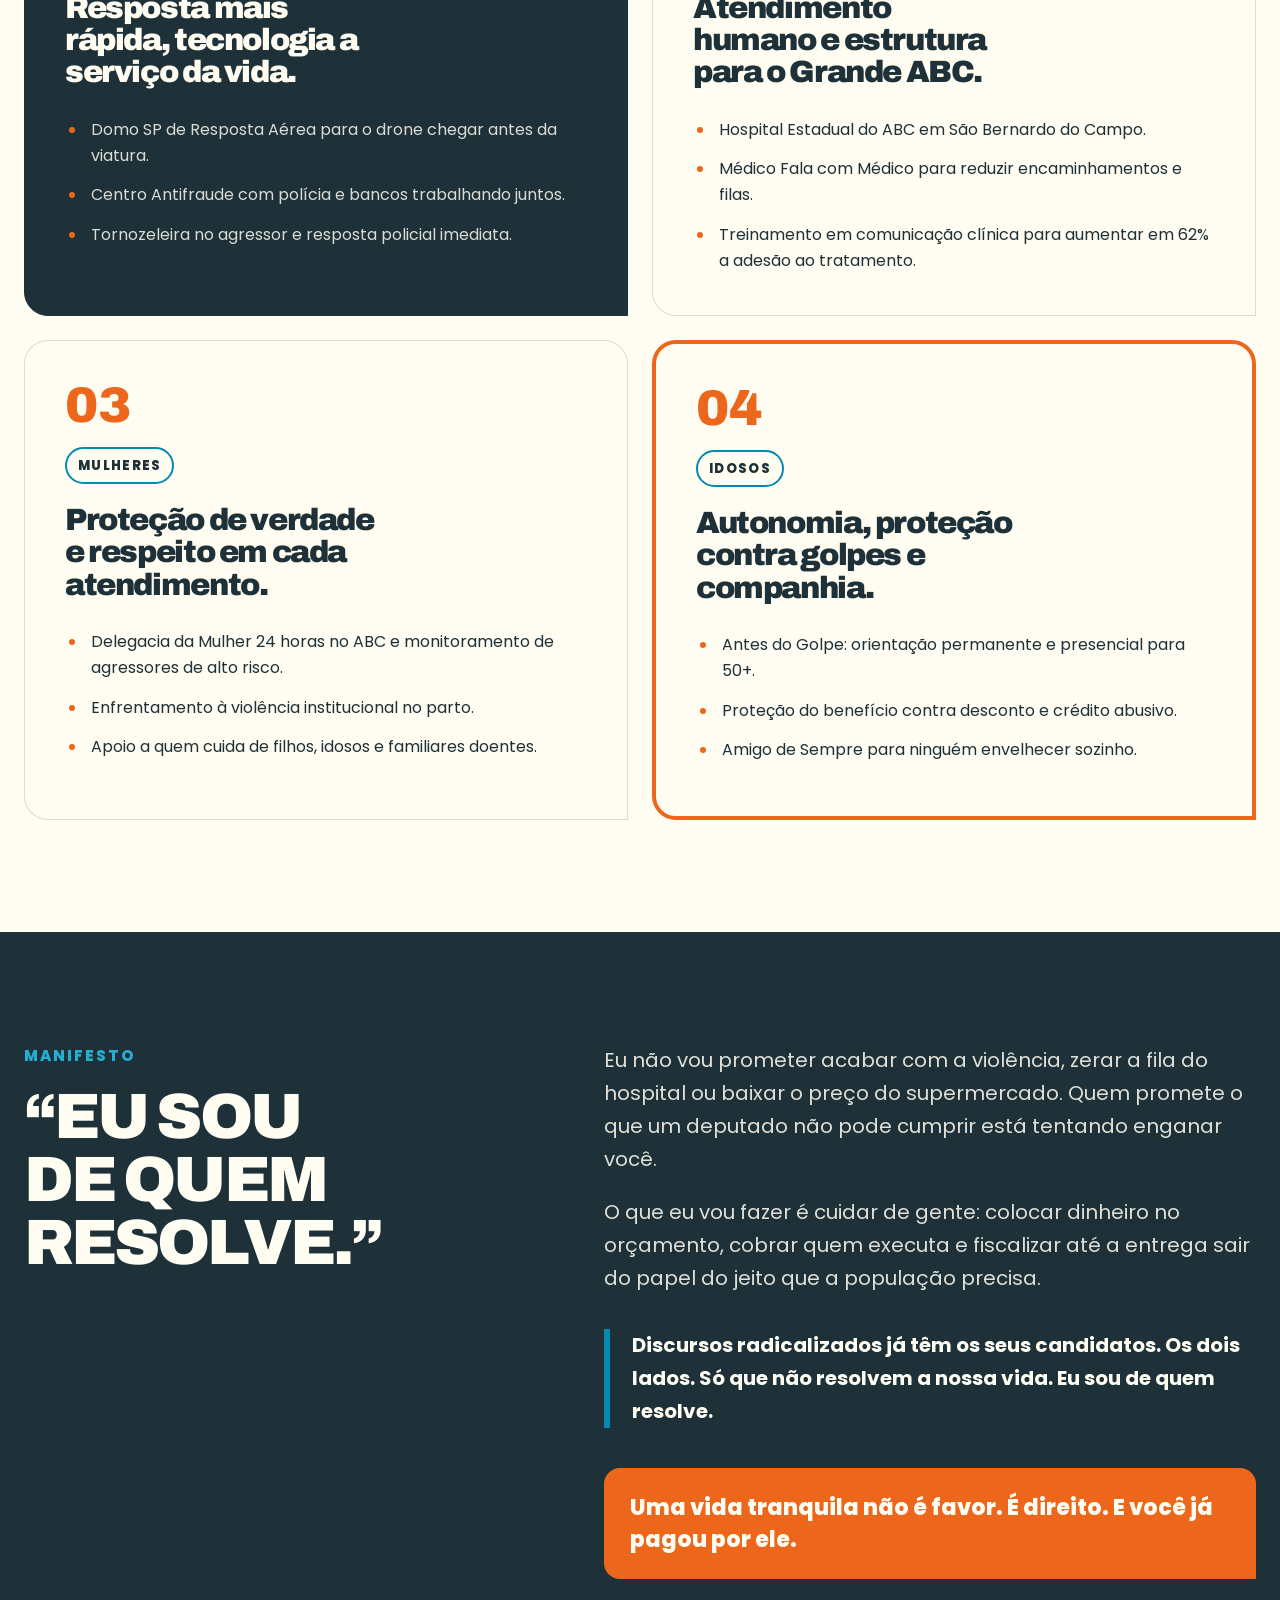
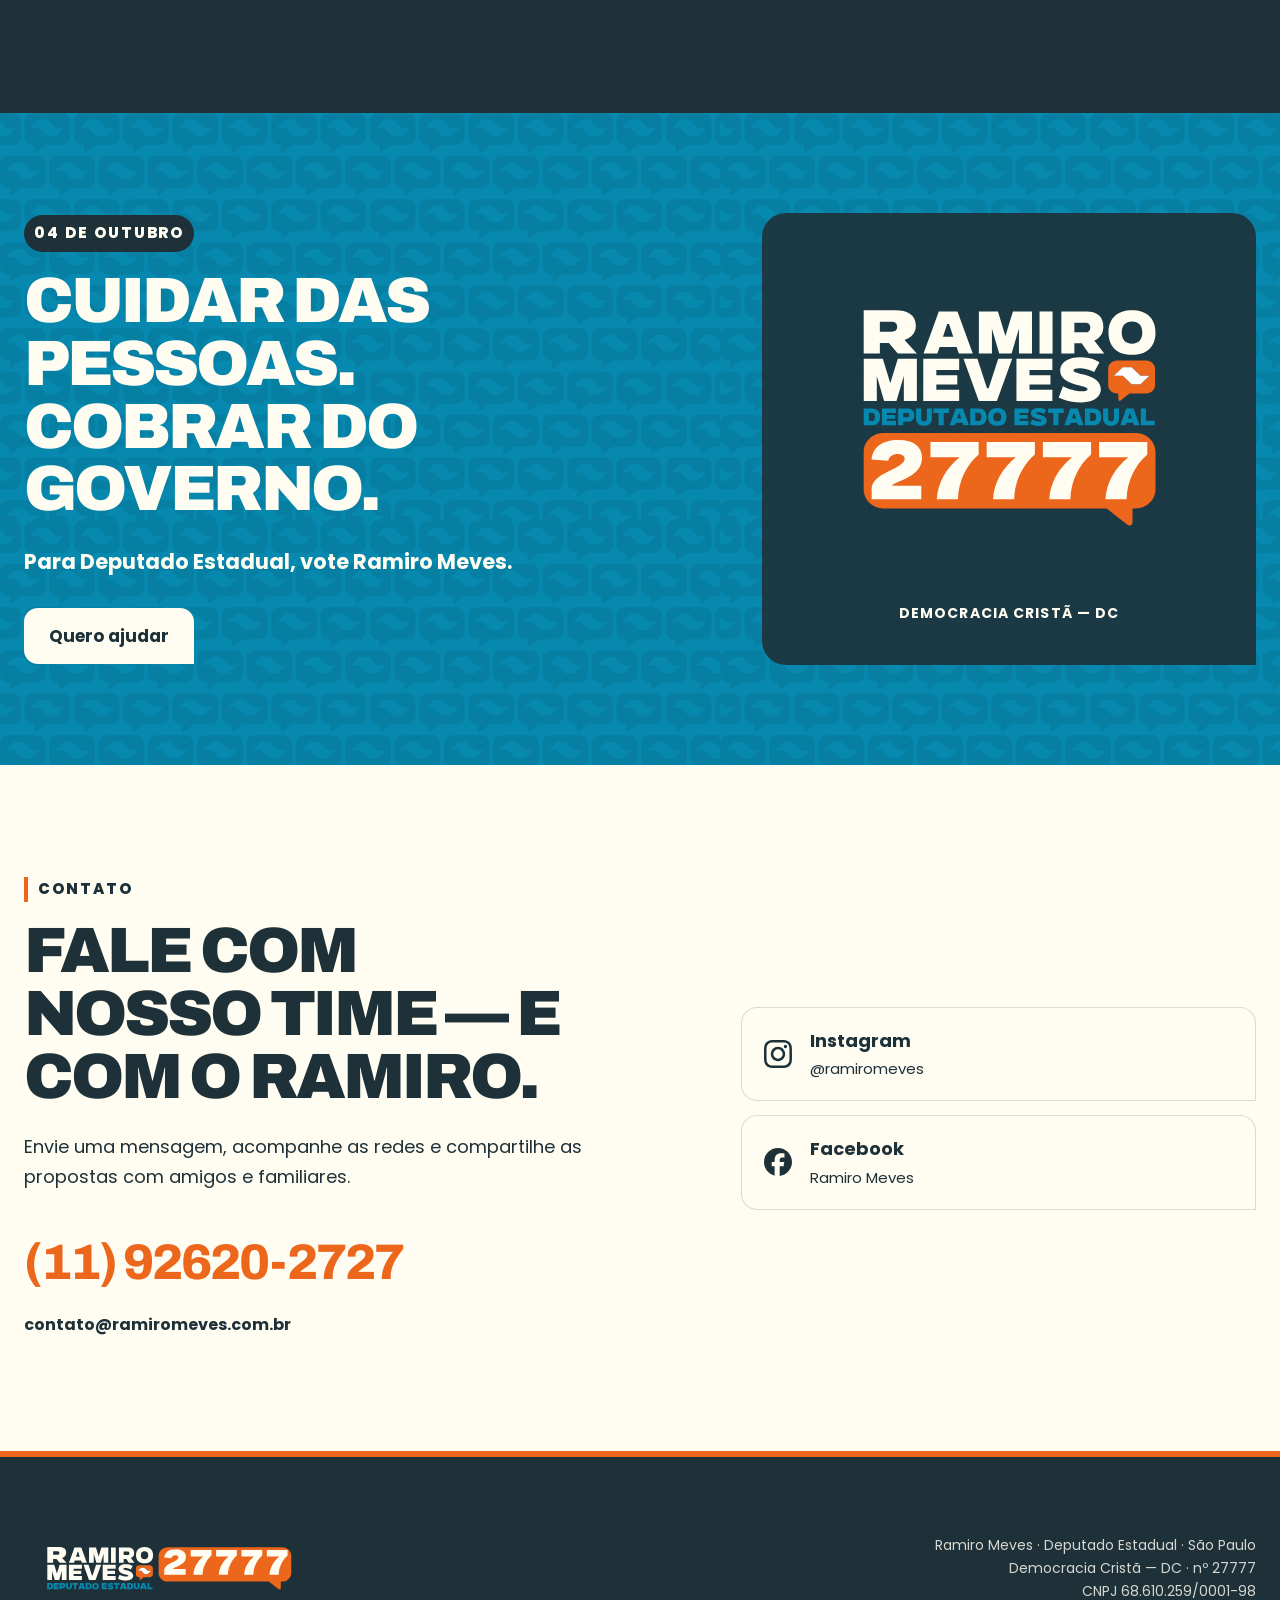
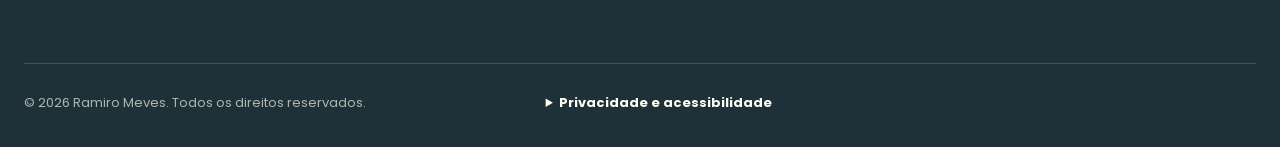
==== commit b7d05d0d: "feat: adiciona formulário integrado ao Google Sheets" ====
--- a/index.html
+++ b/index.html
@@ -49,7 +49,7 @@
         <a href="#trajetoria">História</a>
         <a href="#propostas">Propostas</a>
         <a href="#manifesto">Manifesto</a>
-        <a class="site-nav__cta" href="https://wa.me/5511926202727?text=Ol%C3%A1%2C%20quero%20conhecer%20mais%20as%20propostas%20do%20Ramiro%20Meves." target="_blank" rel="noopener">Fale com o Ramiro</a>
+        <a class="site-nav__cta" href="#cadastro">Cadastre-se</a>
       </nav>
 
       <button class="menu-toggle" type="button" aria-label="Abrir menu" aria-expanded="false" aria-controls="menu" data-menu-toggle>
@@ -101,6 +101,97 @@
           <p><span>+</span> Segurança pública</p>
           <p><span>+</span> Saúde</p>
           <p class="rights__result"><span>=</span> Vida tranquila</p>
+        </div>
+      </div>
+    </section>
+
+    <section class="capture section" id="cadastro" aria-labelledby="capture-title">
+      <div class="section-shell capture__grid">
+        <div class="capture__intro" data-reveal>
+          <p class="eyebrow eyebrow--light">Faça parte</p>
+          <h2 id="capture-title">Receba nossas mensagens.</h2>
+          <p>Saiba o que estamos construindo, acompanhe as propostas e ajude a fazer acontecer.</p>
+          <ul class="capture__benefits" aria-label="Como usaremos seu cadastro">
+            <li>Informações da campanha diretamente para você</li>
+            <li>Convites para participar e compartilhar</li>
+            <li>Descadastro disponível a qualquer momento</li>
+          </ul>
+        </div>
+
+        <div class="capture__card" data-reveal>
+          <form class="lead-form" data-lead-form data-endpoint="https://script.google.com/macros/s/AKfycbztquRSovj28Ns9cS6I2O0lV1UQveqxhD6NbD1fDY5Qwk7oX778Ifkif9H-hy__13FrRA/exec" novalidate>
+            <input type="hidden" name="lead_id" data-lead-id>
+            <input type="hidden" name="consent_version" value="ramiro-site-v1-2026-08-28">
+            <div class="lead-form__honeypot" aria-hidden="true">
+              <label for="website">Não preencha este campo</label>
+              <input id="website" name="website" type="text" tabindex="-1" autocomplete="off">
+            </div>
+
+            <div class="lead-form__progress" aria-label="Progresso do cadastro">
+              <span data-form-progress>Etapa 1 de 2</span>
+              <span class="lead-form__progress-bar" aria-hidden="true"><i data-form-progress-bar></i></span>
+            </div>
+
+            <fieldset class="lead-form__step" data-form-step="1">
+              <legend>Primeiro, conte quem é você</legend>
+              <p>Seu nome e WhatsApp já garantem o cadastro. Os demais dados são opcionais.</p>
+
+              <div class="lead-form__fields">
+                <label class="form-field" for="lead-name">
+                  <span>Nome</span>
+                  <input id="lead-name" name="nome" type="text" autocomplete="name" maxlength="100" required placeholder="Como podemos chamar você?">
+                </label>
+
+                <label class="form-field" for="lead-whatsapp">
+                  <span>WhatsApp</span>
+                  <input id="lead-whatsapp" name="whatsapp" type="tel" inputmode="tel" autocomplete="tel" maxlength="16" required placeholder="(11) 99999-9999" aria-describedby="lead-whatsapp-help">
+                  <small id="lead-whatsapp-help">Digite o DDD e o número.</small>
+                </label>
+              </div>
+
+              <label class="consent-field" for="lead-consent">
+                <input id="lead-consent" name="consentimento" type="checkbox" value="sim" required>
+                <span>Autorizo a campanha de Ramiro Meves a usar estes dados para me enviar informações. Li o aviso de <a href="#privacidade">privacidade</a> e sei que posso pedir o descadastro a qualquer momento.</span>
+              </label>
+
+              <button class="button lead-form__primary" type="submit" data-form-submit>Quero receber</button>
+            </fieldset>
+
+            <fieldset class="lead-form__step" data-form-step="2" hidden>
+              <legend>Agora, ajude a gente a conhecer seu bairro</legend>
+              <p>Esta etapa é opcional e ajuda a campanha a organizar ações perto de você.</p>
+
+              <div class="lead-form__fields lead-form__fields--two-columns">
+                <label class="form-field" for="lead-neighborhood">
+                  <span>Bairro</span>
+                  <input id="lead-neighborhood" name="bairro" type="text" autocomplete="address-level3" maxlength="100" placeholder="Seu bairro">
+                </label>
+
+                <label class="form-field" for="lead-city">
+                  <span>Cidade</span>
+                  <input id="lead-city" name="cidade" type="text" autocomplete="address-level2" maxlength="100" placeholder="Sua cidade">
+                </label>
+              </div>
+
+              <label class="form-field" for="lead-email">
+                <span>E-mail</span>
+                <input id="lead-email" name="email" type="email" autocomplete="email" maxlength="160" placeholder="voce@exemplo.com">
+              </label>
+
+              <div class="lead-form__actions">
+                <button class="button lead-form__primary" type="submit" data-form-submit>Concluir cadastro</button>
+                <button class="lead-form__skip" type="button" data-form-skip>Pular esta etapa</button>
+              </div>
+            </fieldset>
+
+            <div class="lead-form__success" data-form-success hidden tabindex="-1">
+              <span aria-hidden="true">✓</span>
+              <h3>Cadastro concluído.</h3>
+              <p>Obrigado por participar. Em breve você receberá novidades da campanha.</p>
+            </div>
+
+            <p class="lead-form__status" data-form-status aria-live="polite"></p>
+          </form>
         </div>
       </div>
     </section>
@@ -139,7 +230,7 @@
             <span>01</span>
             <div>
               <p class="history__period">1983–1996</p>
-              <h3>Quatro mandatos de vereador</h3>
+              <h3>Vereador por quatro mandatos</h3>
               <p>Eleito pela primeira vez pela Paulicéia, também presidiu a Câmara Municipal de São Bernardo em 1985 e 1986.</p>
             </div>
           </li>
@@ -302,7 +393,8 @@
       <p>© <span data-year>2026</span> Ramiro Meves. Todos os direitos reservados.</p>
       <details id="privacidade">
         <summary>Privacidade e acessibilidade</summary>
-        <p>Esta página não possui formulário nem coleta direta de dados pessoais. Links de WhatsApp e redes sociais levam a serviços externos. O site foi desenvolvido para navegação por teclado, leitores de tela e ampliação de texto.</p>
+        <p>Ao preencher o formulário, você autoriza a campanha de Ramiro Meves a usar seu nome, WhatsApp e os dados opcionais informados para contato e organização de ações. O cadastro será armazenado em uma planilha de acesso restrito. Para corrigir seus dados ou pedir o descadastro, escreva para <a href="mailto:contato@ramiromeves.com.br">contato@ramiromeves.com.br</a>. Links de WhatsApp e redes sociais levam a serviços externos.</p>
+        <p>O site foi desenvolvido para navegação por teclado, leitores de tela e ampliação de texto.</p>
       </details>
     </div>
   </footer>
--- a/style.css
+++ b/style.css
@@ -502,6 +502,311 @@
   padding-top: 20px;
   color: var(--cream);
   border-top: 4px solid var(--blue);
+}
+
+.capture {
+  position: relative;
+  overflow: hidden;
+  color: var(--cream);
+  background: var(--blue);
+  isolation: isolate;
+}
+
+.capture::before {
+  content: '';
+  position: absolute;
+  inset: 0;
+  z-index: -1;
+  background-image: url('assets/images/padrao-baloes.svg');
+  background-size: 720px auto;
+  filter: brightness(.75);
+  opacity: .22;
+}
+
+.capture__grid {
+  display: grid;
+  grid-template-columns: minmax(0, .8fr) minmax(520px, 1.2fr);
+  gap: 78px;
+  align-items: start;
+}
+
+.capture__intro {
+  position: sticky;
+  top: calc(var(--header-height) + 42px);
+}
+
+.capture__intro h2 {
+  color: var(--cream);
+  font-size: clamp(42px, 5vw, 68px);
+}
+
+.capture__intro > p:last-of-type {
+  max-width: 48ch;
+  color: var(--cream);
+  font-size: 20px;
+  font-weight: 600;
+}
+
+.capture__benefits {
+  display: grid;
+  gap: 12px;
+  margin: 32px 0 0;
+  padding: 0;
+  list-style: none;
+}
+
+.capture__benefits li {
+  position: relative;
+  padding-left: 30px;
+  color: var(--cream);
+  font-size: 15px;
+  font-weight: 600;
+}
+
+.capture__benefits li::before {
+  content: '';
+  position: absolute;
+  top: .55em;
+  left: 0;
+  width: 13px;
+  height: 13px;
+  background: var(--orange);
+  border-radius: 4px 4px 0 4px;
+}
+
+.capture__card {
+  padding: 42px;
+  color: var(--slate);
+  background: var(--cream);
+  border-radius: 28px 28px 0 28px;
+  box-shadow: 10px 10px 0 rgba(30, 48, 56, .2);
+}
+
+.lead-form {
+  position: relative;
+}
+
+.lead-form fieldset {
+  min-width: 0;
+  margin: 0;
+  padding: 0;
+  border: 0;
+}
+
+.lead-form legend,
+.lead-form__success h3 {
+  margin: 0 0 10px;
+  color: var(--slate);
+  font-family: 'Archivo', sans-serif;
+  font-size: clamp(28px, 3vw, 38px);
+  font-weight: 900;
+  line-height: 1.05;
+  letter-spacing: -.04em;
+}
+
+.lead-form__step > p {
+  max-width: 58ch;
+  margin-bottom: 28px;
+  font-size: 15px;
+}
+
+.lead-form__progress {
+  display: grid;
+  grid-template-columns: auto minmax(90px, 1fr);
+  gap: 16px;
+  align-items: center;
+  margin-bottom: 30px;
+  color: var(--slate);
+  font-size: 13px;
+  font-weight: 800;
+  letter-spacing: .08em;
+  text-transform: uppercase;
+}
+
+.lead-form__progress-bar {
+  display: block;
+  height: 6px;
+  overflow: hidden;
+  background: rgba(30, 48, 56, .14);
+  border-radius: 999px;
+}
+
+.lead-form__progress-bar i {
+  display: block;
+  width: 50%;
+  height: 100%;
+  background: var(--orange);
+  border-radius: inherit;
+  transition: width .28s ease;
+}
+
+.lead-form__fields {
+  display: grid;
+  gap: 18px;
+}
+
+.lead-form__fields--two-columns {
+  grid-template-columns: repeat(2, minmax(0, 1fr));
+}
+
+.form-field {
+  display: grid;
+  gap: 8px;
+  margin-bottom: 18px;
+}
+
+.form-field > span {
+  color: var(--slate);
+  font-size: 14px;
+  font-weight: 800;
+}
+
+.form-field input {
+  width: 100%;
+  min-height: 54px;
+  padding: 12px 14px;
+  color: var(--slate);
+  background: #fff;
+  border: 2px solid rgba(30, 48, 56, .25);
+  border-radius: 12px 12px 0 12px;
+  font: inherit;
+  font-size: 16px;
+  transition: border-color .2s ease, box-shadow .2s ease;
+}
+
+.form-field input::placeholder { color: rgba(30, 48, 56, .56); }
+
+.form-field input:hover { border-color: rgba(30, 48, 56, .5); }
+
+.form-field input:focus {
+  outline: 0;
+  border-color: var(--orange);
+  box-shadow: 0 3px 0 var(--orange);
+}
+
+.form-field input[aria-invalid="true"] {
+  border-color: #B42318;
+}
+
+.form-field small {
+  color: rgba(30, 48, 56, .72);
+  font-size: 12px;
+}
+
+.consent-field {
+  display: grid;
+  grid-template-columns: 22px minmax(0, 1fr);
+  gap: 12px;
+  align-items: start;
+  margin: 6px 0 26px;
+  cursor: pointer;
+}
+
+.consent-field input {
+  width: 21px;
+  height: 21px;
+  margin: 3px 0 0;
+  accent-color: var(--orange);
+}
+
+.consent-field span {
+  font-size: 13px;
+  line-height: 1.55;
+}
+
+.consent-field a {
+  color: var(--slate);
+  font-weight: 800;
+  text-decoration: underline;
+  text-decoration-color: var(--orange);
+  text-underline-offset: 3px;
+}
+
+.lead-form__primary {
+  width: 100%;
+  color: var(--cream);
+  background: var(--slate);
+  border-color: var(--slate);
+  cursor: pointer;
+}
+
+.lead-form__primary:hover,
+.lead-form__primary:focus-visible {
+  color: var(--slate);
+  background: var(--orange);
+  border-color: var(--orange);
+}
+
+.lead-form__primary:disabled {
+  cursor: wait;
+  opacity: .62;
+  transform: none;
+}
+
+.lead-form__actions {
+  display: grid;
+  gap: 12px;
+  margin-top: 8px;
+}
+
+.lead-form__skip {
+  min-height: 48px;
+  padding: 8px 16px;
+  color: var(--slate);
+  background: transparent;
+  border: 0;
+  cursor: pointer;
+  font-size: 14px;
+  font-weight: 700;
+  text-decoration: underline;
+  text-decoration-color: var(--orange);
+  text-underline-offset: 4px;
+}
+
+.lead-form__status {
+  min-height: 24px;
+  margin: 14px 0 0;
+  color: #8A241B;
+  font-size: 13px;
+  font-weight: 700;
+}
+
+.lead-form__status.is-info { color: var(--slate); }
+
+.lead-form__success {
+  padding: 10px 0;
+  text-align: center;
+}
+
+.lead-form__success > span {
+  display: grid;
+  width: 58px;
+  height: 58px;
+  margin: 0 auto 22px;
+  place-items: center;
+  color: var(--cream);
+  background: #176B52;
+  border-radius: 18px 18px 0 18px;
+  font-size: 30px;
+  font-weight: 800;
+}
+
+.lead-form__success p {
+  max-width: 45ch;
+  margin: 0 auto;
+  font-size: 16px;
+}
+
+.lead-form__honeypot {
+  position: absolute !important;
+  width: 1px !important;
+  height: 1px !important;
+  padding: 0 !important;
+  margin: -1px !important;
+  overflow: hidden !important;
+  clip: rect(0, 0, 0, 0) !important;
+  white-space: nowrap !important;
+  border: 0 !important;
 }
 
 .about { background: var(--cream); }
@@ -1027,6 +1332,7 @@
   .campaign-hero__proof { gap: 18px; }
 
   .rights__grid,
+  .capture__grid,
   .about__grid,
   .manifesto__grid,
   .vote__grid,
@@ -1035,6 +1341,8 @@
     gap: 56px;
   }
 
+  .capture__intro { position: static; }
+
   .about__portrait { width: min(100%, 560px); }
   .manifesto__statement h2 { position: static; }
   .vote__signature { width: min(100%, 560px); }
@@ -1100,6 +1408,12 @@
   .rights__grid { gap: 42px; }
 
   .rights__equation { padding: 28px 24px; }
+
+  .capture__grid { gap: 42px; }
+
+  .capture__card { padding: 30px 24px; }
+
+  .lead-form__fields--two-columns { grid-template-columns: 1fr; }
 
   .about__grid { gap: 64px; }
 
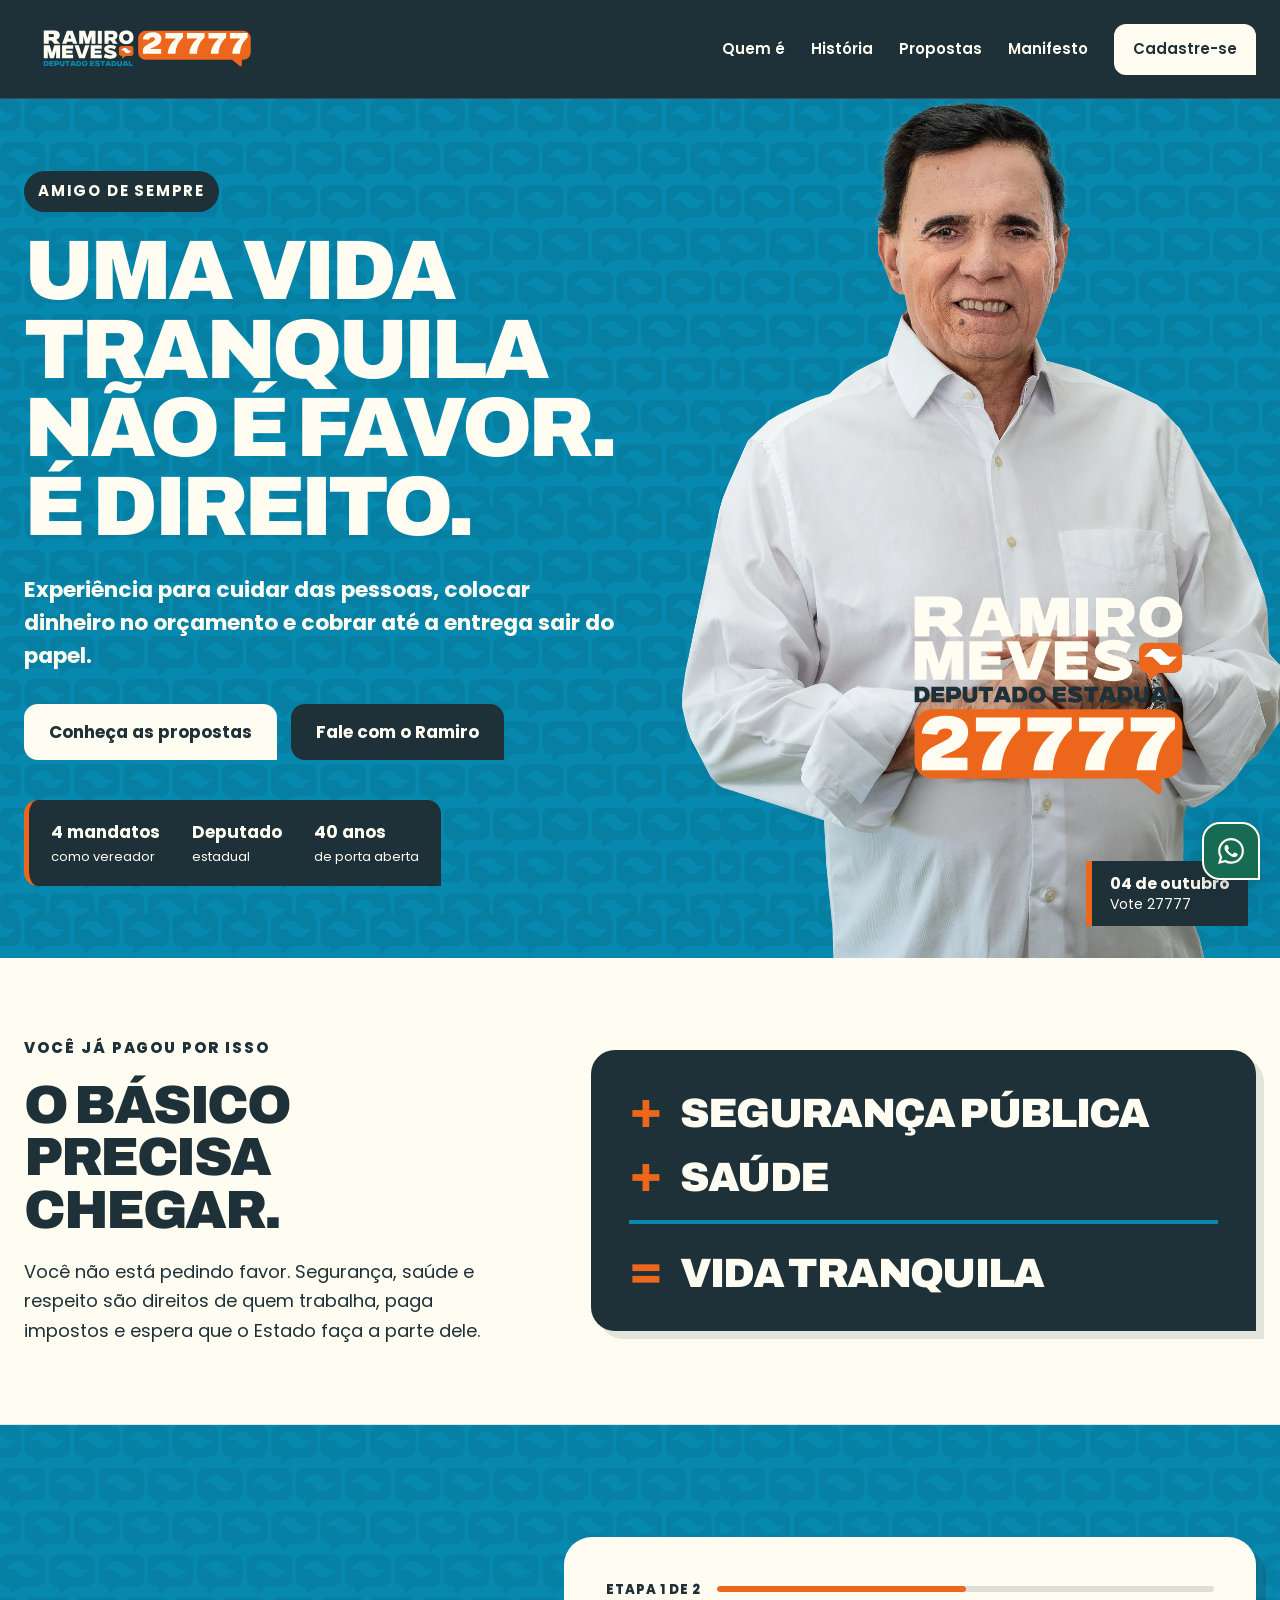
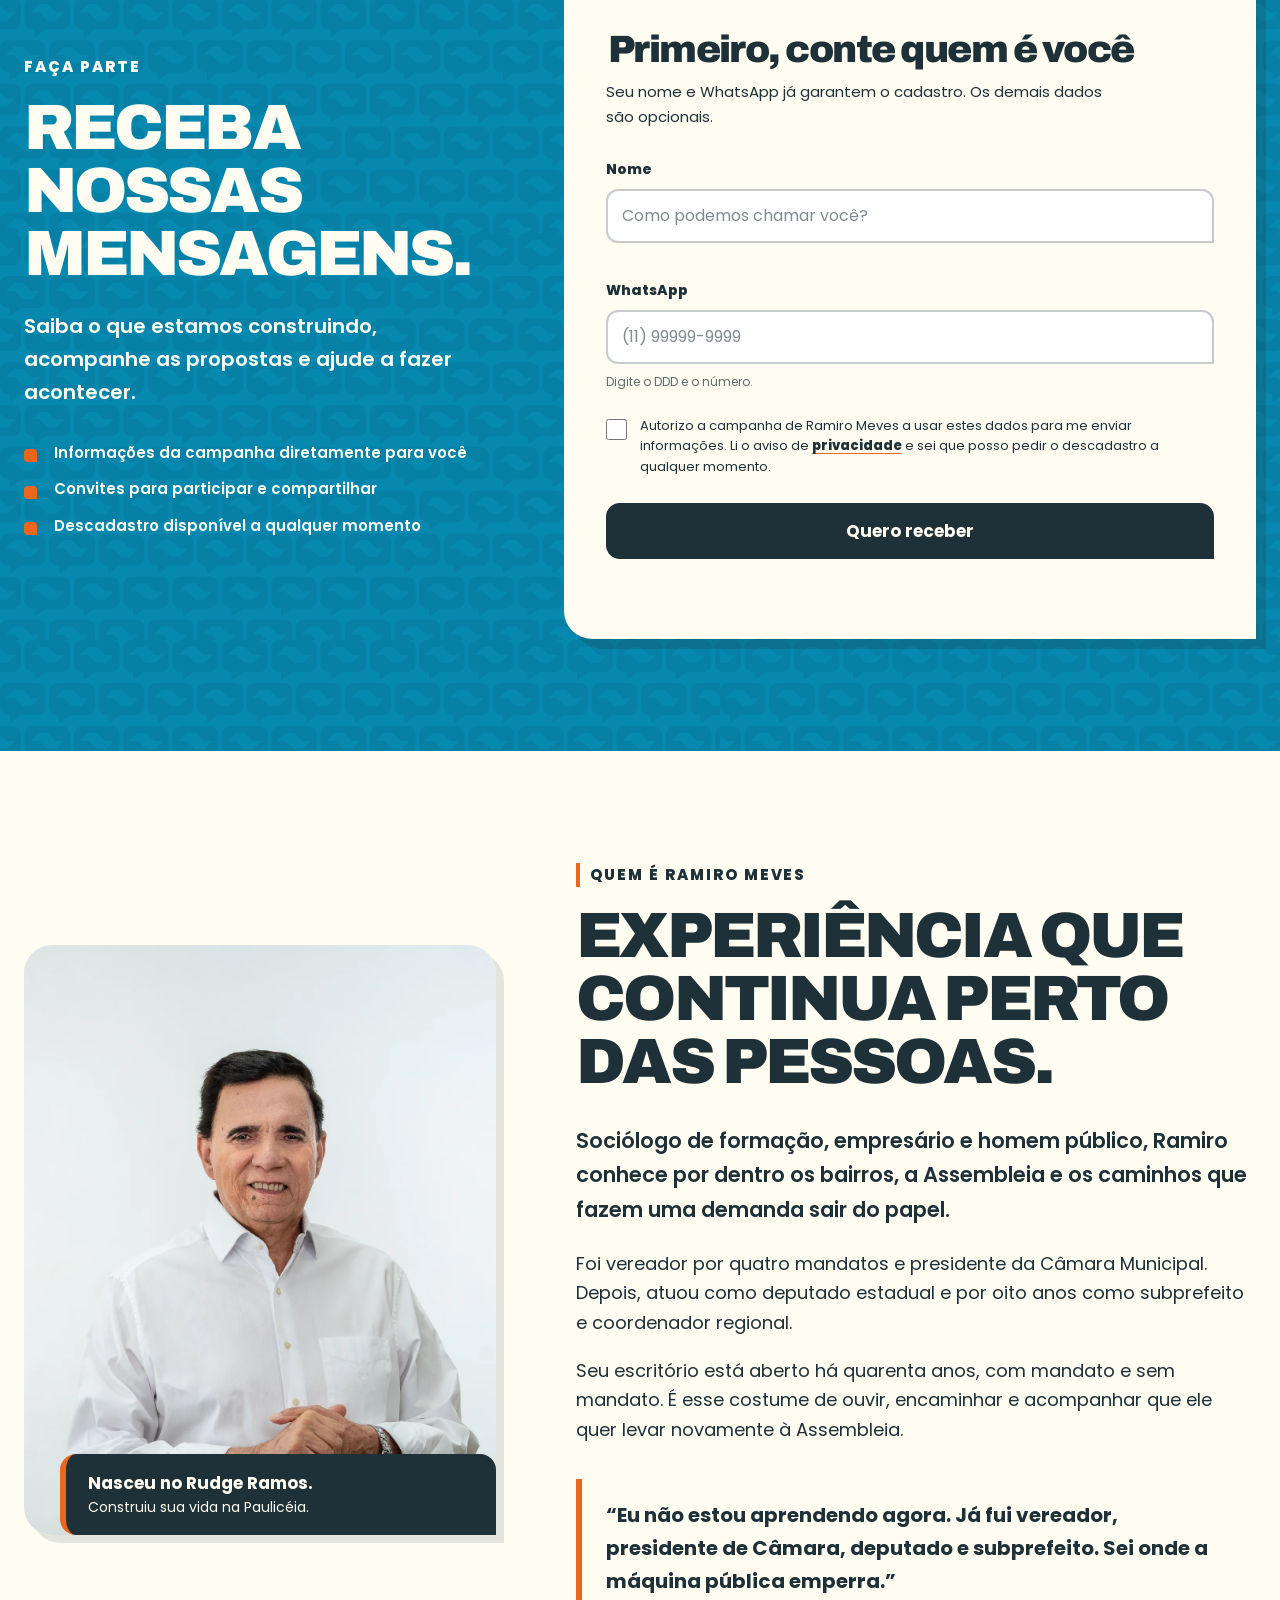
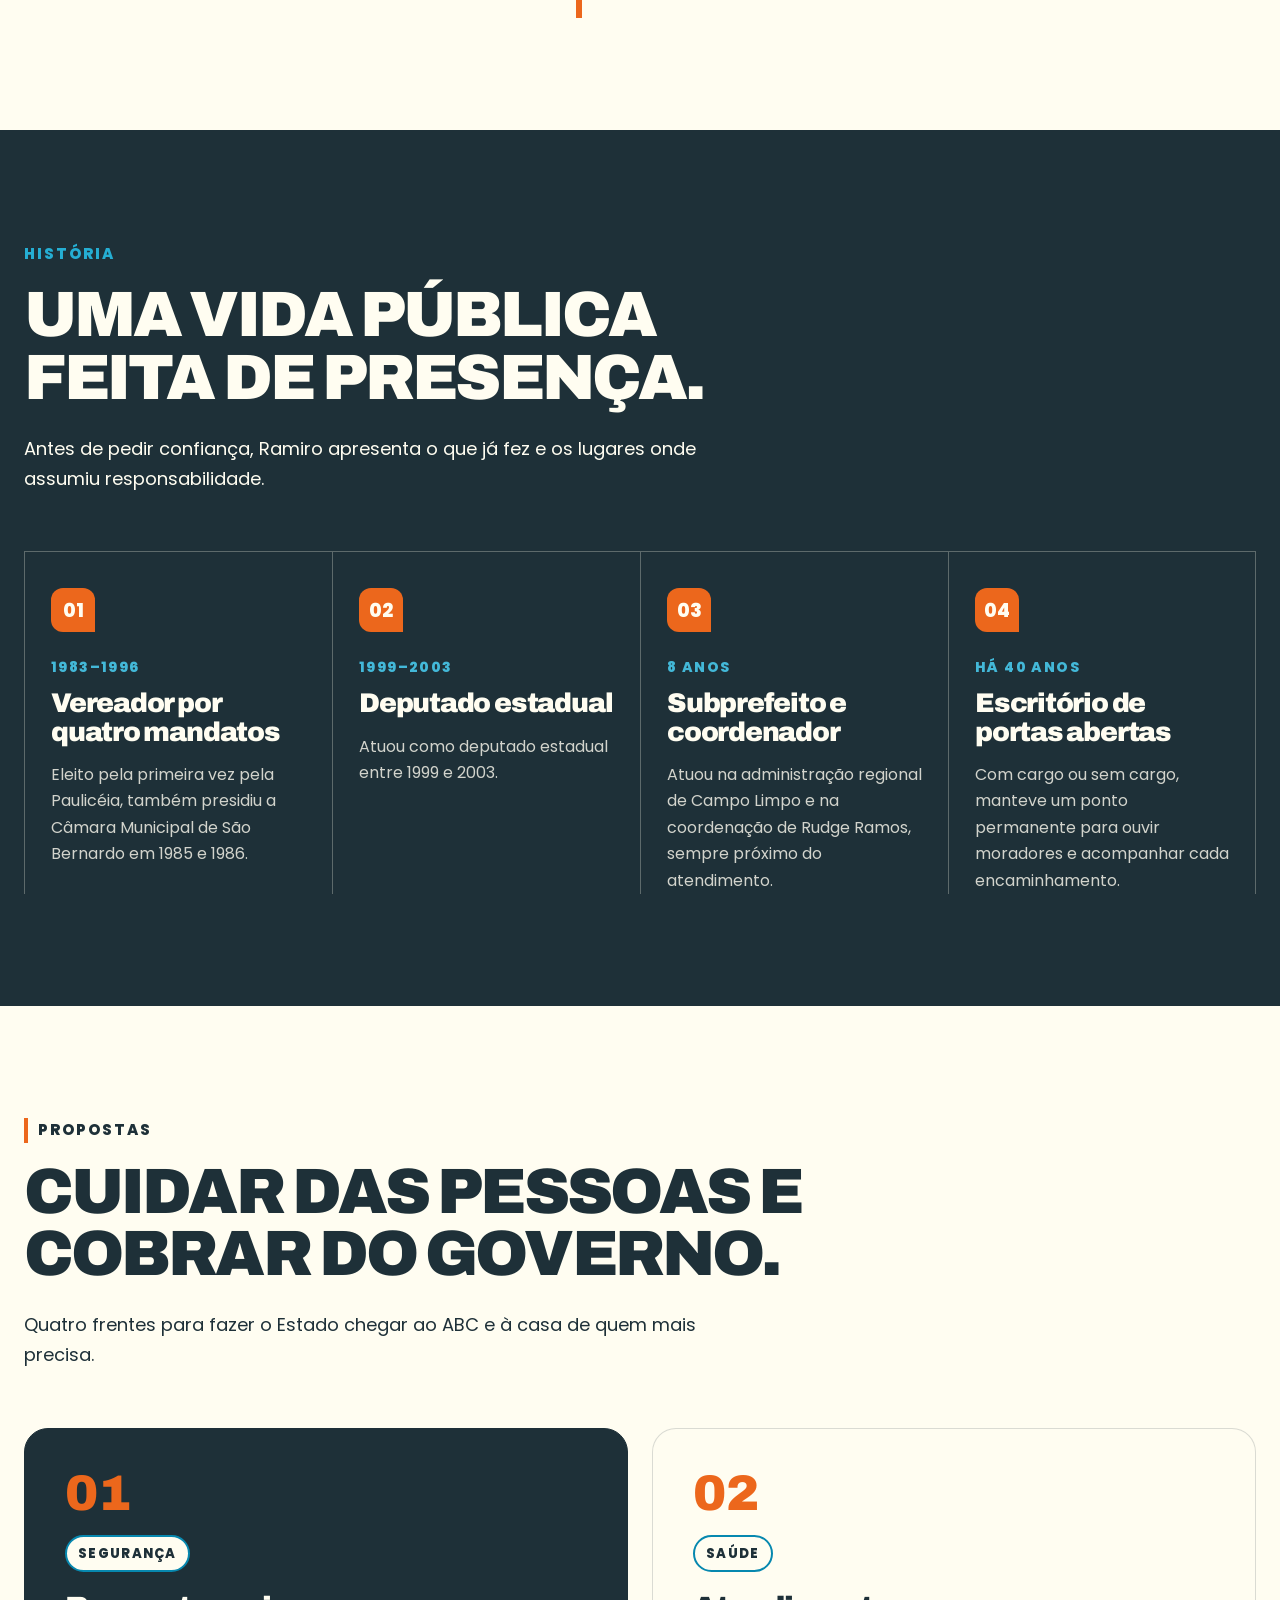
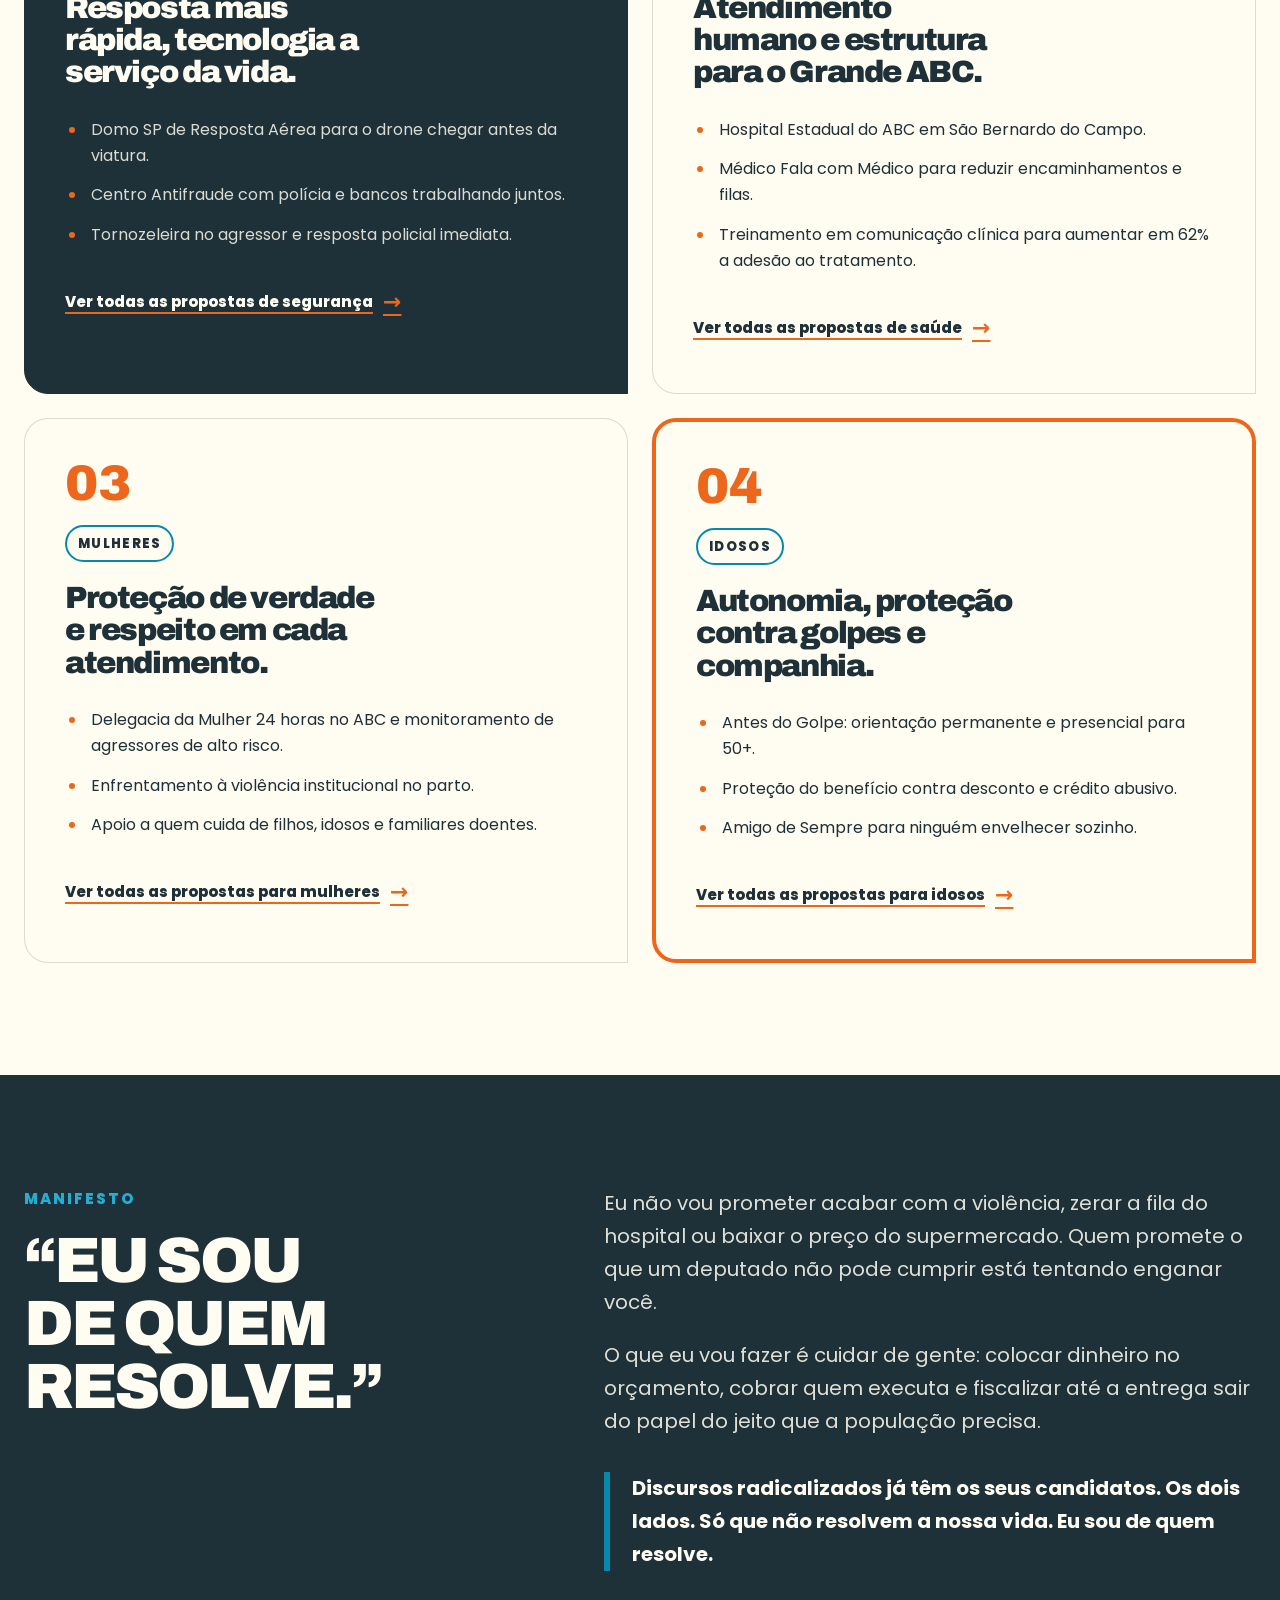
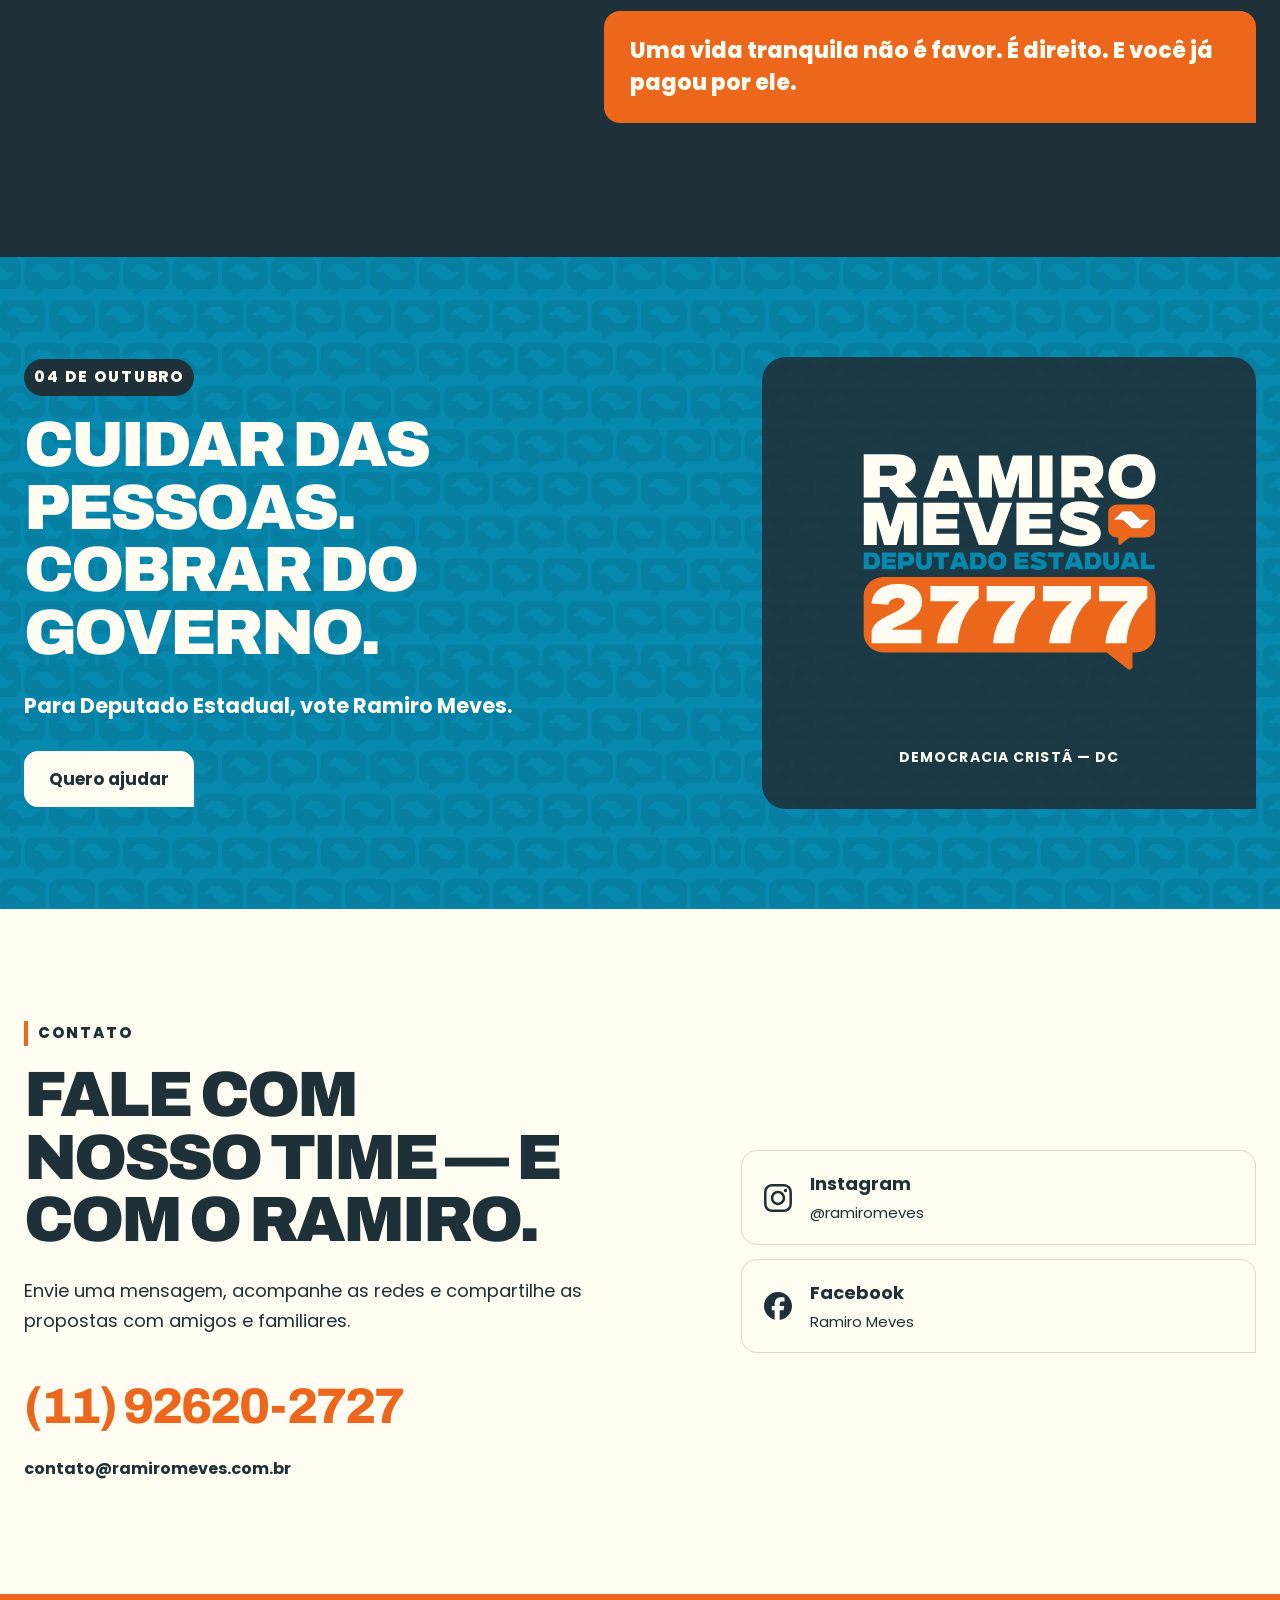
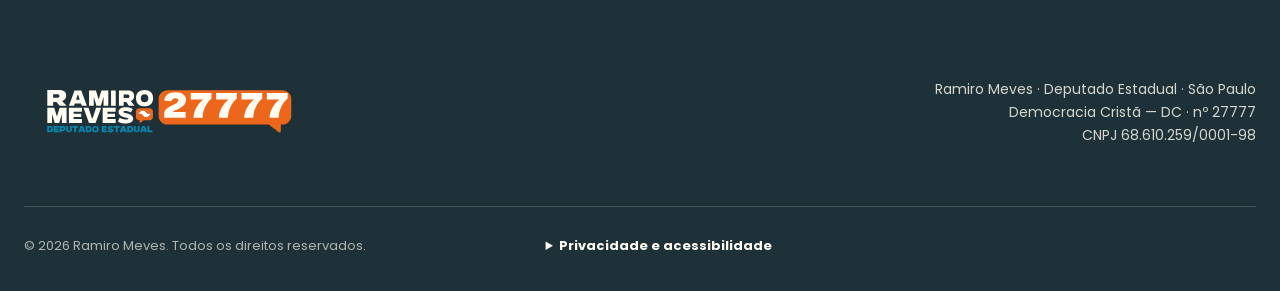
==== commit 490c37b3: "chore: backup local changes before Windows reinstall" ====
--- a/index.html
+++ b/index.html
@@ -4,6 +4,14 @@
   <meta charset="UTF-8">
   <meta name="viewport" content="width=device-width, initial-scale=1, viewport-fit=cover">
   <meta name="theme-color" content="#1E3038">
+
+  <!-- Google Tag Manager -->
+  <script>(function(w,d,s,l,i){w[l]=w[l]||[];w[l].push({'gtm.start':
+  new Date().getTime(),event:'gtm.js'});var f=d.getElementsByTagName(s)[0],
+  j=d.createElement(s),dl=l!='dataLayer'?'&l='+l:'';j.async=true;j.src=
+  'https://www.googletagmanager.com/gtm.js?id='+i+dl;f.parentNode.insertBefore(j,f);
+  })(window,document,'script','dataLayer','GTM-N5C7SF65');</script>
+  <!-- End Google Tag Manager -->
 
   <title>Ramiro Meves 27777 | Deputado Estadual por São Paulo</title>
   <meta name="description" content="Uma vida tranquila não é favor. É direito. Conheça a trajetória e as propostas de Ramiro Meves para São Paulo.">
@@ -36,6 +44,11 @@
   <link rel="stylesheet" href="style.css">
 </head>
 <body>
+  <!-- Google Tag Manager (noscript) -->
+  <noscript><iframe src="https://www.googletagmanager.com/ns.html?id=GTM-N5C7SF65"
+  height="0" width="0" style="display:none;visibility:hidden"></iframe></noscript>
+  <!-- End Google Tag Manager (noscript) -->
+
   <a class="skip-link" href="#conteudo">Ir para o conteúdo</a>
 
   <header class="site-header" data-header>
@@ -280,6 +293,7 @@
               <li>Centro Antifraude com polícia e bancos trabalhando juntos.</li>
               <li>Tornozeleira no agressor e resposta policial imediata.</li>
             </ul>
+            <a class="proposal-card__link" href="propostas/seguranca/">Ver todas as propostas de segurança <span aria-hidden="true">→</span></a>
           </article>
 
           <article class="proposal-card" data-reveal>
@@ -291,6 +305,7 @@
               <li>Médico Fala com Médico para reduzir encaminhamentos e filas.</li>
               <li>Treinamento em comunicação clínica para aumentar em 62% a adesão ao tratamento.</li>
             </ul>
+            <a class="proposal-card__link" href="propostas/saude/">Ver todas as propostas de saúde <span aria-hidden="true">→</span></a>
           </article>
 
           <article class="proposal-card" data-reveal>
@@ -302,6 +317,7 @@
               <li>Enfrentamento à violência institucional no parto.</li>
               <li>Apoio a quem cuida de filhos, idosos e familiares doentes.</li>
             </ul>
+            <a class="proposal-card__link" href="propostas/mulheres/">Ver todas as propostas para mulheres <span aria-hidden="true">→</span></a>
           </article>
 
           <article class="proposal-card proposal-card--accent" data-reveal>
@@ -313,6 +329,7 @@
               <li>Proteção do benefício contra desconto e crédito abusivo.</li>
               <li>Amigo de Sempre para ninguém envelhecer sozinho.</li>
             </ul>
+            <a class="proposal-card__link" href="propostas/idosos/">Ver todas as propostas para idosos <span aria-hidden="true">→</span></a>
           </article>
         </div>
       </div>
--- a/style.css
+++ b/style.css
@@ -1021,6 +1021,842 @@
 .proposal-card--dark li { color: rgba(255, 253, 241, .84); }
 .proposal-card li::marker { color: var(--orange); }
 
+.proposal-card__link {
+  display: inline-flex;
+  min-height: 48px;
+  align-items: center;
+  gap: 10px;
+  margin-top: 30px;
+  color: var(--slate);
+  font-size: 15px;
+  font-weight: 800;
+  text-decoration: underline;
+  text-decoration-color: var(--orange);
+  text-decoration-thickness: 2px;
+  text-underline-offset: 5px;
+}
+
+.proposal-card--dark .proposal-card__link { color: var(--cream); }
+
+.proposal-card__link span {
+  color: var(--orange);
+  font-size: 22px;
+  text-decoration: none;
+  transition: transform .2s ease;
+}
+
+.proposal-card__link:hover span,
+.proposal-card__link:focus-visible span { transform: translateX(4px); }
+
+/* Páginas temáticas de propostas */
+
+.topic-hero {
+  position: relative;
+  overflow: hidden;
+  color: var(--cream);
+  background: #087996;
+  isolation: isolate;
+}
+
+.topic-hero::before,
+.topic-cta::before {
+  content: '';
+  position: absolute;
+  inset: 0;
+  z-index: -1;
+  background-image: url('assets/images/padrao-baloes.svg');
+  background-size: 720px auto;
+  filter: brightness(.76);
+  opacity: .28;
+}
+
+.topic-hero--women,
+.topic-hero--elderly { background: var(--slate); }
+
+.topic-hero--women .button--outline-light,
+.topic-hero--elderly .button--outline-light {
+  background: transparent;
+  border-color: var(--cream);
+}
+
+.topic-hero--women .button--outline-light:hover,
+.topic-hero--women .button--outline-light:focus-visible,
+.topic-hero--elderly .button--outline-light:hover,
+.topic-hero--elderly .button--outline-light:focus-visible {
+  color: var(--slate);
+  background: var(--cream);
+}
+
+.topic-hero__inner {
+  width: min(100% - 48px, var(--shell));
+  min-height: 660px;
+  margin-inline: auto;
+  display: grid;
+  grid-template-columns: minmax(0, 1.1fr) minmax(360px, .72fr);
+  gap: 80px;
+  align-items: center;
+  padding-block: 82px;
+}
+
+.breadcrumbs {
+  display: flex;
+  flex-wrap: wrap;
+  gap: 8px;
+  align-items: center;
+  margin-bottom: 38px;
+  color: var(--cream);
+  font-size: 13px;
+  font-weight: 700;
+  letter-spacing: .04em;
+}
+
+.breadcrumbs a:hover,
+.breadcrumbs a:focus-visible {
+  color: var(--cream);
+  text-decoration: underline;
+  text-underline-offset: 4px;
+}
+
+.topic-hero h1 {
+  max-width: 850px;
+  margin-bottom: 28px;
+  color: var(--cream);
+  font-size: clamp(54px, 7.2vw, 96px);
+  line-height: .92;
+  text-transform: uppercase;
+  text-wrap: balance;
+}
+
+.topic-hero__lede {
+  max-width: 62ch;
+  margin-bottom: 0;
+  color: var(--cream);
+  font-size: clamp(19px, 1.8vw, 23px);
+  font-weight: 600;
+}
+
+.topic-hero__actions {
+  display: flex;
+  flex-wrap: wrap;
+  gap: 14px;
+  margin-top: 34px;
+}
+
+.topic-hero__featured {
+  position: relative;
+  padding: 42px 38px;
+  color: var(--slate);
+  background: var(--cream);
+  border-radius: 28px 28px 0 28px;
+  box-shadow: 10px 10px 0 rgba(30, 48, 56, .22);
+}
+
+.topic-hero--women .topic-hero__featured,
+.topic-hero--elderly .topic-hero__featured {
+  box-shadow: 10px 10px 0 var(--orange);
+}
+
+.topic-hero__index {
+  display: grid;
+  width: 62px;
+  height: 62px;
+  margin-bottom: 30px;
+  place-items: center;
+  color: var(--cream);
+  background: var(--orange);
+  border-radius: 17px 17px 0 17px;
+  font-family: 'Archivo', sans-serif;
+  font-size: 27px;
+  font-weight: 900;
+}
+
+.topic-hero__featured-label {
+  margin-bottom: 11px;
+  color: #08637A;
+  font-size: 13px;
+  font-weight: 800;
+  letter-spacing: .12em;
+  text-transform: uppercase;
+}
+
+.topic-hero__featured h2 {
+  margin-bottom: 18px;
+  color: var(--slate);
+  font-size: clamp(30px, 3.4vw, 46px);
+  line-height: 1;
+}
+
+.topic-hero__featured p:last-child {
+  margin-bottom: 0;
+  font-size: 16px;
+}
+
+.topic-intro {
+  padding-block: 96px;
+  background: var(--cream);
+}
+
+.topic-intro__heading {
+  display: grid;
+  grid-template-columns: .72fr 1.28fr;
+  gap: 80px;
+  align-items: end;
+  margin-bottom: 54px;
+}
+
+.topic-intro__heading h2 {
+  margin-bottom: 0;
+  font-size: clamp(42px, 5.2vw, 70px);
+}
+
+.topic-intro__heading > p {
+  max-width: 66ch;
+  margin-bottom: 0;
+  font-size: 19px;
+}
+
+.topic-facts {
+  display: grid;
+  grid-template-columns: repeat(3, minmax(0, 1fr));
+  gap: 22px;
+}
+
+.topic-fact {
+  min-height: 290px;
+  padding: 30px;
+  background: var(--white);
+  border: 1px solid rgba(30, 48, 56, .15);
+  border-top: 6px solid var(--blue);
+  border-radius: 18px 18px 0 18px;
+}
+
+.topic-fact:nth-child(2) { border-top-color: var(--orange); }
+
+.topic-fact__value {
+  display: block;
+  margin-bottom: 18px;
+  color: var(--orange);
+  font-family: 'Archivo', sans-serif;
+  font-size: clamp(38px, 4.8vw, 62px);
+  font-weight: 900;
+  letter-spacing: -.05em;
+  line-height: 1;
+}
+
+.topic-fact p {
+  margin-bottom: 18px;
+  font-size: 16px;
+  font-weight: 600;
+}
+
+.topic-fact small {
+  display: block;
+  color: rgba(30, 48, 56, .68);
+  font-size: 12px;
+  line-height: 1.5;
+}
+
+.topic-proposals {
+  padding-block: 110px;
+  color: var(--cream);
+  background: var(--slate);
+}
+
+.topic-proposals .section-heading h2,
+.topic-proposals .section-heading > p:last-child { color: var(--cream); }
+
+.topic-actions {
+  display: grid;
+  grid-template-columns: repeat(2, minmax(0, 1fr));
+  gap: 22px;
+  margin: 0;
+  padding: 0;
+  list-style: none;
+}
+
+.topic-action {
+  display: grid;
+  grid-template-columns: 54px minmax(0, 1fr);
+  gap: 22px;
+  min-height: 260px;
+  padding: 32px;
+  background: rgba(255, 253, 241, .055);
+  border: 1px solid rgba(255, 253, 241, .18);
+  border-radius: 20px 20px 0 20px;
+}
+
+.topic-action__number {
+  display: grid;
+  width: 48px;
+  height: 48px;
+  place-items: center;
+  color: var(--cream);
+  background: var(--orange);
+  border-radius: 13px 13px 0 13px;
+  font-family: 'Archivo', sans-serif;
+  font-weight: 900;
+}
+
+.topic-action h3 {
+  margin-bottom: 14px;
+  color: var(--cream);
+  font-size: clamp(23px, 2.2vw, 31px);
+}
+
+.topic-action p {
+  margin-bottom: 18px;
+  color: rgba(255, 253, 241, .78);
+  font-size: 15px;
+}
+
+.topic-action__instrument {
+  display: inline-block;
+  color: #63C5DF;
+  font-size: 12px;
+  font-weight: 800;
+  letter-spacing: .04em;
+  text-transform: uppercase;
+}
+
+.topic-method {
+  padding-block: 94px;
+  background: var(--cream);
+}
+
+.topic-method__grid {
+  display: grid;
+  grid-template-columns: minmax(0, .8fr) minmax(0, 1.2fr);
+  gap: 80px;
+  align-items: start;
+}
+
+.topic-method__grid h2 {
+  margin-bottom: 22px;
+  font-size: clamp(40px, 4.8vw, 66px);
+}
+
+.topic-method__steps {
+  display: grid;
+  gap: 16px;
+}
+
+.topic-method__steps article {
+  padding: 24px 26px;
+  background: var(--white);
+  border-left: 6px solid var(--orange);
+  border-radius: 14px 14px 0 14px;
+}
+
+.topic-method__steps h3 {
+  margin-bottom: 8px;
+  font-size: 24px;
+}
+
+.topic-method__steps p {
+  margin-bottom: 0;
+  font-size: 15px;
+}
+
+.topic-nav {
+  padding-block: 92px;
+  background: #F6F2E5;
+}
+
+.topic-nav__heading {
+  display: flex;
+  align-items: end;
+  justify-content: space-between;
+  gap: 28px;
+  margin-bottom: 34px;
+}
+
+.topic-nav__heading h2 {
+  margin-bottom: 0;
+  font-size: clamp(36px, 4.2vw, 58px);
+}
+
+.topic-nav__grid {
+  display: grid;
+  grid-template-columns: repeat(4, minmax(0, 1fr));
+  gap: 16px;
+}
+
+.topic-nav__grid a,
+.topic-nav__current {
+  display: flex;
+  min-height: 120px;
+  flex-direction: column;
+  justify-content: space-between;
+  padding: 22px;
+  color: var(--slate);
+  background: var(--cream);
+  border: 1px solid rgba(30, 48, 56, .16);
+  border-radius: 16px 16px 0 16px;
+  font-family: 'Archivo', sans-serif;
+  font-size: 25px;
+  font-weight: 900;
+  line-height: 1;
+  letter-spacing: -.035em;
+  text-transform: uppercase;
+}
+
+.topic-nav__grid a::after {
+  content: 'Ver propostas →';
+  color: #A84008;
+  font-family: 'Poppins', sans-serif;
+  font-size: 11px;
+  font-weight: 800;
+  letter-spacing: .05em;
+  text-transform: uppercase;
+}
+
+.topic-nav__grid a:hover,
+.topic-nav__grid a:focus-visible {
+  border-color: var(--orange);
+  transform: translateY(-3px);
+}
+
+.topic-nav__current {
+  color: var(--cream);
+  background: var(--slate);
+  border-color: var(--slate);
+}
+
+.topic-nav__current::after {
+  content: 'Você está aqui';
+  color: #63C5DF;
+  font-family: 'Poppins', sans-serif;
+  font-size: 11px;
+  font-weight: 800;
+  letter-spacing: .05em;
+}
+
+.topic-cta {
+  position: relative;
+  padding-block: 92px;
+  overflow: hidden;
+  color: var(--cream);
+  background: #087996;
+  isolation: isolate;
+}
+
+.topic-cta__inner {
+  display: flex;
+  align-items: center;
+  justify-content: space-between;
+  gap: 60px;
+}
+
+.topic-cta h2 {
+  max-width: 760px;
+  margin-bottom: 16px;
+  color: var(--cream);
+  font-size: clamp(40px, 5vw, 68px);
+}
+
+.topic-cta p {
+  max-width: 62ch;
+  margin-bottom: 0;
+  color: var(--cream);
+  font-weight: 600;
+}
+
+.topic-cta__actions {
+  display: flex;
+  min-width: 240px;
+  flex-direction: column;
+  gap: 12px;
+}
+
+/* Template de dobradinha */
+
+.template-banner {
+  padding: 11px 24px;
+  color: var(--slate);
+  background: var(--cream);
+  border-bottom: 4px solid var(--orange);
+  font-size: 13px;
+  font-weight: 800;
+  text-align: center;
+}
+
+.pair-hero {
+  position: relative;
+  overflow: hidden;
+  color: var(--cream);
+  background: #087996;
+  isolation: isolate;
+}
+
+.pair-hero::before,
+.pair-strategy::before {
+  content: '';
+  position: absolute;
+  inset: 0;
+  z-index: -1;
+  background-image: url('assets/images/padrao-baloes.svg');
+  background-size: 720px auto;
+  filter: brightness(.72);
+  opacity: .26;
+}
+
+.pair-hero__inner {
+  width: min(100% - 48px, var(--shell));
+  min-height: 690px;
+  margin-inline: auto;
+  display: grid;
+  grid-template-columns: minmax(0, .86fr) minmax(520px, 1.14fr);
+  gap: 40px;
+  align-items: center;
+}
+
+.pair-hero__content {
+  position: relative;
+  z-index: 4;
+  padding-block: 76px;
+}
+
+.pair-hero__label {
+  width: fit-content;
+  margin-bottom: 20px;
+  padding: 8px 13px;
+  color: var(--cream);
+  background: var(--slate);
+  border-radius: 999px;
+  font-size: 13px;
+  font-weight: 800;
+  letter-spacing: .1em;
+  text-transform: uppercase;
+}
+
+.pair-hero h1 {
+  max-width: 690px;
+  margin-bottom: 26px;
+  color: var(--cream);
+  font-size: clamp(52px, 6.4vw, 88px);
+  line-height: .92;
+  text-transform: uppercase;
+  text-wrap: balance;
+}
+
+.pair-hero h1 span {
+  display: block;
+  width: fit-content;
+  margin-top: .1em;
+  padding: .04em .09em .09em;
+  color: var(--slate);
+  background: var(--orange);
+  border-radius: .16em .16em 0 .16em;
+}
+
+.pair-hero__lede {
+  max-width: 55ch;
+  margin-bottom: 0;
+  color: var(--cream);
+  font-size: clamp(18px, 1.6vw, 21px);
+  font-weight: 600;
+}
+
+.pair-votes {
+  display: flex;
+  flex-wrap: wrap;
+  gap: 12px;
+  margin-top: 32px;
+}
+
+.pair-vote {
+  min-width: 190px;
+  padding: 14px 16px;
+  color: var(--slate);
+  background: var(--cream);
+  border-left: 6px solid var(--orange);
+  border-radius: 13px 13px 0 13px;
+  line-height: 1.25;
+}
+
+.pair-vote span,
+.pair-vote strong { display: block; }
+
+.pair-vote span {
+  font-size: 11px;
+  font-weight: 800;
+  letter-spacing: .07em;
+  text-transform: uppercase;
+}
+
+.pair-vote strong {
+  margin-top: 3px;
+  font-family: 'Archivo', sans-serif;
+  font-size: 23px;
+  font-weight: 900;
+}
+
+.pair-hero__visual {
+  position: relative;
+  align-self: stretch;
+  min-height: 690px;
+  display: flex;
+  align-items: end;
+  justify-content: center;
+  isolation: isolate;
+}
+
+.pair-hero__visual::before {
+  content: '';
+  position: absolute;
+  right: 4%;
+  bottom: 44px;
+  left: 4%;
+  height: 72%;
+  z-index: -1;
+  background: rgba(30, 48, 56, .7);
+  border-radius: 40px 40px 0 40px;
+}
+
+.pair-person {
+  position: relative;
+  width: 54%;
+  margin: 0;
+  align-self: end;
+}
+
+.pair-person + .pair-person { margin-left: -10%; }
+
+.pair-person img {
+  width: 100%;
+  height: 650px;
+  object-fit: contain;
+  object-position: center bottom;
+  filter: drop-shadow(0 18px 24px rgba(30, 48, 56, .28));
+}
+
+.pair-person--partner {
+  z-index: 2;
+  width: 51%;
+}
+
+.pair-person figcaption {
+  position: absolute;
+  right: 8px;
+  bottom: 28px;
+  left: 8px;
+  padding: 13px 15px;
+  color: var(--cream);
+  background: var(--slate);
+  border-left: 5px solid var(--orange);
+  border-radius: 12px 12px 0 12px;
+  font-size: 12px;
+  line-height: 1.25;
+  text-align: center;
+}
+
+.pair-person figcaption strong,
+.pair-person figcaption span { display: block; }
+
+.pair-person figcaption strong { font-size: 15px; }
+
+.pair-intro {
+  padding-block: 105px;
+  background: var(--cream);
+}
+
+.pair-intro__heading {
+  display: grid;
+  grid-template-columns: .8fr 1.2fr;
+  gap: 76px;
+  align-items: end;
+  margin-bottom: 54px;
+}
+
+.pair-intro__heading h2 {
+  margin-bottom: 0;
+  font-size: clamp(42px, 5.2vw, 70px);
+}
+
+.pair-intro__heading > p {
+  max-width: 64ch;
+  margin-bottom: 0;
+  font-size: 19px;
+}
+
+.pair-profiles {
+  display: grid;
+  grid-template-columns: repeat(2, minmax(0, 1fr));
+  gap: 24px;
+}
+
+.pair-profile {
+  position: relative;
+  min-height: 360px;
+  padding: 38px;
+  background: var(--white);
+  border: 1px solid rgba(30, 48, 56, .16);
+  border-radius: 24px 24px 0 24px;
+}
+
+.pair-profile:nth-child(2) {
+  color: var(--cream);
+  background: var(--slate);
+  border-color: var(--slate);
+}
+
+.pair-profile__role {
+  width: fit-content;
+  margin-bottom: 22px;
+  padding: 6px 10px;
+  color: var(--slate);
+  background: var(--cream);
+  border: 2px solid var(--blue);
+  border-radius: 999px;
+  font-size: 12px;
+  font-weight: 800;
+  letter-spacing: .08em;
+  text-transform: uppercase;
+}
+
+.pair-profile h3 {
+  margin-bottom: 18px;
+  font-size: clamp(30px, 3.6vw, 46px);
+}
+
+.pair-profile:nth-child(2) h3 { color: var(--cream); }
+
+.pair-profile p:last-child {
+  max-width: 56ch;
+  margin-bottom: 0;
+  font-size: 16px;
+}
+
+.pair-profile:nth-child(2) p:last-child { color: rgba(255, 253, 241, .82); }
+
+.regional-story {
+  padding-block: 108px;
+  color: var(--cream);
+  background: var(--slate);
+}
+
+.regional-story__heading {
+  max-width: 920px;
+  margin-bottom: 52px;
+}
+
+.regional-story__heading h2,
+.regional-story__heading > p:last-child { color: var(--cream); }
+
+.regional-story__article {
+  max-width: 980px;
+  margin-inline: auto;
+  padding: 52px 58px;
+  color: var(--slate);
+  background: var(--cream);
+  border-left: 9px solid var(--orange);
+  border-radius: 28px 28px 0 28px;
+}
+
+.regional-story__article p {
+  margin-bottom: 25px;
+  font-size: clamp(18px, 1.7vw, 21px);
+  line-height: 1.8;
+}
+
+.regional-story__article p:last-child { margin-bottom: 0; }
+
+.regional-story__article p:first-child::first-letter {
+  float: left;
+  margin: .08em .12em 0 0;
+  color: var(--orange);
+  font-family: 'Archivo', sans-serif;
+  font-size: 4.4em;
+  font-weight: 900;
+  line-height: .75;
+}
+
+.regional-story__article strong { color: #08637A; }
+
+.pair-strategy {
+  position: relative;
+  padding-block: 102px;
+  overflow: hidden;
+  color: var(--cream);
+  background: #087996;
+  isolation: isolate;
+}
+
+.pair-strategy h2,
+.pair-strategy .section-heading > p:last-child { color: var(--cream); }
+
+.pair-strategy__grid {
+  display: grid;
+  grid-template-columns: repeat(3, minmax(0, 1fr));
+  gap: 20px;
+}
+
+.pair-strategy__grid article {
+  padding: 30px;
+  color: var(--slate);
+  background: var(--cream);
+  border-radius: 18px 18px 0 18px;
+}
+
+.pair-strategy__grid span {
+  display: grid;
+  width: 46px;
+  height: 46px;
+  margin-bottom: 22px;
+  place-items: center;
+  color: var(--cream);
+  background: var(--orange);
+  border-radius: 12px 12px 0 12px;
+  font-family: 'Archivo', sans-serif;
+  font-weight: 900;
+}
+
+.pair-strategy__grid h3 {
+  margin-bottom: 12px;
+  font-size: 27px;
+}
+
+.pair-strategy__grid p {
+  margin-bottom: 0;
+  font-size: 15px;
+}
+
+.pair-closing {
+  padding-block: 96px;
+  background: var(--cream);
+}
+
+.pair-closing__inner {
+  display: grid;
+  grid-template-columns: 1.25fr .75fr;
+  gap: 76px;
+  align-items: center;
+}
+
+.pair-closing h2 {
+  margin-bottom: 18px;
+  font-size: clamp(42px, 5.2vw, 70px);
+}
+
+.pair-closing p { max-width: 62ch; }
+
+.pair-closing__actions {
+  display: grid;
+  gap: 12px;
+}
+
+.pair-closing .button--outline-light {
+  color: var(--slate);
+  background: transparent;
+  border-color: var(--slate);
+}
+
+.pair-closing .button--outline-light:hover,
+.pair-closing .button--outline-light:focus-visible {
+  color: var(--cream);
+  background: var(--slate);
+}
+
 .manifesto {
   color: var(--cream);
   background: var(--slate);
@@ -1289,6 +2125,14 @@
   .history__list li:nth-child(4) { border-top: 1px solid rgba(255, 253, 241, .28); }
 
   .history__list li:nth-child(4) { border-right: 1px solid rgba(255, 253, 241, .28); }
+
+  .topic-nav__grid { grid-template-columns: repeat(2, minmax(0, 1fr)); }
+
+  .pair-hero__inner {
+    grid-template-columns: minmax(0, .75fr) minmax(480px, 1.25fr);
+  }
+
+  .pair-strategy__grid { grid-template-columns: 1fr; }
 }
 
 @media (max-width: 920px) {
@@ -1336,10 +2180,25 @@
   .about__grid,
   .manifesto__grid,
   .vote__grid,
-  .contact__grid {
+  .contact__grid,
+  .topic-hero__inner,
+  .topic-intro__heading,
+  .topic-method__grid,
+  .pair-hero__inner,
+  .pair-intro__heading,
+  .pair-closing__inner {
     grid-template-columns: 1fr;
     gap: 56px;
   }
+
+  .topic-hero__inner { min-height: auto; }
+  .topic-hero__featured { width: min(100%, 620px); }
+  .topic-facts { grid-template-columns: 1fr; }
+  .topic-fact { min-height: auto; }
+
+  .pair-hero__inner { min-height: auto; }
+  .pair-hero__content { padding-bottom: 0; }
+  .pair-hero__visual { min-height: 620px; }
 
   .capture__intro { position: static; }
 
@@ -1359,7 +2218,9 @@
 
   .section-shell,
   .site-header__inner,
-  .campaign-hero__inner { width: min(100% - 32px, var(--shell)); }
+  .campaign-hero__inner,
+  .topic-hero__inner,
+  .pair-hero__inner { width: min(100% - 32px, var(--shell)); }
 
   .section { padding-block: 76px; }
   h2 { font-size: clamp(38px, 11vw, 56px); }
@@ -1442,6 +2303,36 @@
   .vote__signature { padding: 26px; }
   .contact__phone { font-size: 34px; }
 
+  .topic-hero__inner { padding-block: 52px 70px; }
+  .topic-hero h1 { font-size: clamp(46px, 14vw, 68px); }
+  .topic-hero__featured { padding: 30px 24px; }
+  .topic-intro,
+  .topic-proposals,
+  .topic-method,
+  .topic-nav,
+  .topic-cta { padding-block: 72px; }
+  .topic-actions { grid-template-columns: 1fr; }
+  .topic-action { min-height: auto; padding: 28px 22px; }
+  .topic-nav__heading,
+  .topic-cta__inner { align-items: stretch; flex-direction: column; }
+  .topic-cta__actions { width: 100%; min-width: 0; }
+
+  .template-banner { padding-inline: 16px; }
+  .pair-hero__content { padding-top: 52px; }
+  .pair-hero h1 { font-size: clamp(46px, 13.5vw, 68px); }
+  .pair-votes { display: grid; grid-template-columns: 1fr 1fr; }
+  .pair-vote { min-width: 0; }
+  .pair-hero__visual { min-height: 510px; }
+  .pair-person img { height: 500px; }
+  .pair-person figcaption { right: 2px; left: 2px; padding-inline: 8px; }
+  .pair-intro,
+  .regional-story,
+  .pair-strategy,
+  .pair-closing { padding-block: 72px; }
+  .pair-profiles { grid-template-columns: 1fr; }
+  .regional-story__article { padding: 36px 28px; }
+  .pair-closing__actions { width: 100%; }
+
   .site-footer__top {
     align-items: flex-start;
     flex-direction: column;
@@ -1476,6 +2367,22 @@
   }
 
   .contact__phone { font-size: 30px; }
+
+  .topic-hero__actions { flex-direction: column; }
+  .topic-action { grid-template-columns: 44px minmax(0, 1fr); gap: 15px; }
+  .topic-action__number { width: 42px; height: 42px; }
+  .topic-nav__grid { grid-template-columns: 1fr; }
+
+  .pair-hero__visual { min-height: 430px; }
+  .pair-person { width: 58%; }
+  .pair-person--partner { width: 55%; }
+  .pair-person + .pair-person { margin-left: -16%; }
+  .pair-person img { height: 420px; }
+  .pair-person figcaption { bottom: 10px; font-size: 10px; }
+  .pair-person figcaption strong { font-size: 12px; }
+  .pair-profile { min-height: auto; padding: 30px 24px; }
+  .regional-story__article { padding: 30px 22px; }
+  .regional-story__article p:first-child::first-letter { font-size: 3.8em; }
 }
 
 @media (min-width: 721px) and (max-height: 700px) {
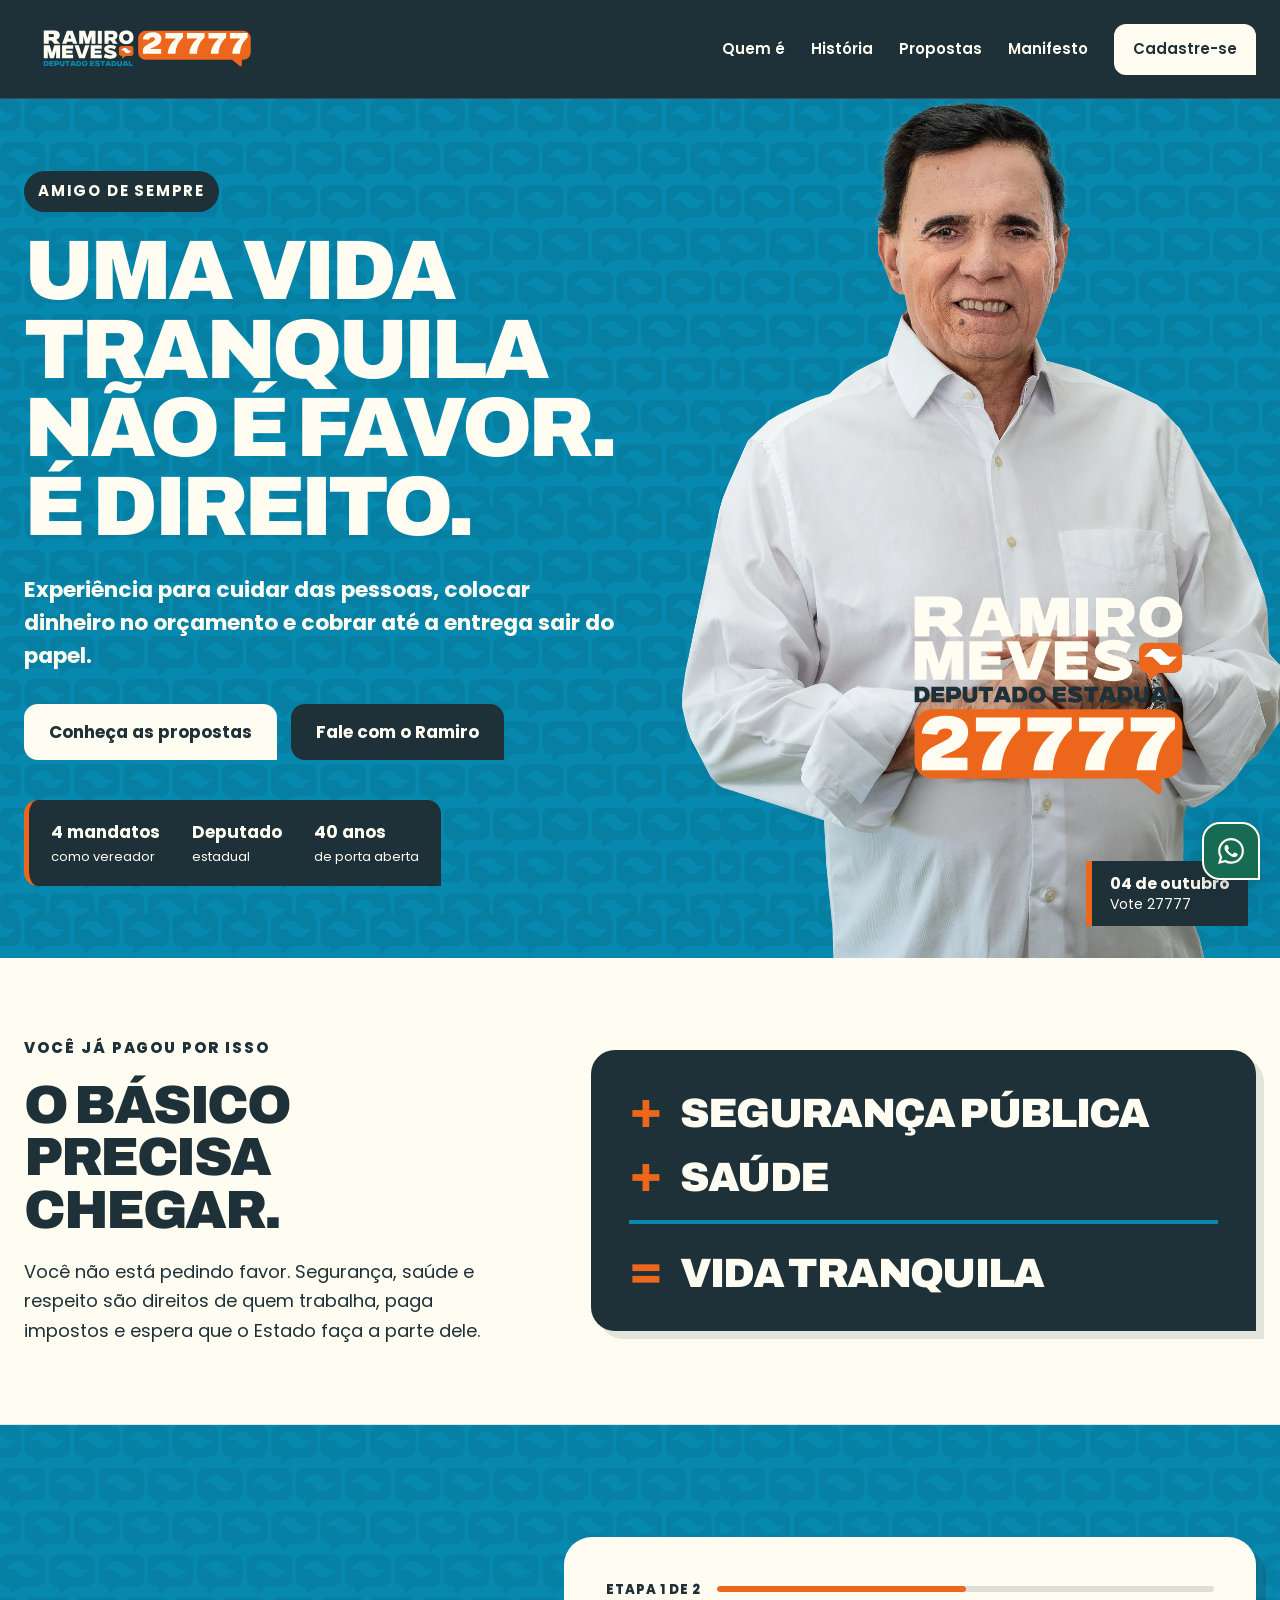
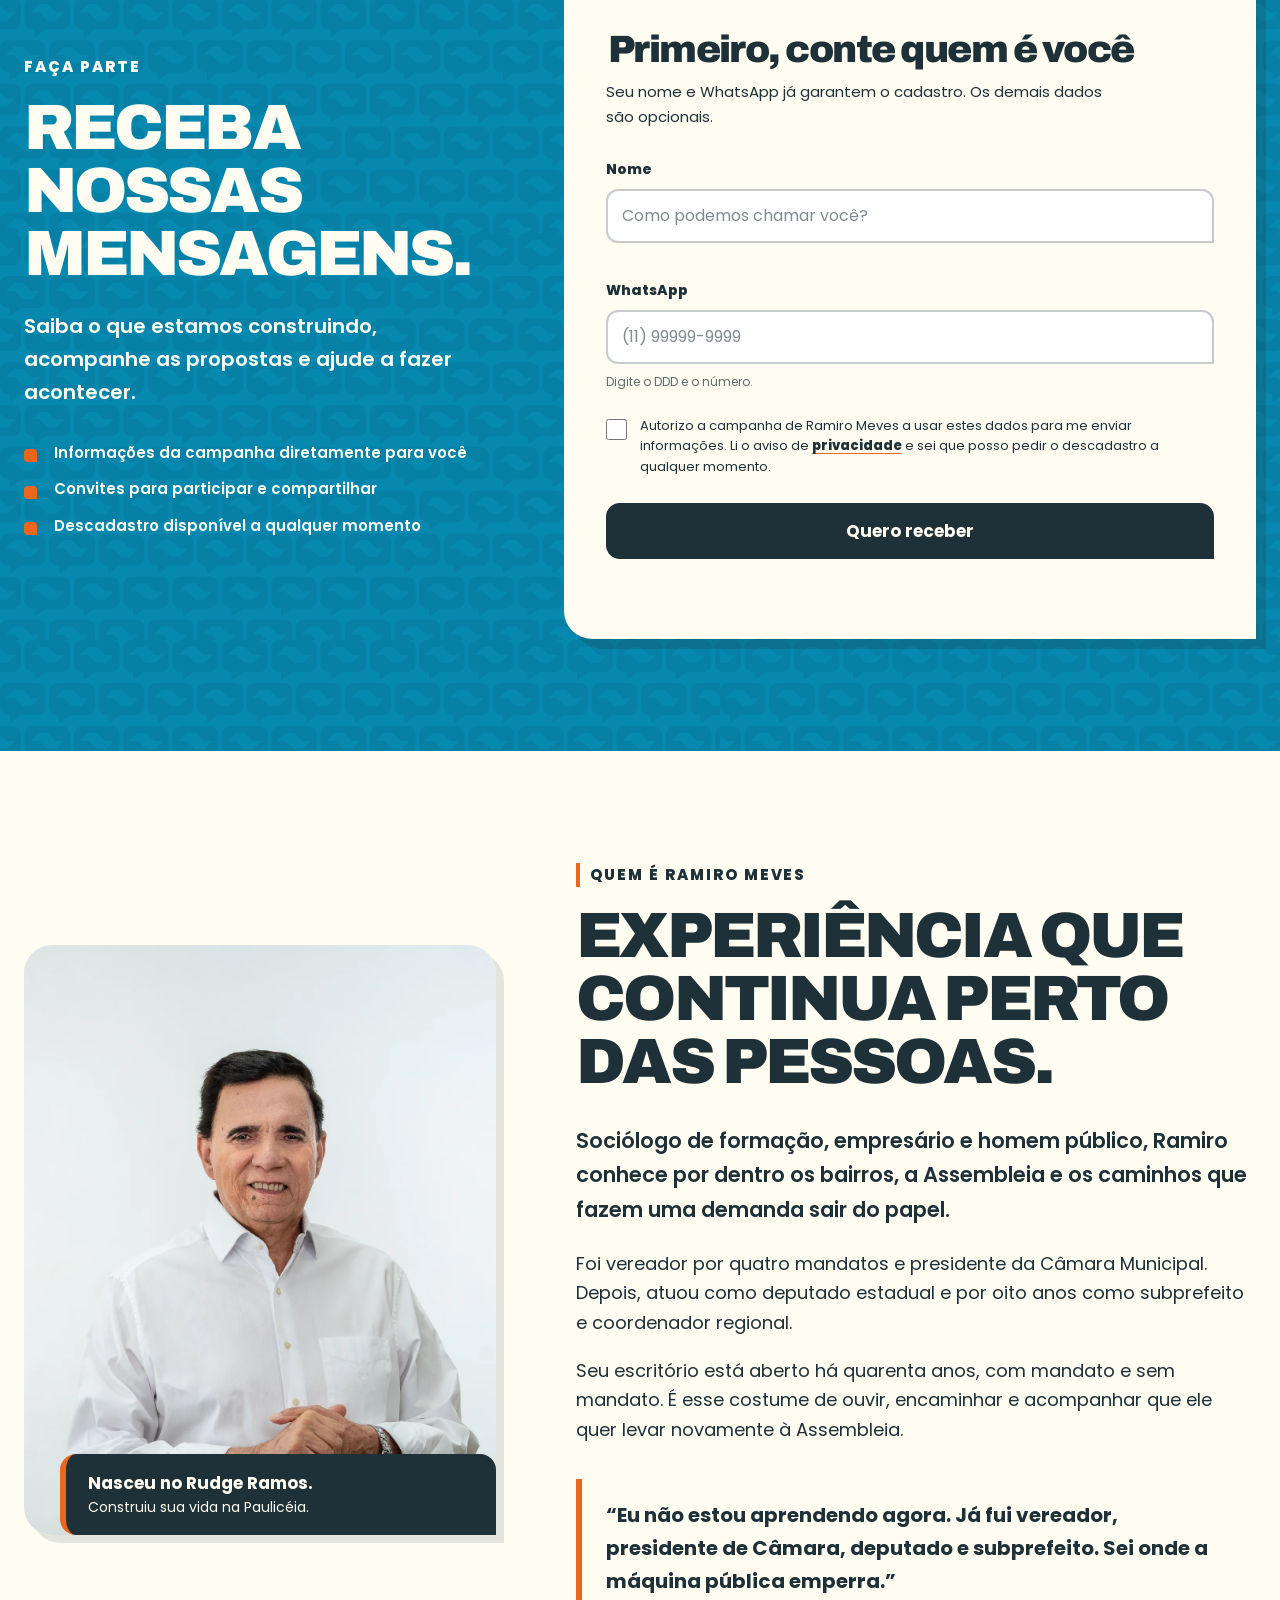
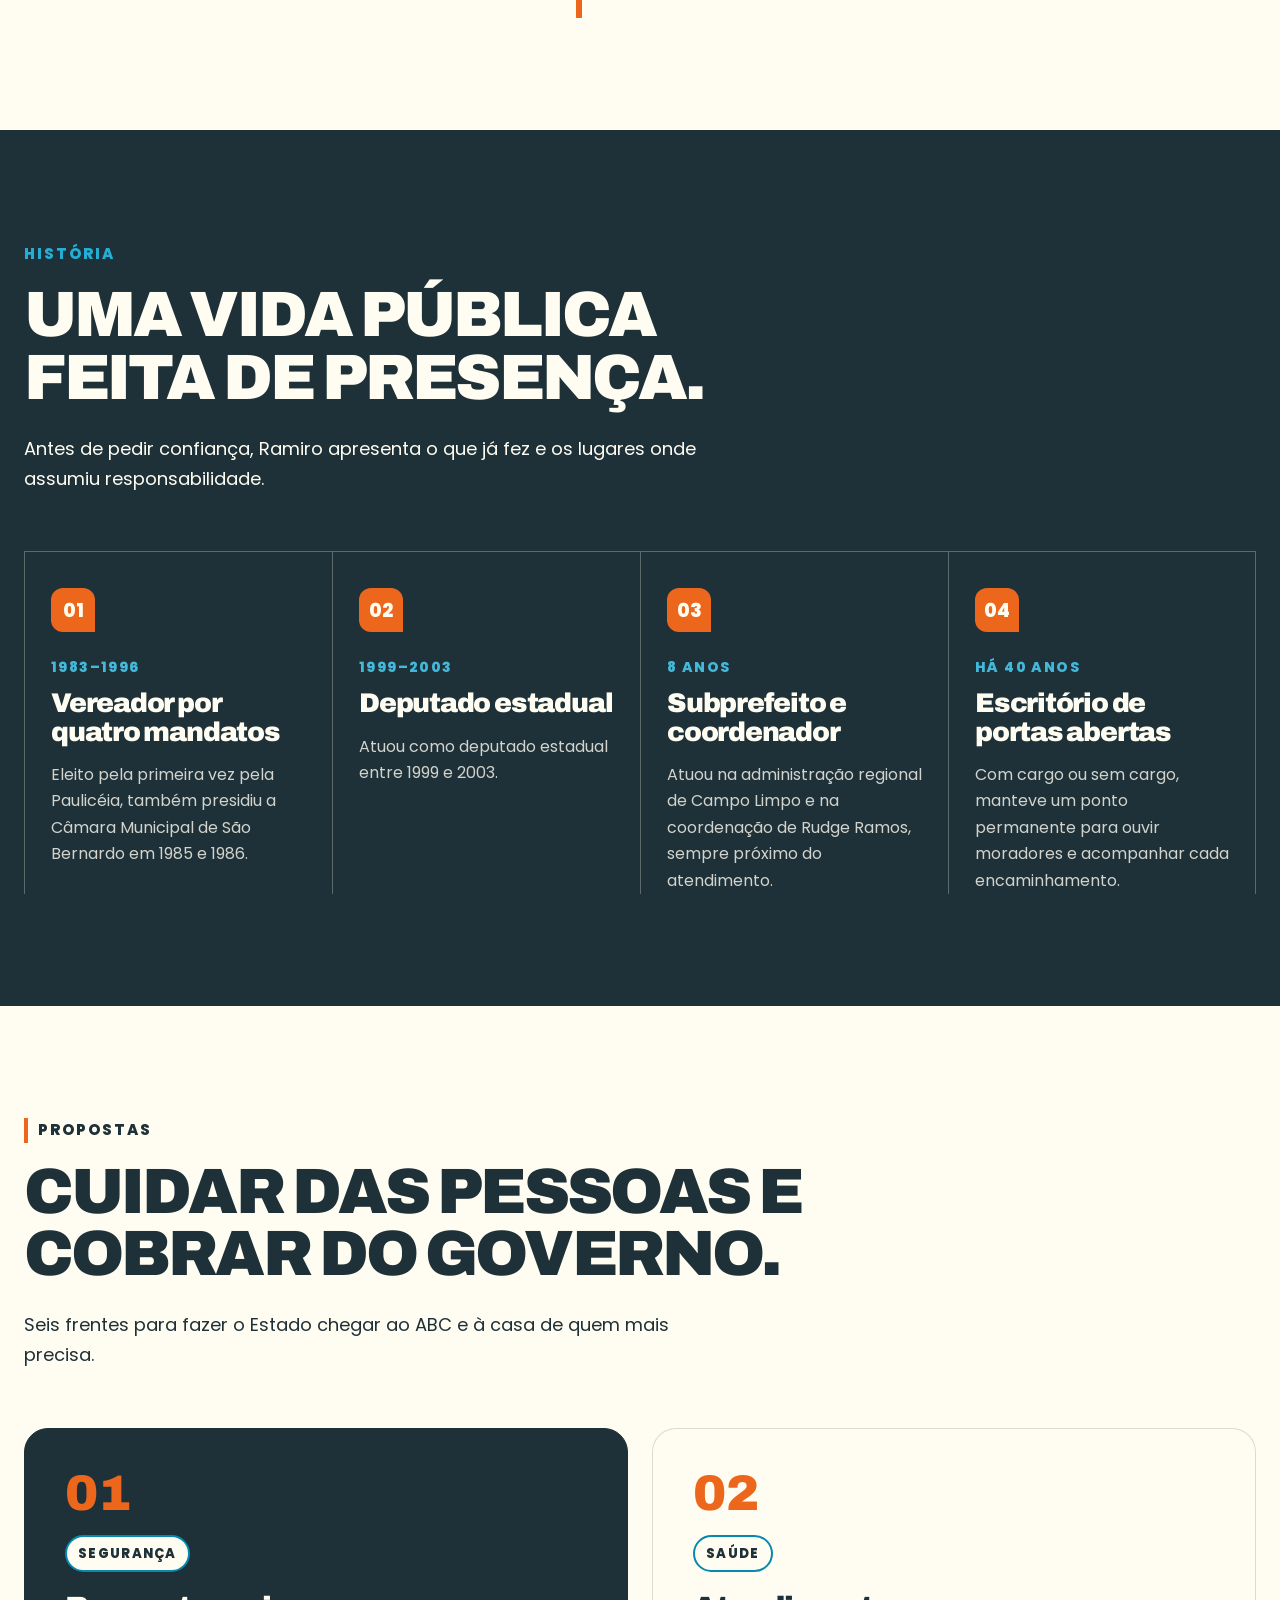
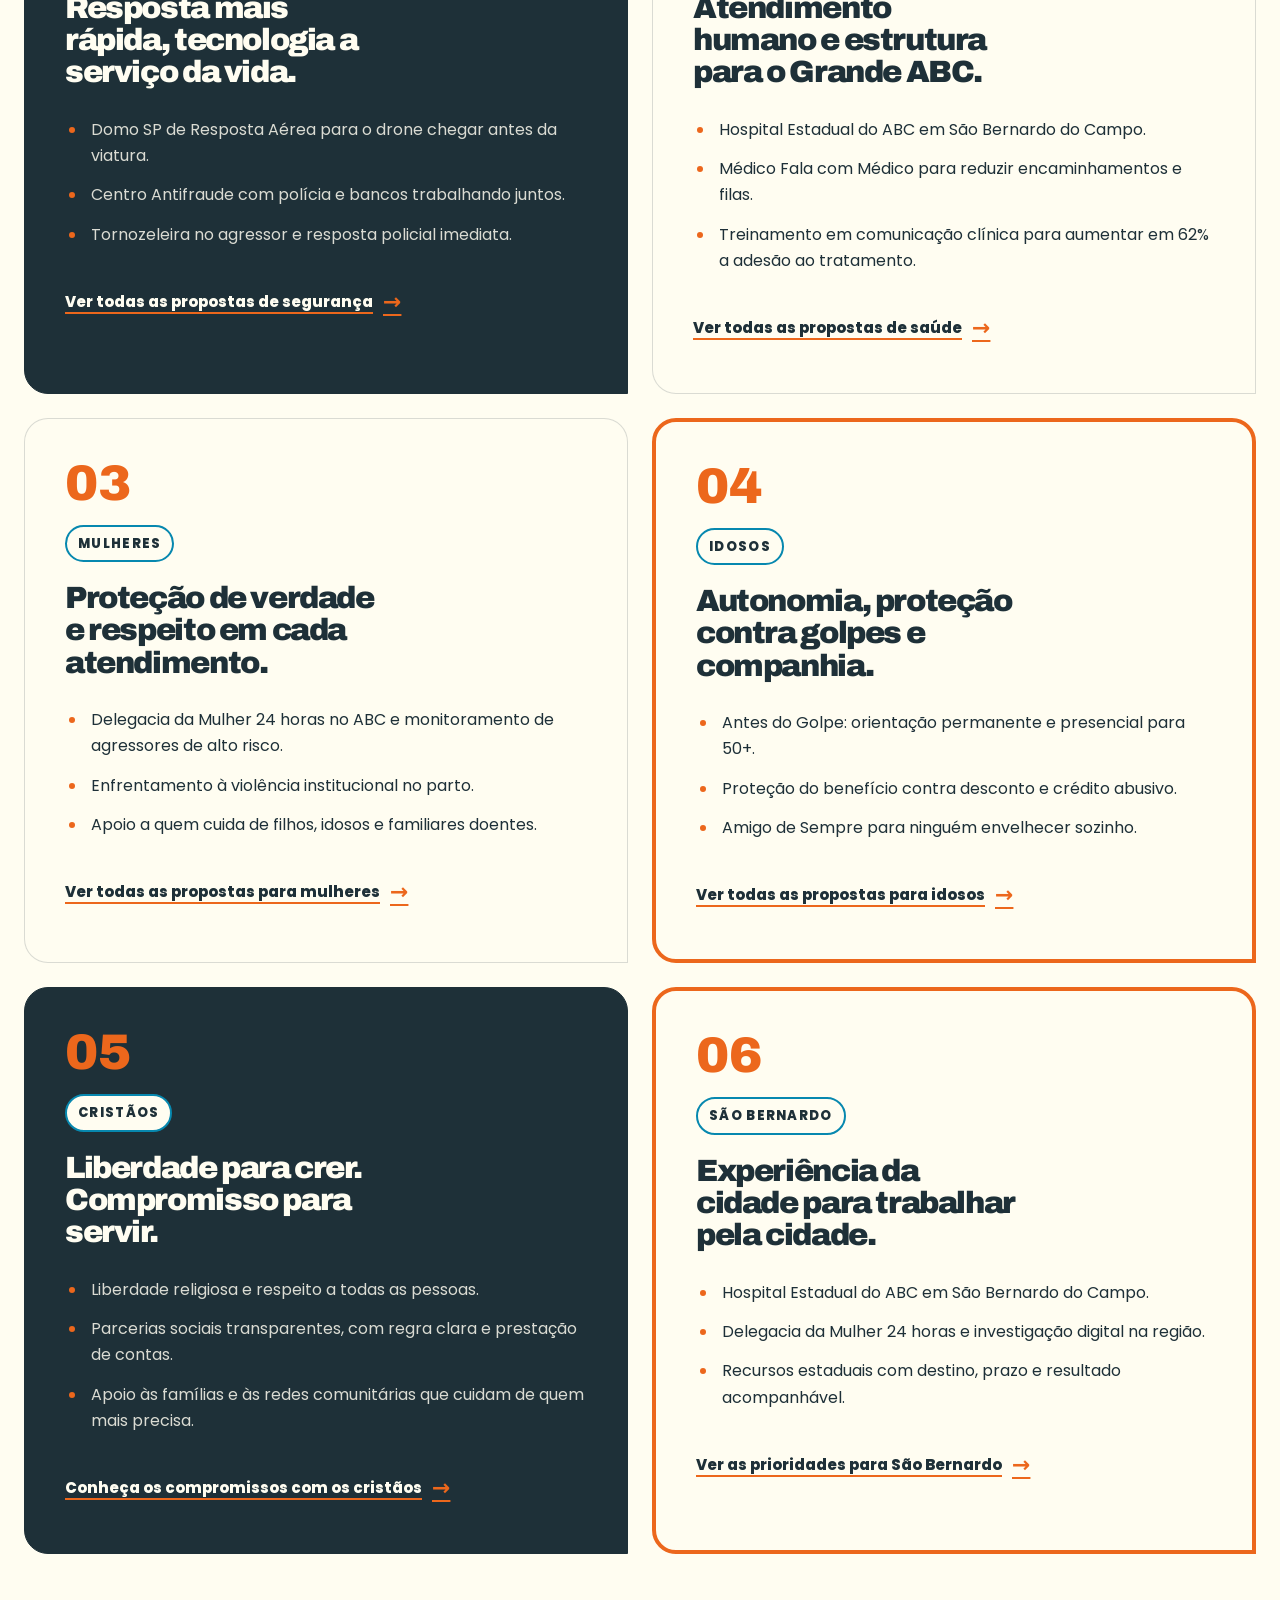
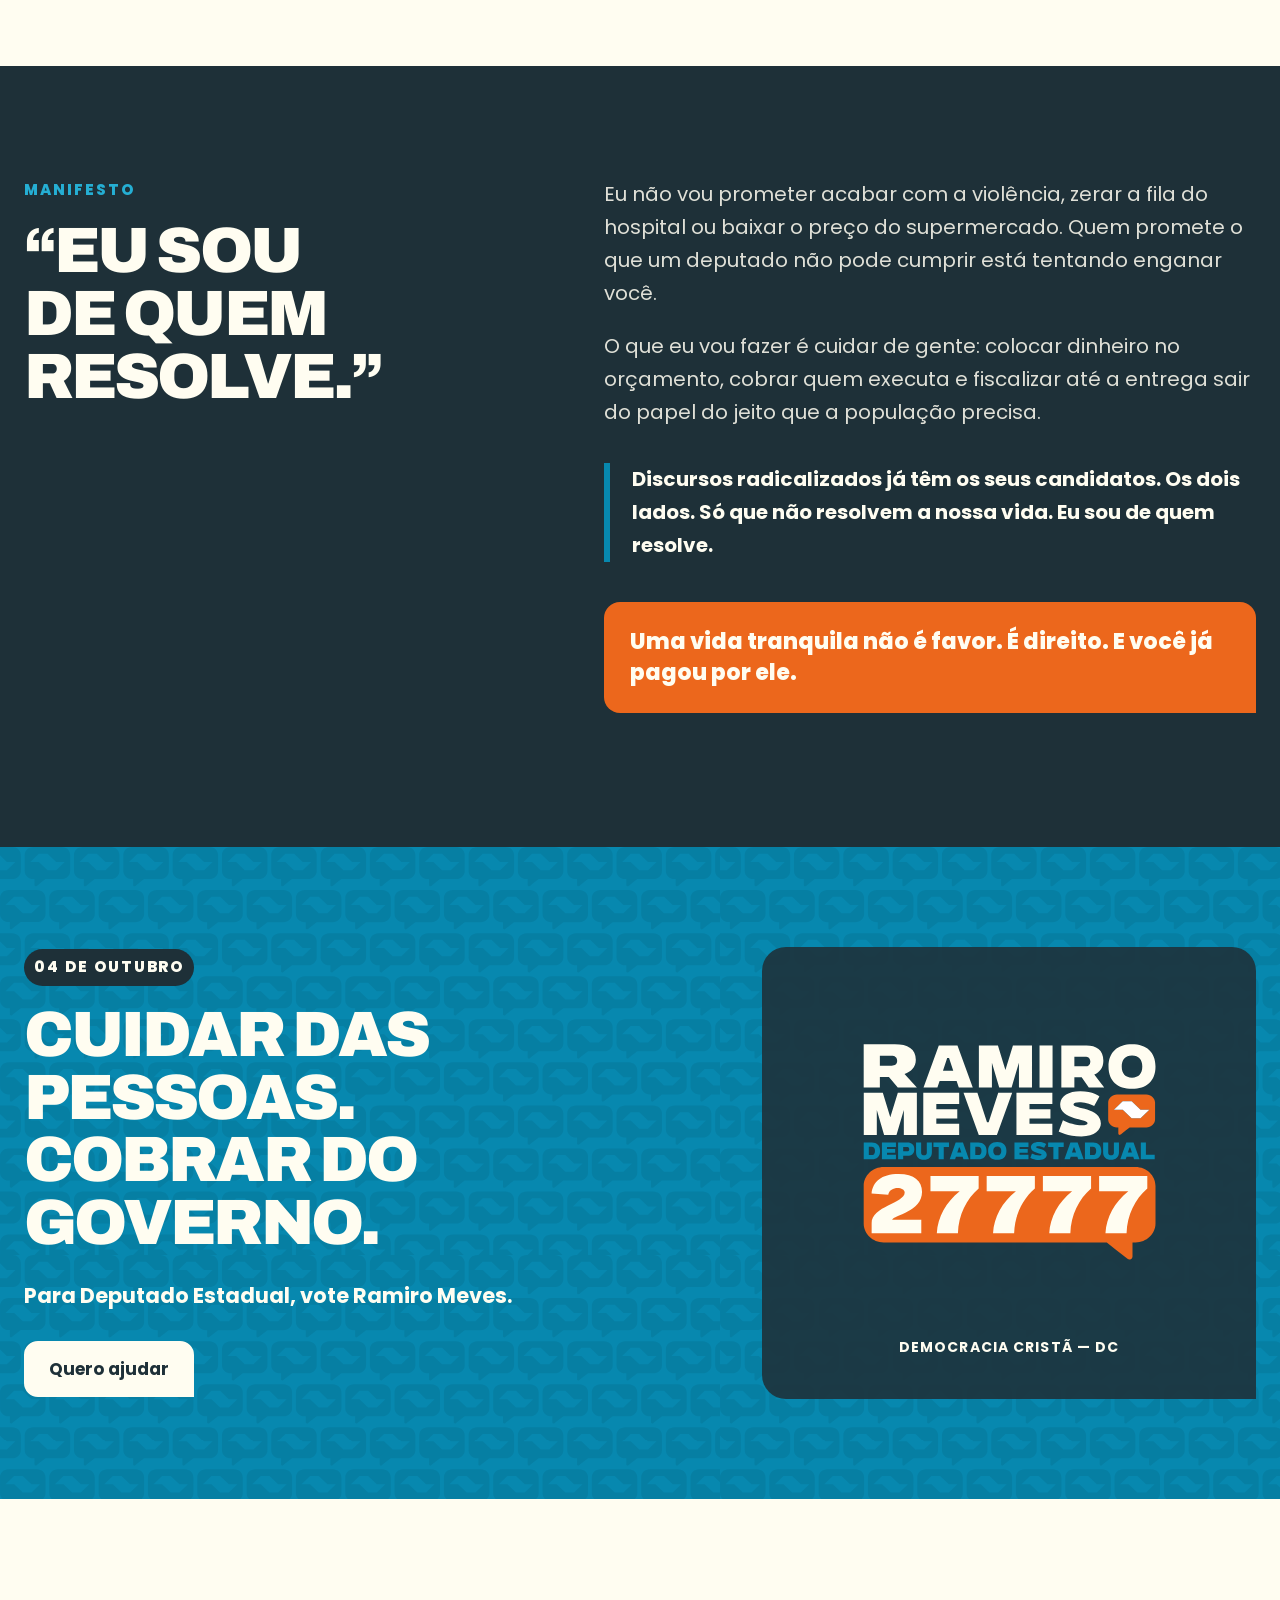
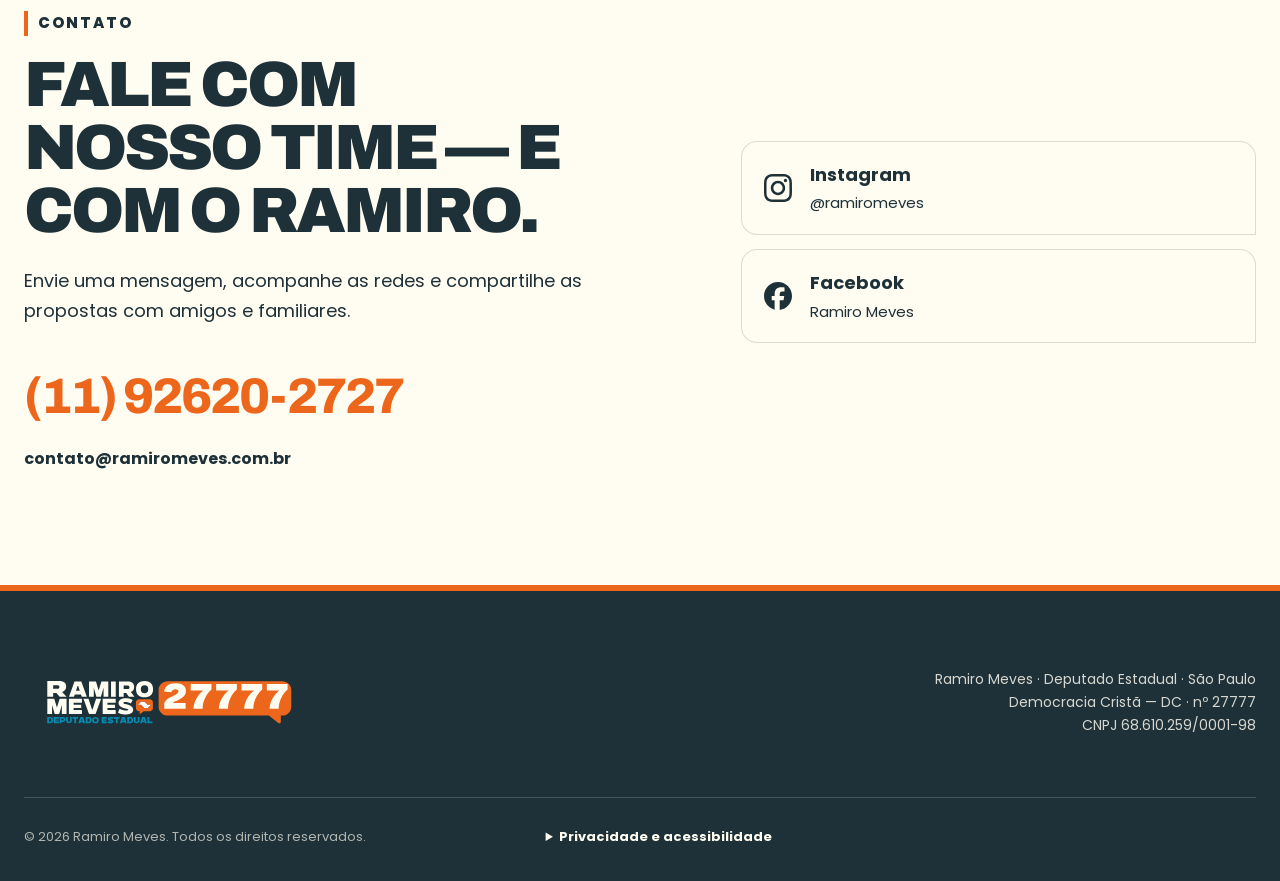
==== commit 78ecaa86: "feat: adiciona LPs tematicas com imagens" ====
--- a/index.html
+++ b/index.html
@@ -280,7 +280,7 @@
         <div class="section-heading" data-reveal>
           <p class="eyebrow eyebrow--orange">Propostas</p>
           <h2 id="proposals-title">Cuidar das pessoas e cobrar do governo.</h2>
-          <p>Quatro frentes para fazer o Estado chegar ao ABC e à casa de quem mais precisa.</p>
+          <p>Seis frentes para fazer o Estado chegar ao ABC e à casa de quem mais precisa.</p>
         </div>
 
         <div class="proposal-grid">
@@ -330,6 +330,30 @@
               <li>Amigo de Sempre para ninguém envelhecer sozinho.</li>
             </ul>
             <a class="proposal-card__link" href="propostas/idosos/">Ver todas as propostas para idosos <span aria-hidden="true">→</span></a>
+          </article>
+
+          <article class="proposal-card proposal-card--dark" data-reveal>
+            <p class="proposal-card__number">05</p>
+            <p class="proposal-card__tag">Cristãos</p>
+            <h3>Liberdade para crer. Compromisso para servir.</h3>
+            <ul>
+              <li>Liberdade religiosa e respeito a todas as pessoas.</li>
+              <li>Parcerias sociais transparentes, com regra clara e prestação de contas.</li>
+              <li>Apoio às famílias e às redes comunitárias que cuidam de quem mais precisa.</li>
+            </ul>
+            <a class="proposal-card__link" href="propostas/cristaos/">Conheça os compromissos com os cristãos <span aria-hidden="true">→</span></a>
+          </article>
+
+          <article class="proposal-card proposal-card--accent" data-reveal>
+            <p class="proposal-card__number">06</p>
+            <p class="proposal-card__tag">São Bernardo</p>
+            <h3>Experiência da cidade para trabalhar pela cidade.</h3>
+            <ul>
+              <li>Hospital Estadual do ABC em São Bernardo do Campo.</li>
+              <li>Delegacia da Mulher 24 horas e investigação digital na região.</li>
+              <li>Recursos estaduais com destino, prazo e resultado acompanhável.</li>
+            </ul>
+            <a class="proposal-card__link" href="propostas/sao-bernardo/">Ver as prioridades para São Bernardo <span aria-hidden="true">→</span></a>
           </article>
         </div>
       </div>
--- a/style.css
+++ b/style.css
@@ -1071,10 +1071,12 @@
 }
 
 .topic-hero--women,
-.topic-hero--elderly { background: var(--slate); }
+.topic-hero--elderly,
+.topic-hero--faith { background: var(--slate); }
 
 .topic-hero--women .button--outline-light,
-.topic-hero--elderly .button--outline-light {
+.topic-hero--elderly .button--outline-light,
+.topic-hero--faith .button--outline-light {
   background: transparent;
   border-color: var(--cream);
 }
@@ -1082,7 +1084,9 @@
 .topic-hero--women .button--outline-light:hover,
 .topic-hero--women .button--outline-light:focus-visible,
 .topic-hero--elderly .button--outline-light:hover,
-.topic-hero--elderly .button--outline-light:focus-visible {
+.topic-hero--elderly .button--outline-light:focus-visible,
+.topic-hero--faith .button--outline-light:hover,
+.topic-hero--faith .button--outline-light:focus-visible {
   color: var(--slate);
   background: var(--cream);
 }
@@ -1152,7 +1156,8 @@
 }
 
 .topic-hero--women .topic-hero__featured,
-.topic-hero--elderly .topic-hero__featured {
+.topic-hero--elderly .topic-hero__featured,
+.topic-hero--faith .topic-hero__featured {
   box-shadow: 10px 10px 0 var(--orange);
 }
 
@@ -1189,6 +1194,51 @@
 .topic-hero__featured p:last-child {
   margin-bottom: 0;
   font-size: 16px;
+}
+
+.topic-photo {
+  position: relative;
+  z-index: 2;
+  width: min(100% - 48px, var(--shell));
+  margin: -54px auto 0;
+}
+
+.topic-photo__frame {
+  position: relative;
+  min-height: 320px;
+  margin: 0;
+  overflow: hidden;
+  background: var(--slate);
+  border: 8px solid var(--cream);
+  border-radius: 30px 30px 0 30px;
+  box-shadow: 0 24px 60px rgba(30, 48, 56, .22);
+}
+
+.topic-photo img {
+  display: block;
+  width: 100%;
+  height: clamp(320px, 42vw, 540px);
+  object-fit: cover;
+}
+
+.topic-photo figcaption {
+  position: absolute;
+  right: 18px;
+  bottom: 18px;
+  max-width: calc(100% - 36px);
+  padding: 8px 12px;
+  color: var(--cream);
+  background: rgba(30, 48, 56, .9);
+  border-left: 4px solid var(--orange);
+  border-radius: 9px 9px 0 9px;
+  font-size: 12px;
+  line-height: 1.4;
+}
+
+.topic-photo figcaption a {
+  color: var(--cream);
+  text-decoration: underline;
+  text-underline-offset: 3px;
 }
 
 .topic-intro {
@@ -1377,7 +1427,7 @@
 
 .topic-nav__grid {
   display: grid;
-  grid-template-columns: repeat(4, minmax(0, 1fr));
+  grid-template-columns: repeat(3, minmax(0, 1fr));
   gap: 16px;
 }
 
@@ -2304,6 +2354,25 @@
   .contact__phone { font-size: 34px; }
 
   .topic-hero__inner { padding-block: 52px 70px; }
+
+  .topic-photo {
+    width: min(100% - 28px, var(--shell));
+    margin-top: -30px;
+  }
+
+  .topic-photo__frame {
+    min-height: 250px;
+    border-width: 5px;
+    border-radius: 20px 20px 0 20px;
+  }
+
+  .topic-photo img { height: 280px; }
+
+  .topic-photo figcaption {
+    right: 10px;
+    bottom: 10px;
+    max-width: calc(100% - 20px);
+  }
   .topic-hero h1 { font-size: clamp(46px, 14vw, 68px); }
   .topic-hero__featured { padding: 30px 24px; }
   .topic-intro,
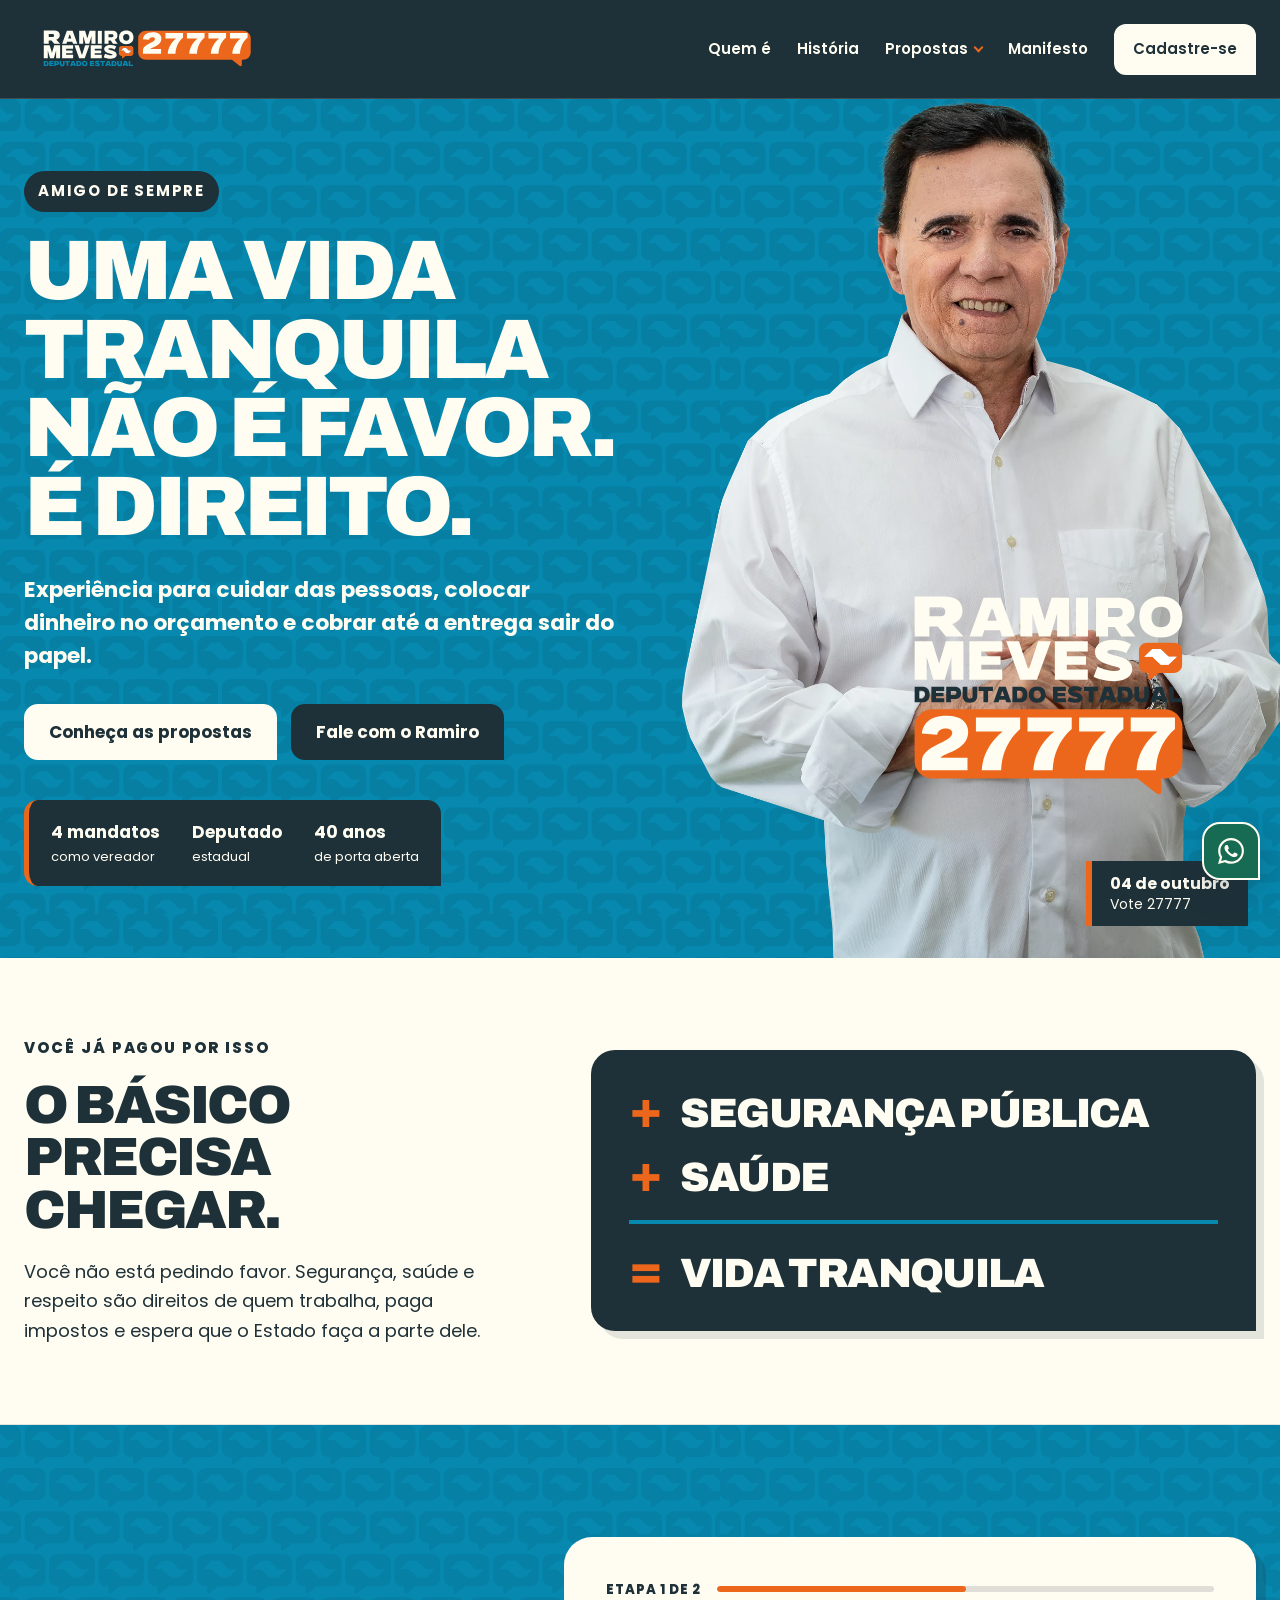
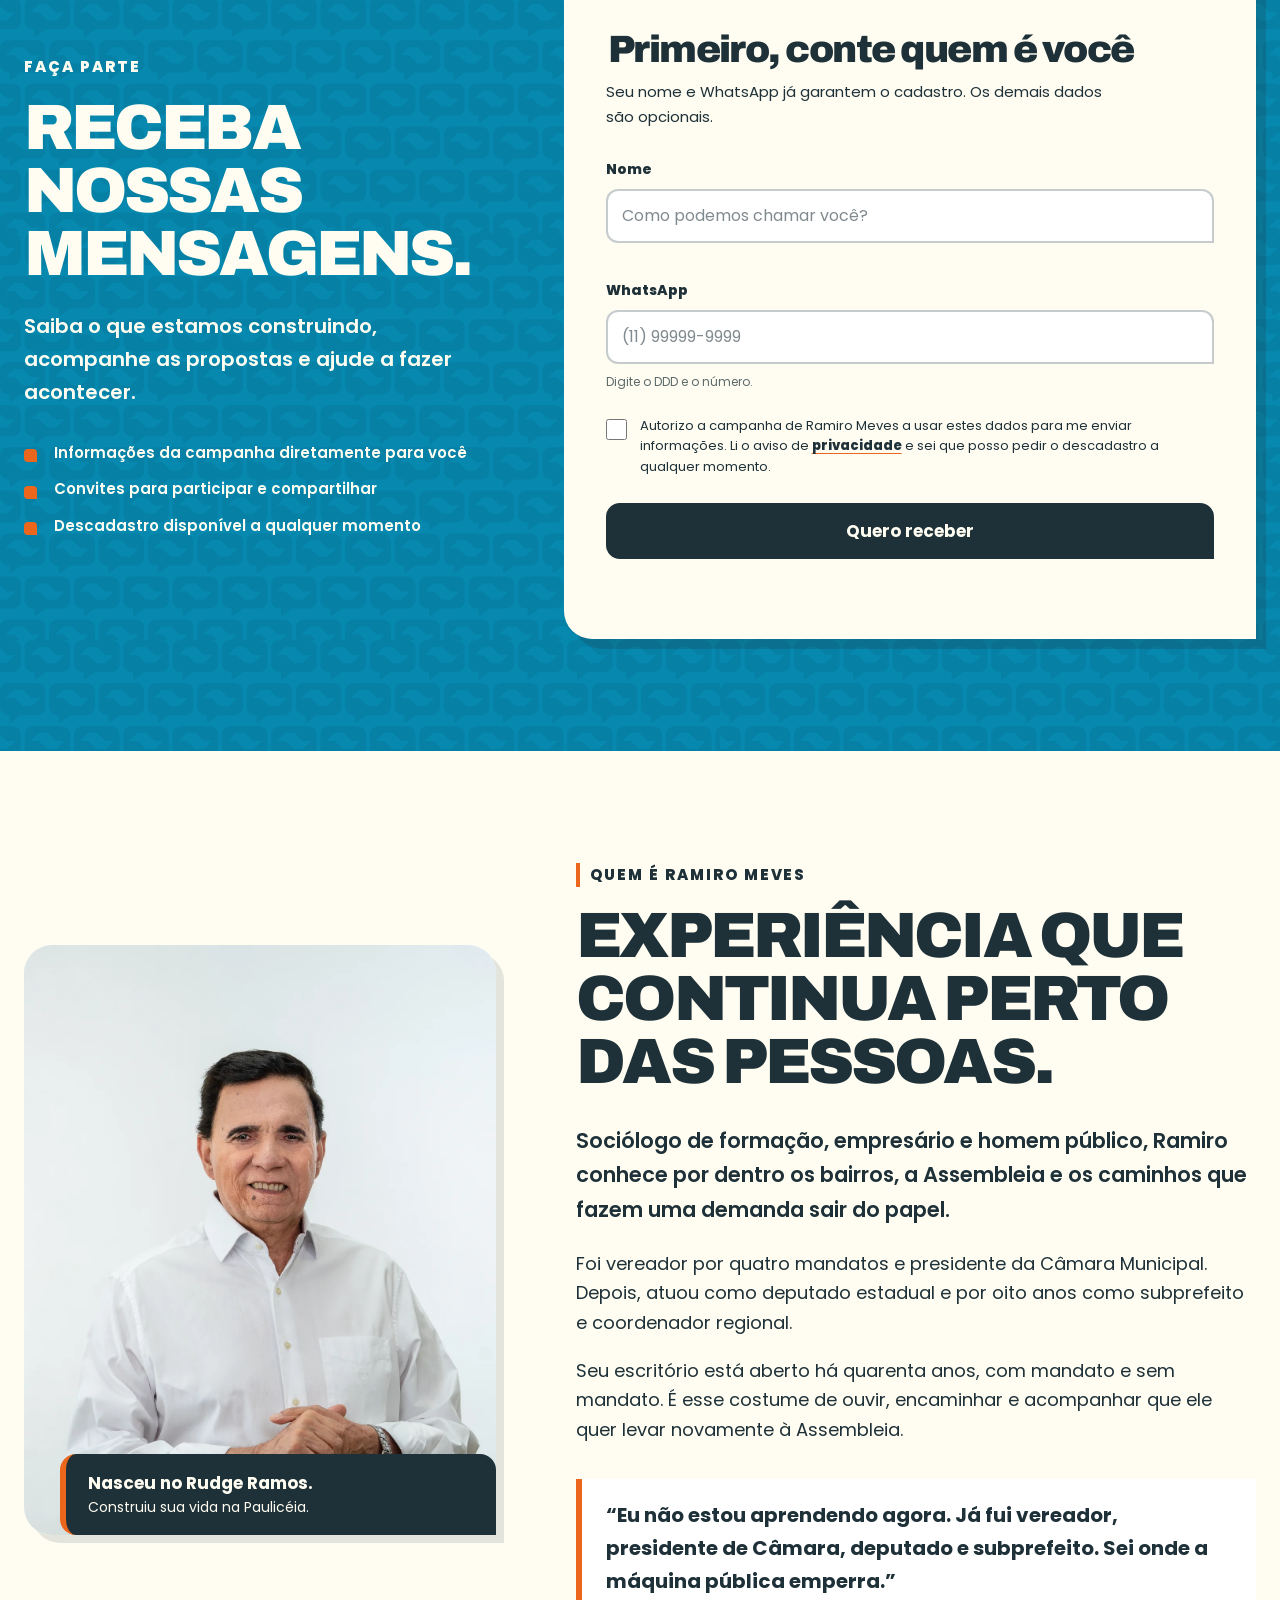
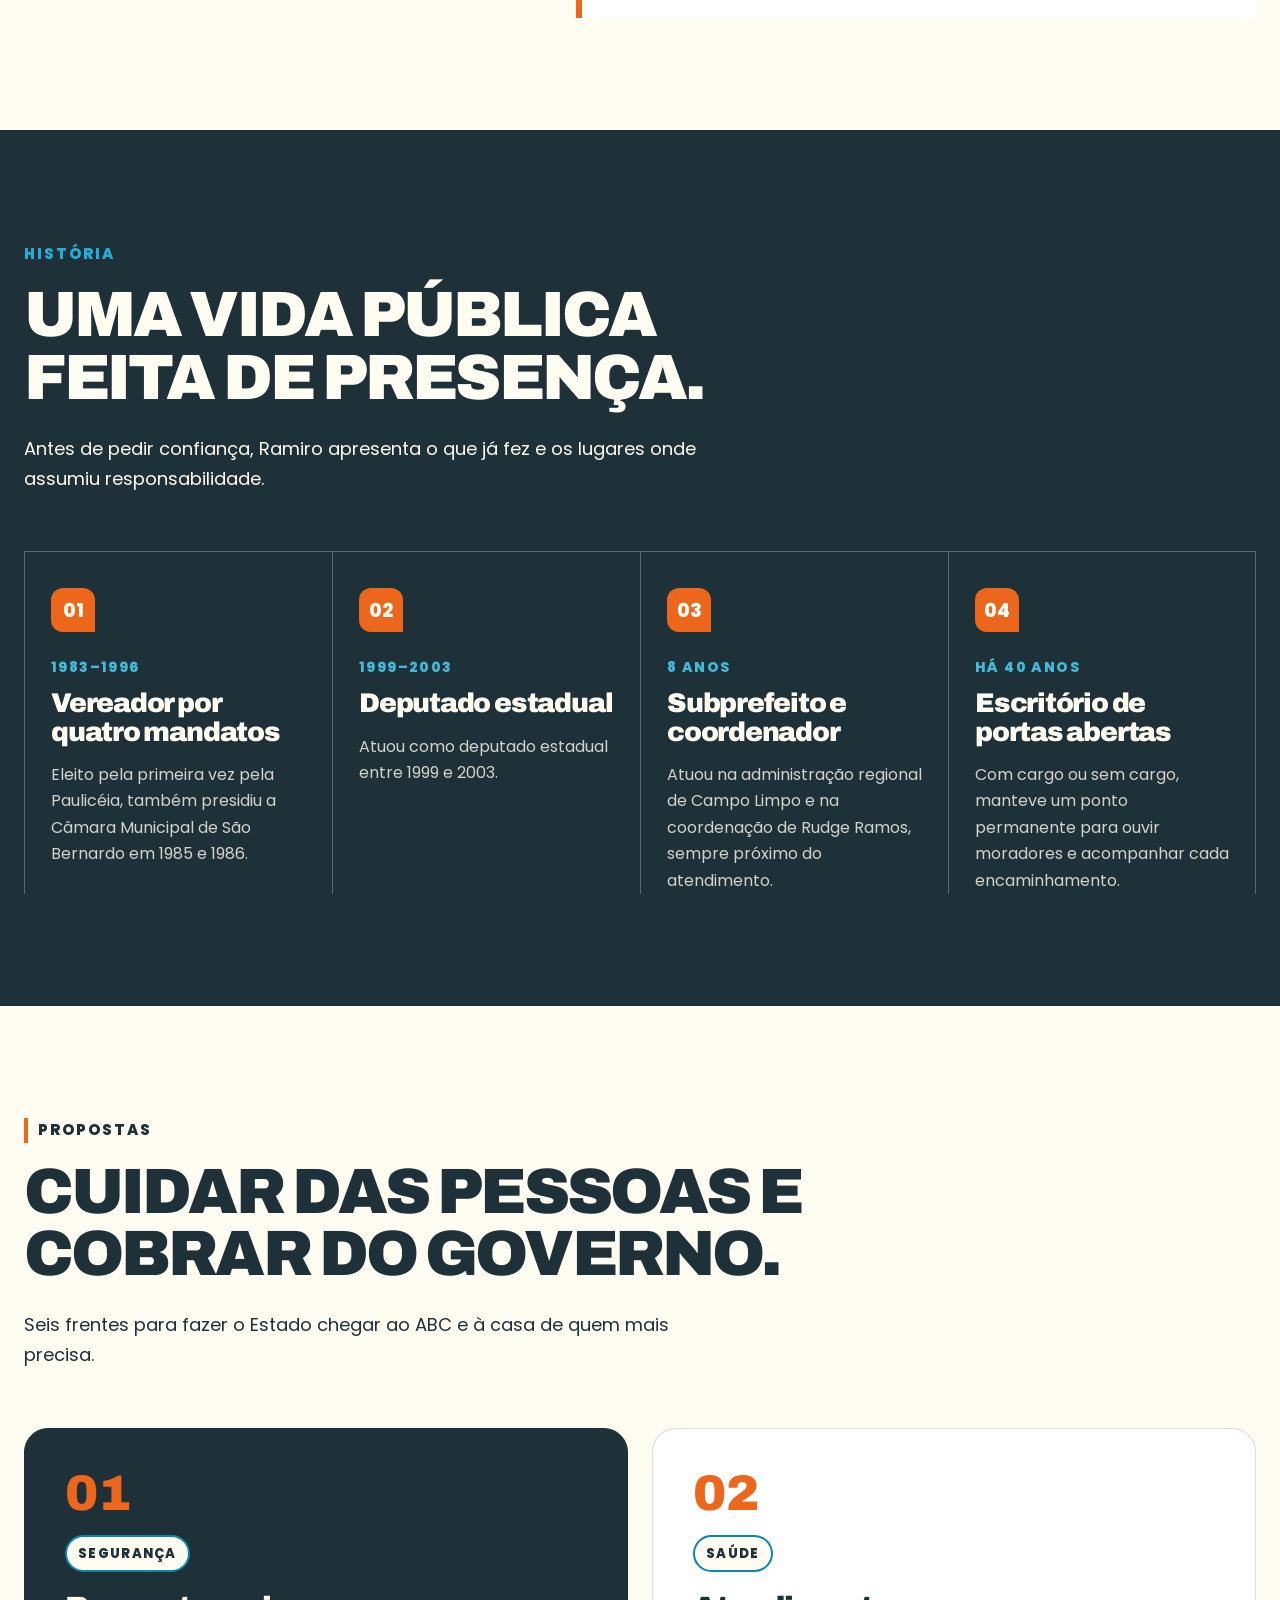
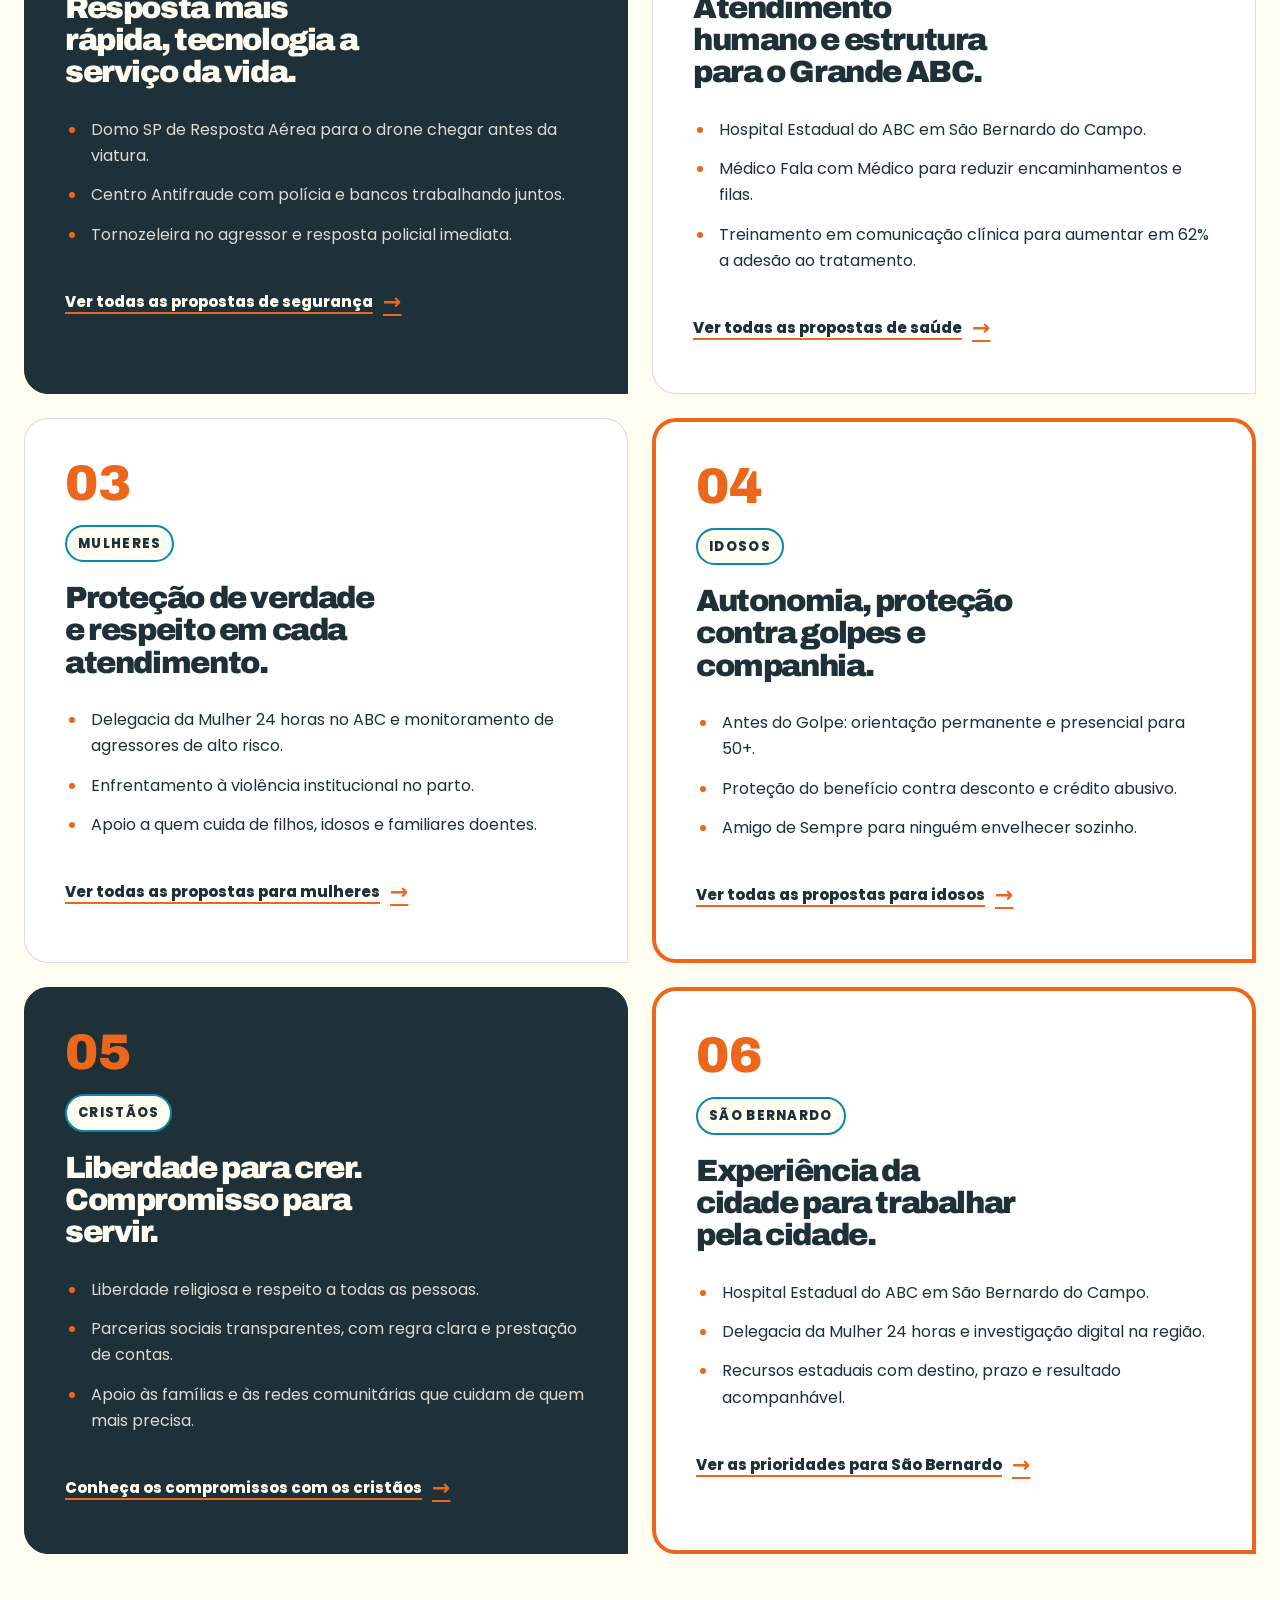
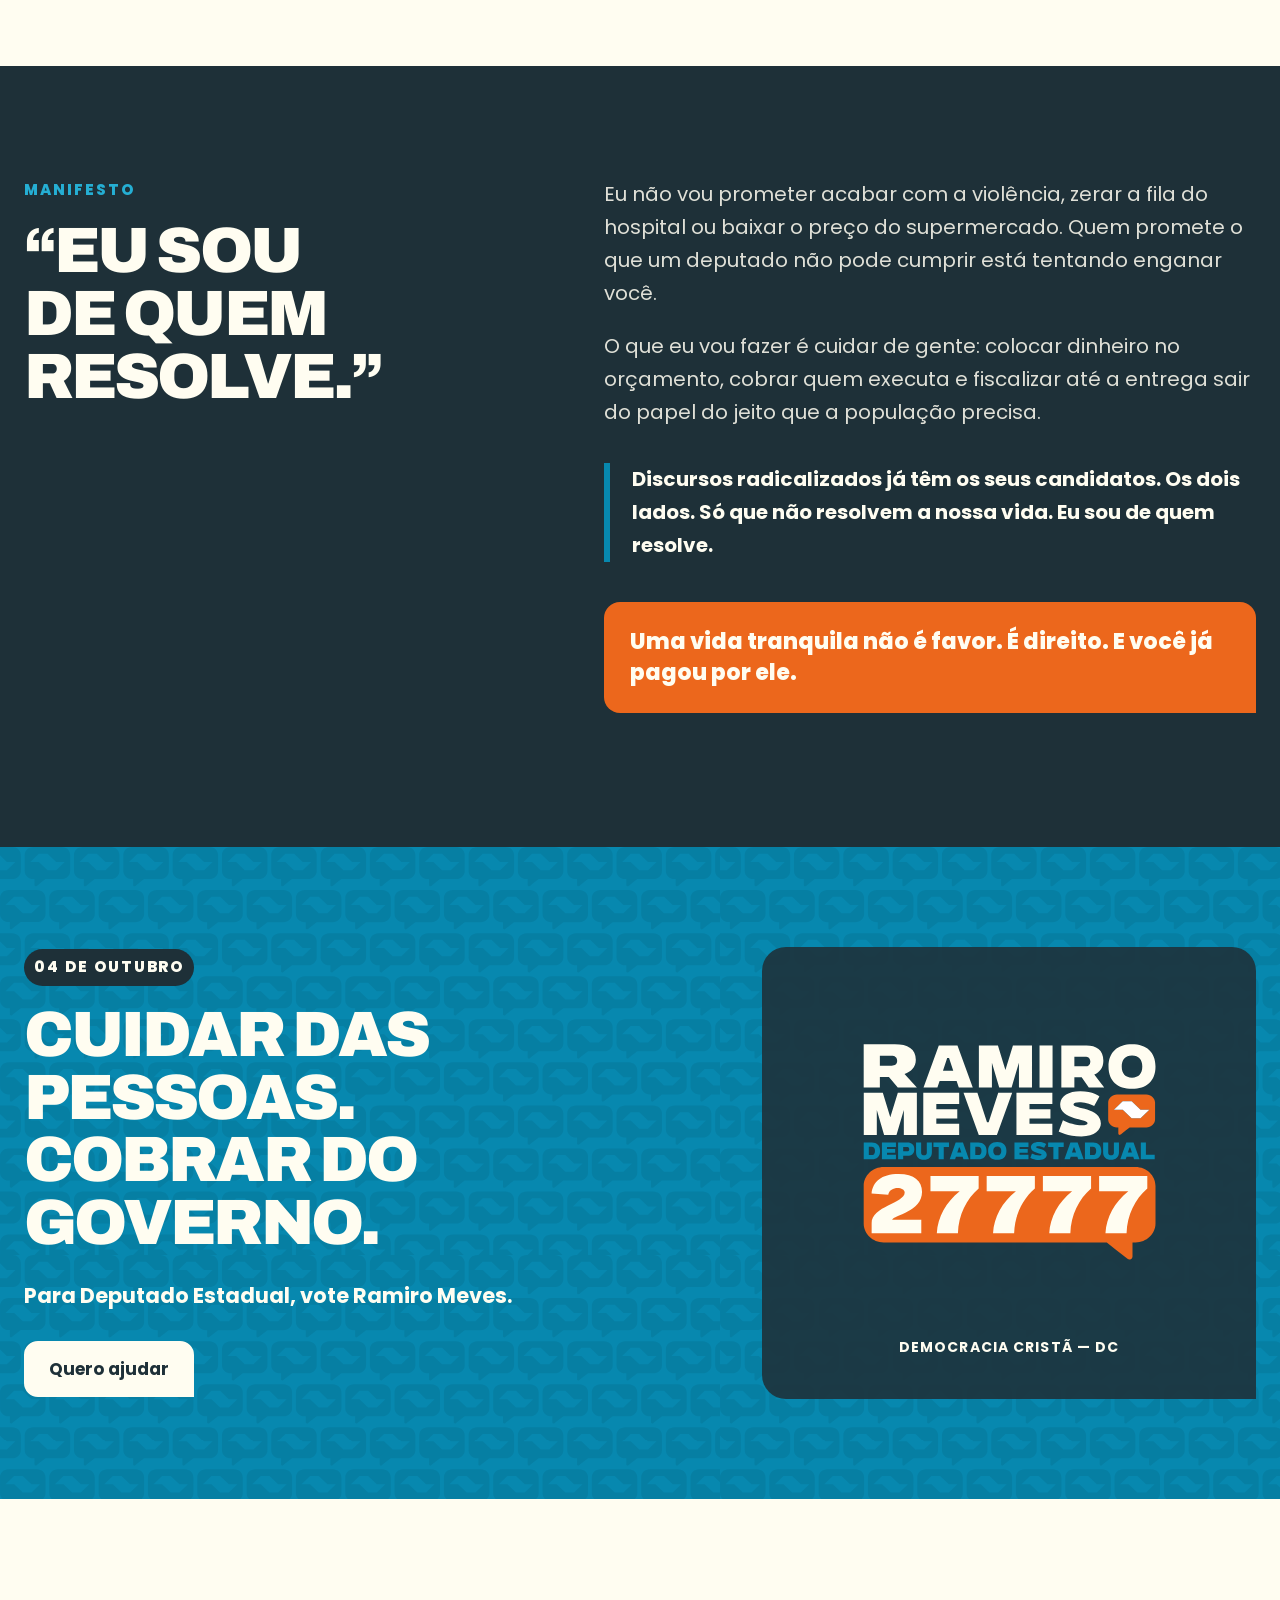
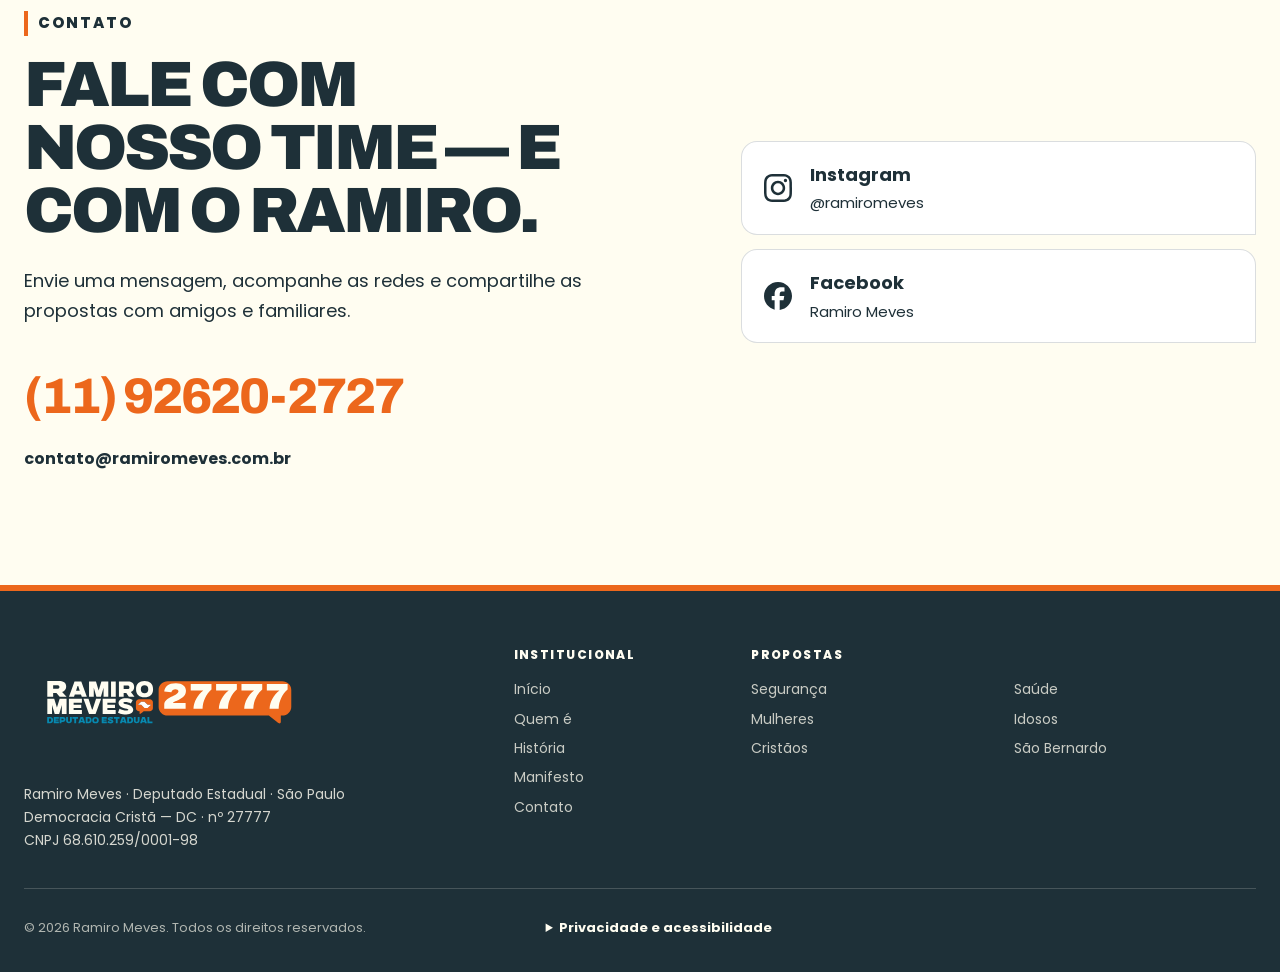
==== commit 40b389fb: "feat: integra LPs na navegacao principal" ====
--- a/index.html
+++ b/index.html
@@ -60,7 +60,18 @@
       <nav class="site-nav" id="menu" aria-label="Navegação principal">
         <a href="#sobre">Quem é</a>
         <a href="#trajetoria">História</a>
-        <a href="#propostas">Propostas</a>
+        <details class="site-nav__dropdown">
+          <summary>Propostas</summary>
+          <div class="site-nav__submenu">
+            <a href="#propostas">Visão geral</a>
+            <a href="propostas/seguranca/">Segurança</a>
+            <a href="propostas/saude/">Saúde</a>
+            <a href="propostas/mulheres/">Mulheres</a>
+            <a href="propostas/idosos/">Idosos</a>
+            <a href="propostas/cristaos/">Cristãos</a>
+            <a href="propostas/sao-bernardo/">São Bernardo</a>
+          </div>
+        </details>
         <a href="#manifesto">Manifesto</a>
         <a class="site-nav__cta" href="#cadastro">Cadastre-se</a>
       </nav>
@@ -422,12 +433,38 @@
 
   <footer class="site-footer">
     <div class="section-shell site-footer__top">
-      <img src="assets/icons/logo-horizontal-01.svg" alt="Ramiro Meves 27777" width="1350" height="540" loading="lazy">
-      <div>
+      <div class="site-footer__brand">
+        <a href="#topo" aria-label="Voltar ao início">
+          <img src="assets/icons/logo-horizontal-01.svg" alt="Ramiro Meves 27777" width="1350" height="540" loading="lazy">
+        </a>
         <p>Ramiro Meves · Deputado Estadual · São Paulo</p>
         <p>Democracia Cristã — DC · nº 27777</p>
         <p>CNPJ 68.610.259/0001-98</p>
       </div>
+
+      <nav class="site-footer__links" aria-label="Navegação do rodapé">
+        <div>
+          <p class="site-footer__label">Institucional</p>
+          <div class="site-footer__link-list">
+            <a href="#topo">Início</a>
+            <a href="#sobre">Quem é</a>
+            <a href="#trajetoria">História</a>
+            <a href="#manifesto">Manifesto</a>
+            <a href="#contato">Contato</a>
+          </div>
+        </div>
+        <div>
+          <p class="site-footer__label">Propostas</p>
+          <div class="site-footer__proposal-list">
+            <a href="propostas/seguranca/">Segurança</a>
+            <a href="propostas/saude/">Saúde</a>
+            <a href="propostas/mulheres/">Mulheres</a>
+            <a href="propostas/idosos/">Idosos</a>
+            <a href="propostas/cristaos/">Cristãos</a>
+            <a href="propostas/sao-bernardo/">São Bernardo</a>
+          </div>
+        </div>
+      </nav>
     </div>
 
     <div class="section-shell site-footer__bottom">
--- a/style.css
+++ b/style.css
@@ -51,7 +51,7 @@
   --blue: #0788AF;
   --slate: #1E3038;
   --cream: #FFFDF1;
-  --white: #FFFDF1;
+  --white: #FFFFFF;
   --shell: 1240px;
   --header-height: 76px;
   --shadow-hard: 8px 8px 0 rgba(30, 48, 56, .12);
@@ -271,6 +271,100 @@
   text-underline-offset: 7px;
 }
 
+.site-nav__dropdown {
+  position: relative;
+}
+
+.site-nav__dropdown summary {
+  display: flex;
+  align-items: center;
+  gap: 7px;
+  color: var(--cream);
+  cursor: pointer;
+  font-size: 15px;
+  font-weight: 600;
+  list-style: none;
+}
+
+.site-nav__dropdown summary::-webkit-details-marker { display: none; }
+
+.site-nav__dropdown summary::after {
+  content: '';
+  width: 7px;
+  height: 7px;
+  border-right: 2px solid var(--orange);
+  border-bottom: 2px solid var(--orange);
+  transform: translateY(-2px) rotate(45deg);
+  transition: transform .2s ease;
+}
+
+.site-nav__dropdown[open] summary::after {
+  transform: translateY(2px) rotate(225deg);
+}
+
+.site-nav__dropdown summary:hover,
+.site-nav__dropdown summary:focus-visible,
+.site-nav__dropdown--current summary {
+  text-decoration: underline;
+  text-decoration-color: var(--orange);
+  text-underline-offset: 7px;
+}
+
+.site-nav__submenu {
+  position: absolute;
+  top: calc(100% + 18px);
+  left: 50%;
+  width: min(560px, calc(100vw - 48px));
+  padding: 14px;
+  display: grid;
+  grid-template-columns: repeat(2, minmax(0, 1fr));
+  gap: 7px;
+  color: var(--slate);
+  background: var(--cream);
+  border: 1px solid rgba(30, 48, 56, .16);
+  border-radius: 18px 18px 0 18px;
+  box-shadow: 0 22px 54px rgba(0, 0, 0, .26);
+  transform: translateX(-50%);
+}
+
+.site-nav__submenu::before {
+  content: '';
+  position: absolute;
+  top: -7px;
+  left: 50%;
+  width: 14px;
+  height: 14px;
+  background: var(--cream);
+  border-top: 1px solid rgba(30, 48, 56, .16);
+  border-left: 1px solid rgba(30, 48, 56, .16);
+  transform: translateX(-50%) rotate(45deg);
+}
+
+.site-nav__submenu a {
+  position: relative;
+  z-index: 1;
+  min-height: 46px;
+  display: flex;
+  align-items: center;
+  padding: 11px 13px;
+  color: var(--slate);
+  border-radius: 10px 10px 0 10px;
+  font-size: 14px;
+  font-weight: 700;
+}
+
+.site-nav__submenu a:hover,
+.site-nav__submenu a:focus-visible,
+.site-nav__submenu a[aria-current='page'] {
+  color: var(--slate);
+  background: rgba(7, 136, 175, .12);
+}
+
+.site-nav__submenu a:first-child {
+  color: #8B3508;
+  background: rgba(225, 86, 12, .1);
+}
+
 .site-nav .site-nav__cta {
   padding: 11px 17px;
   color: var(--slate);
@@ -1393,6 +1487,7 @@
 .topic-method__steps article {
   padding: 24px 26px;
   background: var(--white);
+  border: 1px solid rgba(30, 48, 56, .12);
   border-left: 6px solid var(--orange);
   border-radius: 14px 14px 0 14px;
 }
@@ -2107,21 +2202,65 @@
 }
 
 .site-footer__top {
-  display: flex;
-  align-items: center;
-  justify-content: space-between;
-  gap: 48px;
+  display: grid;
+  grid-template-columns: minmax(260px, .72fr) minmax(0, 1.28fr);
+  align-items: start;
+  gap: 72px;
   padding-bottom: 36px;
   border-bottom: 1px solid rgba(255, 253, 241, .18);
 }
 
-.site-footer__top > img { width: 290px; }
-
-.site-footer__top p {
+.site-footer__brand img {
+  width: 290px;
+  height: auto;
+  margin-bottom: 22px;
+}
+
+.site-footer__brand p {
   margin: 0;
   color: rgba(255, 253, 241, .82);
   font-size: 14px;
-  text-align: right;
+}
+
+.site-footer__links {
+  display: grid;
+  grid-template-columns: minmax(150px, .55fr) minmax(0, 1.45fr);
+  gap: 46px;
+}
+
+.site-footer__label {
+  margin: 0 0 15px;
+  color: var(--cream);
+  font-size: 12px;
+  font-weight: 800;
+  letter-spacing: .12em;
+  text-transform: uppercase;
+}
+
+.site-footer__link-list,
+.site-footer__proposal-list {
+  display: grid;
+  gap: 9px 20px;
+}
+
+.site-footer__proposal-list {
+  grid-template-columns: repeat(2, minmax(0, 1fr));
+}
+
+.site-footer__links a {
+  width: fit-content;
+  color: rgba(255, 253, 241, .76);
+  font-size: 14px;
+  line-height: 1.45;
+}
+
+.site-footer__links a:hover,
+.site-footer__links a:focus-visible,
+.site-footer__links a[aria-current='page'] {
+  color: var(--cream);
+  text-decoration: underline;
+  text-decoration-color: var(--orange);
+  text-underline-offset: 4px;
 }
 
 .site-footer__bottom {
@@ -2204,11 +2343,44 @@
 
   .site-nav.open { display: flex; }
 
-  .site-nav > a {
+  .site-nav > a,
+  .site-nav__dropdown > summary {
     min-height: 52px;
     padding: 14px 0;
     border-bottom: 1px solid rgba(255, 253, 241, .12);
     font-size: 16px;
+  }
+
+  .site-nav__dropdown { border-bottom: 1px solid rgba(255, 253, 241, .12); }
+
+  .site-nav__dropdown > summary { border-bottom: 0; }
+
+  .site-nav__submenu {
+    position: static;
+    width: 100%;
+    padding: 0 0 14px;
+    grid-template-columns: repeat(2, minmax(0, 1fr));
+    color: var(--cream);
+    background: transparent;
+    border: 0;
+    border-radius: 0;
+    box-shadow: none;
+    transform: none;
+  }
+
+  .site-nav__submenu::before { display: none; }
+
+  .site-nav__submenu a,
+  .site-nav__submenu a:first-child {
+    color: var(--cream);
+    background: rgba(255, 253, 241, .07);
+  }
+
+  .site-nav__submenu a:hover,
+  .site-nav__submenu a:focus-visible,
+  .site-nav__submenu a[aria-current='page'] {
+    color: var(--cream);
+    background: rgba(37, 174, 211, .2);
   }
 
   .site-nav .site-nav__cta {
@@ -2260,6 +2432,8 @@
     grid-template-columns: 1fr;
     gap: 20px;
   }
+
+  .site-footer__top { grid-template-columns: 1fr; gap: 40px; }
 }
 
 @media (max-width: 720px) {
@@ -2404,15 +2578,17 @@
 
   .site-footer__top {
     align-items: flex-start;
-    flex-direction: column;
-  }
-
-  .site-footer__top p { text-align: left; }
+  }
+
+  .site-footer__links { grid-template-columns: 1fr; gap: 30px; }
+  .site-footer__proposal-list { grid-template-columns: 1fr 1fr; }
   .whatsapp-float { display: none; }
 }
 
 @media (max-width: 430px) {
   .site-brand img { width: 178px; }
+  .site-nav__submenu,
+  .site-footer__proposal-list { grid-template-columns: 1fr; }
   .campaign-kicker { font-size: 13px; }
 
   .campaign-hero__proof {
